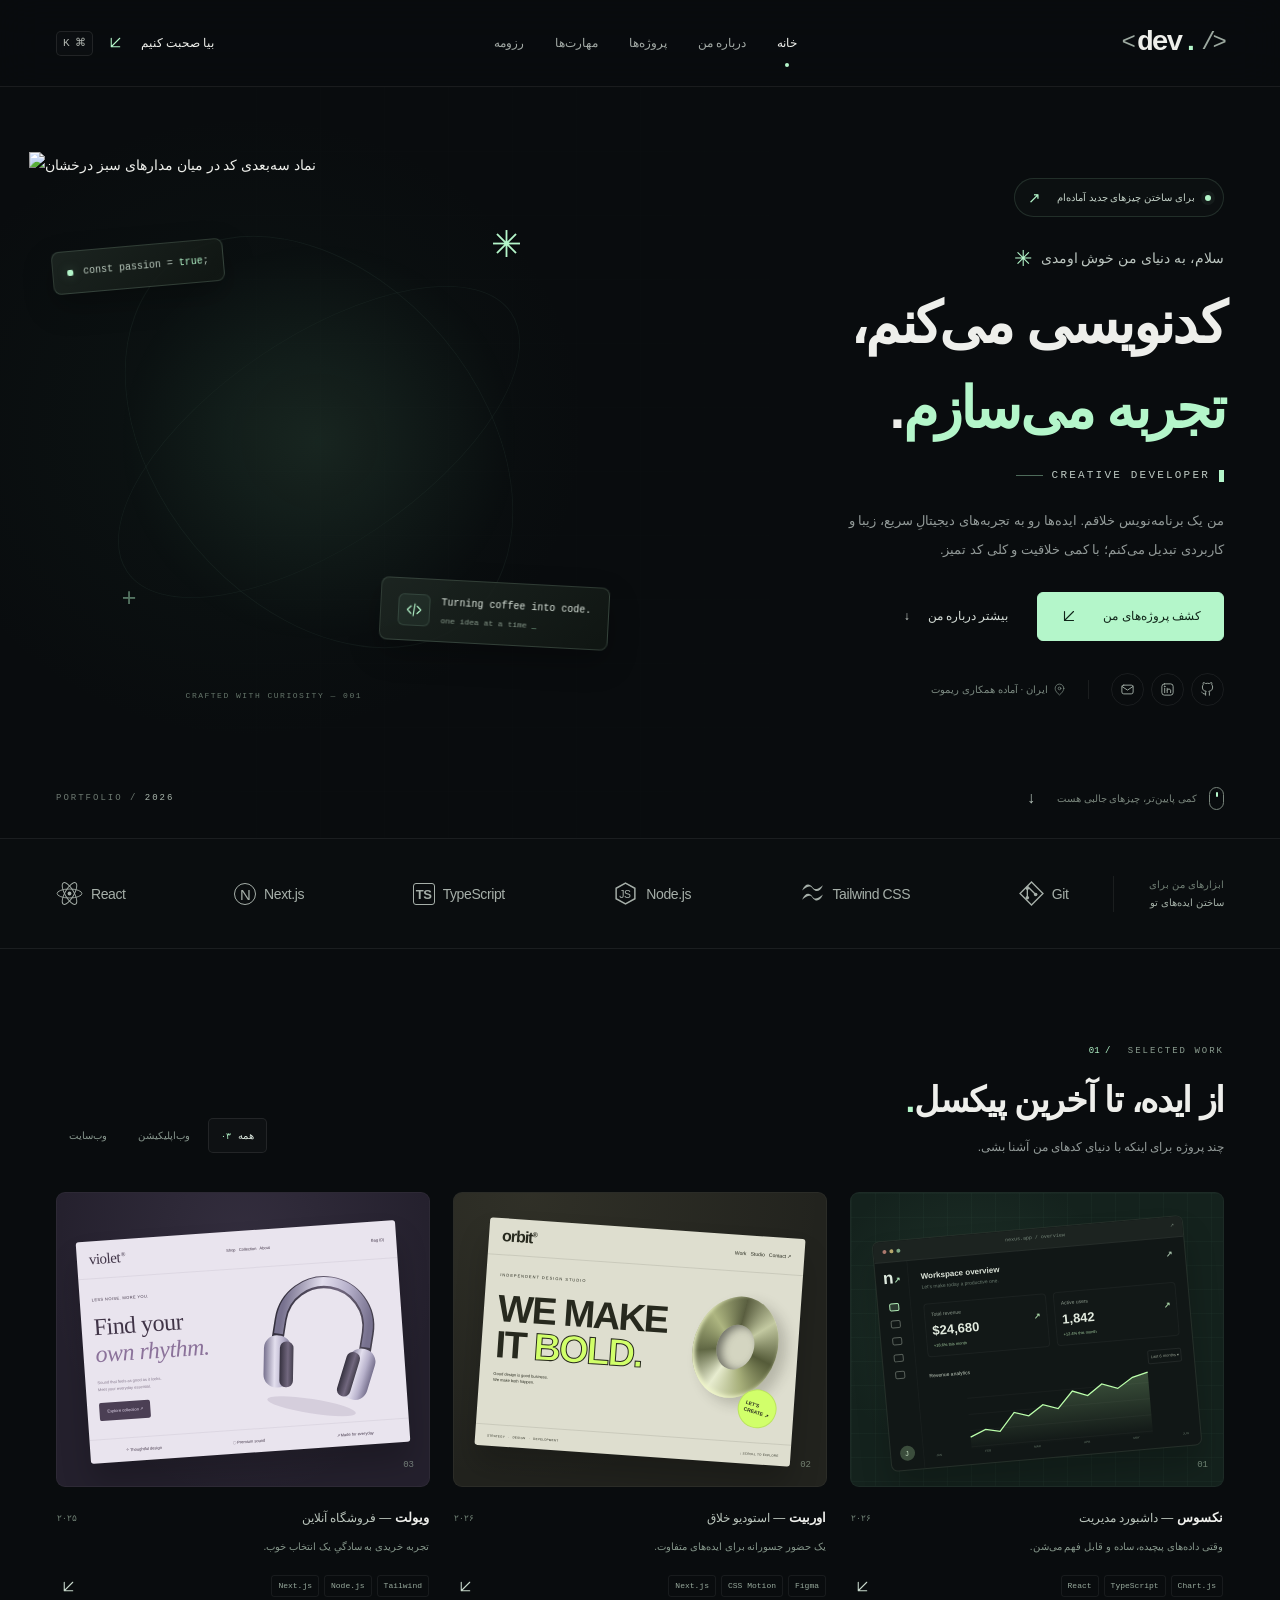
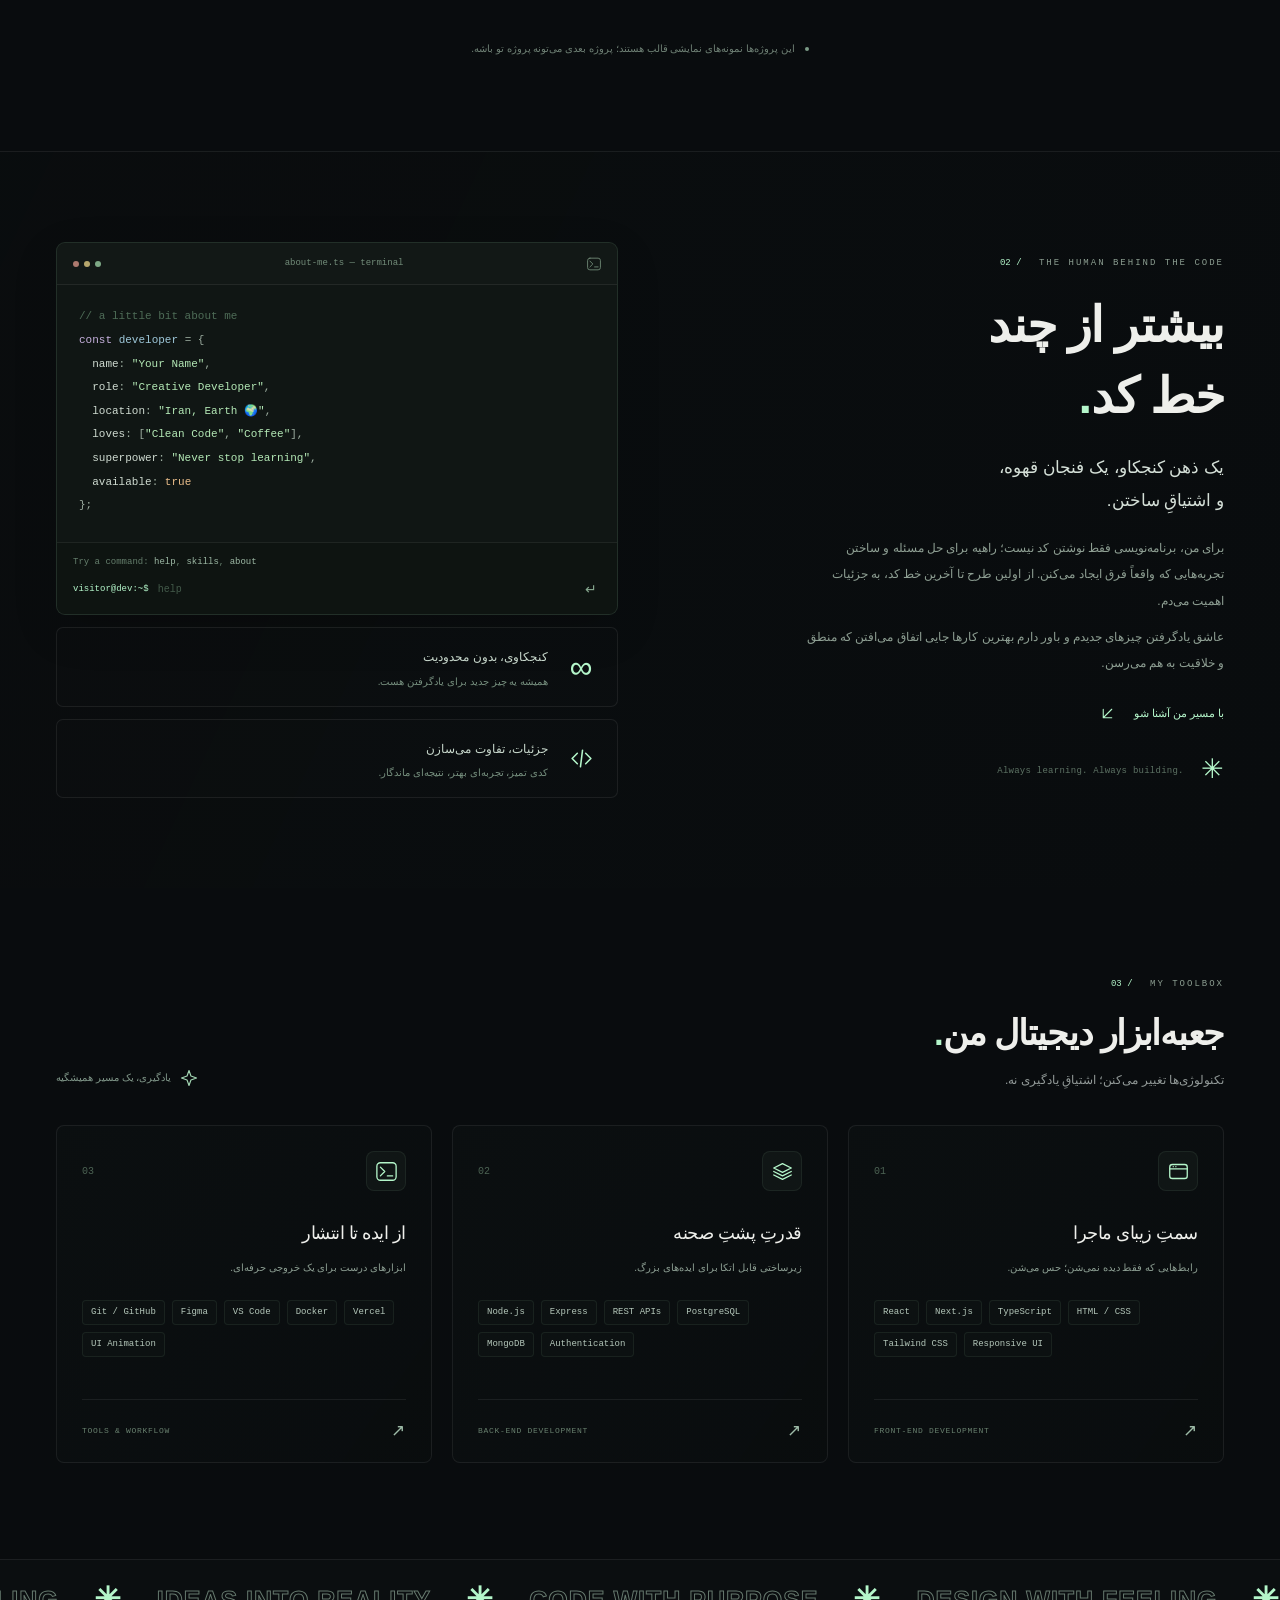
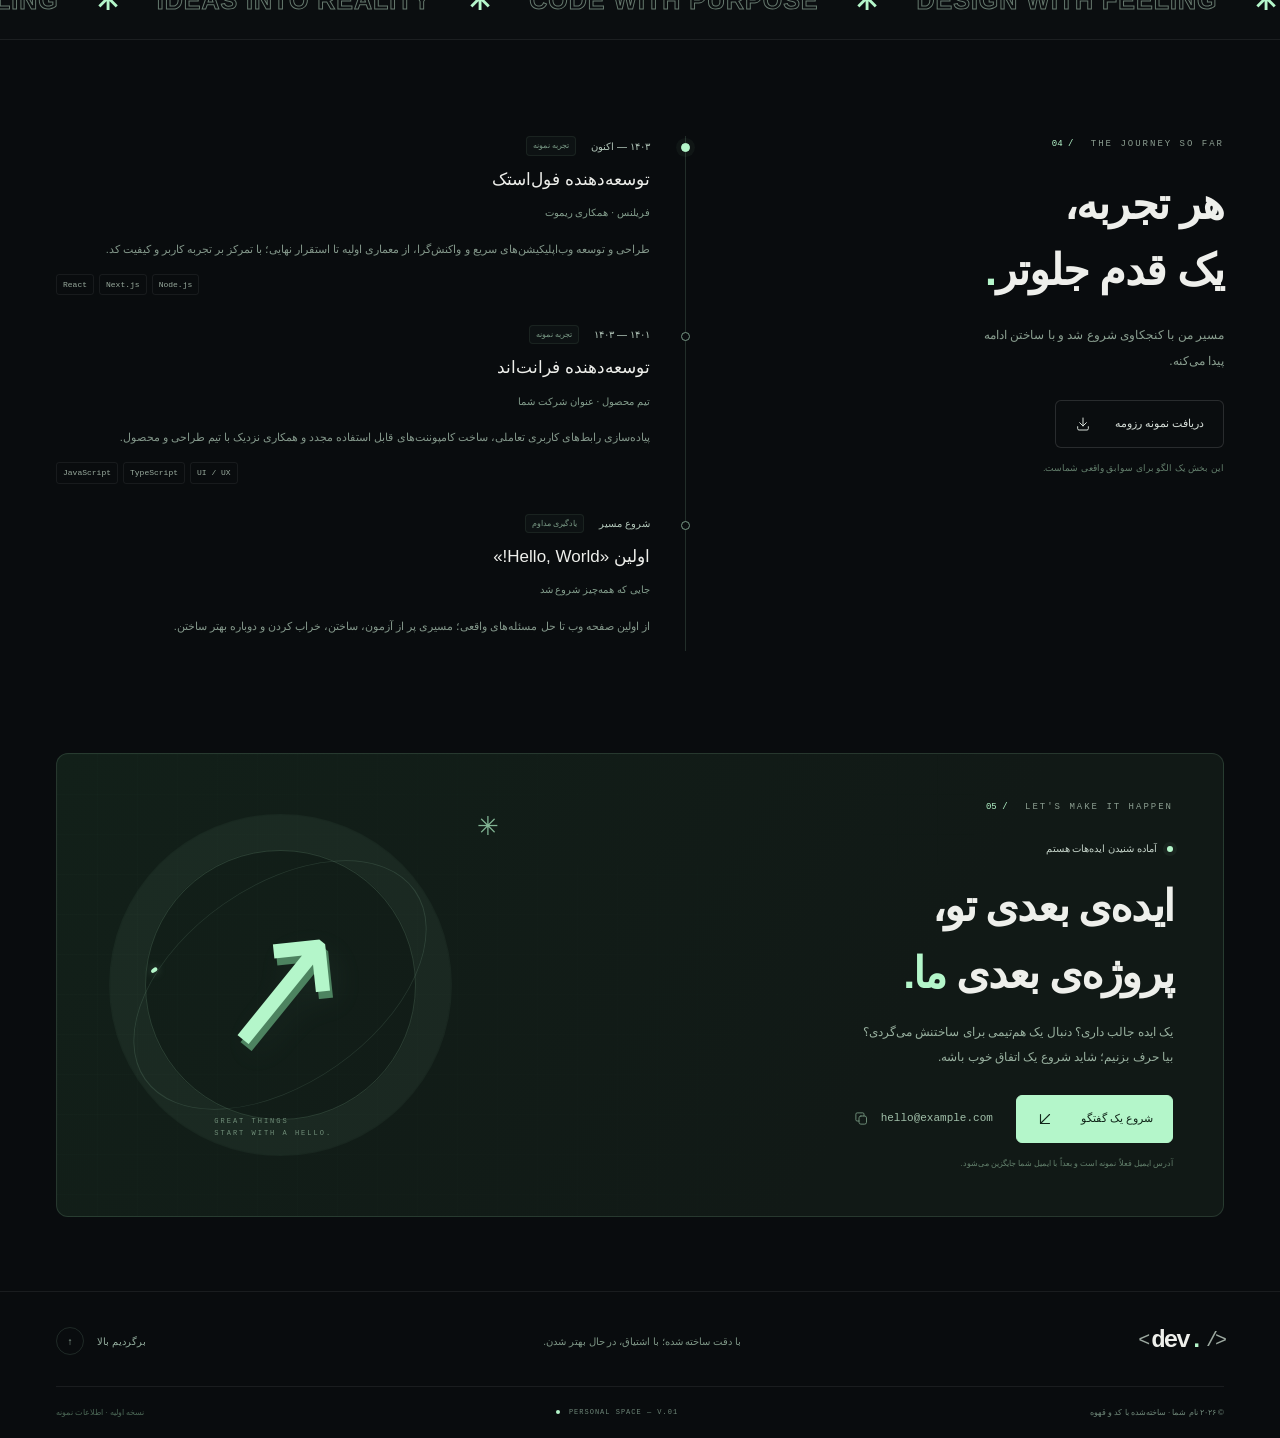
==== index.html @ 76c73bae "Publish Persian personal portfolio for GitHub Pages" ====
<!doctype html>
<html lang="fa" dir="rtl">
<head>
  <meta charset="utf-8">
  <meta name="viewport" content="width=device-width, initial-scale=1">
  <meta name="theme-color" content="#090c0e">
  <meta name="description" content="پورتفولیوی یک توسعه‌دهنده خلاق؛ طراحی و توسعه وب، پروژه‌های منتخب، مهارت‌ها و مسیر حرفه‌ای.">
  <meta property="og:title" content="DEV. — توسعه‌دهنده خلاق">
  <meta property="og:description" content="کدنویسی می‌کنم، تجربه می‌سازم. به دنیای من خوش اومدی.">
  <title>DEV. — توسعه‌دهنده خلاق</title>
  <link rel="icon" href="./assets/dev-mark.svg" type="image/svg+xml">
  <link rel="preload" href="./assets/vazirmatn.woff2" as="font" type="font/woff2" crossorigin>
  <link rel="stylesheet" href="./styles.css">
  <script src="./profile.js" defer></script>
  <script src="./app.js" defer></script>
</head>
<body>
  <a class="skip-link" href="#main">رفتن به محتوای اصلی</a>
  <div class="scroll-progress" aria-hidden="true"></div>
  <svg class="icon-library" xmlns="http://www.w3.org/2000/svg" aria-hidden="true">
    <symbol id="i-arrow" viewBox="0 0 24 24"><path d="M18 6 6 18M6 6v12h12"/></symbol>
    <symbol id="i-arrow-up" viewBox="0 0 24 24"><path d="m7 17 10-10M7 7h10v10"/></symbol>
    <symbol id="i-code" viewBox="0 0 24 24"><path d="m8 7-5 5 5 5m8-10 5 5-5 5m-3-13-2 16"/></symbol>
    <symbol id="i-github" viewBox="0 0 24 24"><path d="M9 19c-4.5 1.4-4.5-2.3-6-2.8m12 5v-3.8a3.3 3.3 0 0 0-.9-2.6c3-.3 6.1-1.5 6.1-6.8a5.3 5.3 0 0 0-1.4-3.7A5 5 0 0 0 18.7 1S17.6.7 15 2.4a13 13 0 0 0-6 0C6.4.7 5.3 1 5.3 1a5 5 0 0 0-.1 3.3 5.3 5.3 0 0 0-1.4 3.7c0 5.3 3.1 6.5 6.1 6.8a3.3 3.3 0 0 0-.9 2.6v3.8"/></symbol>
    <symbol id="i-linkedin" viewBox="0 0 24 24"><rect x="3" y="3" width="18" height="18" rx="4"/><path d="M7.5 10v7m4-7v7m0-4a3 3 0 0 1 5.5 0v4"/><circle cx="7.5" cy="7" r=".6"/></symbol>
    <symbol id="i-mail" viewBox="0 0 24 24"><rect x="3" y="5" width="18" height="14" rx="3"/><path d="m3 7 9 6 9-6"/></symbol>
    <symbol id="i-copy" viewBox="0 0 24 24"><rect x="8" y="8" width="12" height="13" rx="3"/><path d="M16 8V5a2 2 0 0 0-2-2H5a2 2 0 0 0-2 2v9a2 2 0 0 0 2 2h3"/></symbol>
    <symbol id="i-download" viewBox="0 0 24 24"><path d="M12 3v12m-5-5 5 5 5-5M4 16v3a2 2 0 0 0 2 2h12a2 2 0 0 0 2-2v-3"/></symbol>
    <symbol id="i-spark" viewBox="0 0 24 24"><path d="m12 2 2.6 7.4L22 12l-7.4 2.6L12 22l-2.6-7.4L2 12l7.4-2.6Z"/></symbol>
    <symbol id="i-pin" viewBox="0 0 24 24"><path d="M20 10c0 6-8 12-8 12S4 16 4 10a8 8 0 1 1 16 0Z"/><circle cx="12" cy="10" r="2.5"/></symbol>
    <symbol id="i-check" viewBox="0 0 24 24"><path d="m5 12 4 4L19 6"/></symbol>
    <symbol id="i-window" viewBox="0 0 24 24"><rect x="2" y="4" width="20" height="16" rx="3"/><path d="M2 9h20M6 6.5h.01M9 6.5h.01"/></symbol>
    <symbol id="i-layers" viewBox="0 0 24 24"><path d="m12 3 10 5-10 5L2 8Zm-10 9 10 5 10-5M2 16l10 5 10-5"/></symbol>
    <symbol id="i-terminal" viewBox="0 0 24 24"><path d="m5 7 5 5-5 5m8 0h6"/><rect x="1" y="2" width="22" height="20" rx="4"/></symbol>
    <symbol id="i-close" viewBox="0 0 24 24"><path d="m6 6 12 12M6 18 18 6"/></symbol>
  </svg>

  <header class="site-header">
    <div class="container header-inner">
      <a class="brand" href="#home" aria-label="DEV، بازگشت به خانه" dir="ltr"><span class="brand-bracket">&lt;</span>dev<span class="brand-dot">.</span><span class="brand-bracket">/&gt;</span></a>
      <nav class="desktop-nav" aria-label="منوی اصلی">
        <a class="nav-link active" href="#home">خانه</a>
        <a class="nav-link" href="#about">درباره من</a>
        <a class="nav-link" href="#projects">پروژه‌ها</a>
        <a class="nav-link" href="#skills">مهارت‌ها</a>
        <a class="nav-link" href="#experience">رزومه</a>
      </nav>
      <div class="header-actions">
        <a class="header-contact" href="#contact">بیا صحبت کنیم <svg class="icon"><use href="#i-arrow"/></svg></a>
        <button class="command-button" type="button" aria-label="باز کردن منوی دسترسی سریع" title="دسترسی سریع (Ctrl+K)"><span>⌘</span><span>K</span></button>
        <button class="menu-toggle" type="button" aria-label="باز کردن منو" aria-expanded="false" aria-controls="mobile-menu"><span></span><span></span></button>
      </div>
    </div>
    <nav class="mobile-nav" id="mobile-menu" aria-label="منوی موبایل" hidden>
      <a href="#home">خانه</a><a href="#about">درباره من</a><a href="#projects">پروژه‌ها</a><a href="#skills">مهارت‌ها</a><a href="#experience">رزومه</a><a href="#contact">ارتباط با من</a>
    </nav>
  </header>

  <main id="main">
    <section class="hero section" id="home" aria-labelledby="hero-title">
      <div class="hero-grid" aria-hidden="true"></div>
      <div class="container hero-layout">
        <div class="hero-copy">
          <div class="availability entrance"><span class="status-dot"></span> برای ساختن چیزهای جدید آماده‌ام <span class="availability-arrow">↗</span></div>
          <p class="hero-greeting entrance">سلام، به دنیای من خوش اومدی <span class="wave">✳</span></p>
          <h1 id="hero-title" class="entrance">کدنویسی می‌کنم،<br><span class="hero-highlight">تجربه می‌سازم<span class="mint-dot">.</span></span></h1>
          <div class="hero-role entrance" dir="ltr"><span class="role-line"></span><span id="changing-role">CREATIVE DEVELOPER</span><span class="type-caret"></span></div>
          <p class="hero-description entrance">من یک برنامه‌نویس خلاقم. ایده‌ها رو به تجربه‌های دیجیتالِ سریع، زیبا و کاربردی تبدیل می‌کنم؛ با کمی خلاقیت و کلی کد تمیز.</p>
          <div class="hero-buttons entrance">
            <a class="button button-primary magnetic" href="#projects">کشف پروژه‌های من <svg class="icon"><use href="#i-arrow"/></svg></a>
            <a class="button button-secondary" href="#about">بیشتر درباره من <span>↓</span></a>
          </div>
          <div class="hero-bottom entrance">
            <div class="social-links">
              <button class="social-button" type="button" data-social="github" aria-label="گیت‌هاب"><svg class="icon"><use href="#i-github"/></svg></button>
              <button class="social-button" type="button" data-social="linkedin" aria-label="لینکدین"><svg class="icon"><use href="#i-linkedin"/></svg></button>
              <a class="social-button" href="#contact" aria-label="ایمیل و ارتباط"><svg class="icon"><use href="#i-mail"/></svg></a>
            </div>
            <span class="hero-location"><svg class="icon"><use href="#i-pin"/></svg><span data-profile="location">ایران · آماده همکاری ریموت</span></span>
          </div>
        </div>
        <div class="hero-art entrance" aria-label="تصویر انتزاعی سه‌بعدی کدنویسی">
          <div class="art-parallax">
            <div class="orbit-halo"></div>
            <div class="orbital-ring ring-one"></div>
            <div class="orbital-ring ring-two"></div>
            <img class="orbit-image" src="./assets/code-orbit.svg" width="600" height="600" alt="نماد سه‌بعدی کد در میان مدارهای سبز درخشان" fetchpriority="high">
            <div class="floating-note note-top" dir="ltr"><span class="note-dot"></span><code>const passion = <b>true</b>;</code></div>
            <div class="floating-note note-bottom" dir="ltr">
              <span class="note-icon"><svg class="icon"><use href="#i-code"/></svg></span>
              <div><strong>Turning coffee into code.</strong><span>one idea at a time <span class="tiny-cursor">_</span></span></div>
            </div>
            <div class="floating-star star-one" aria-hidden="true">✳</div>
            <div class="floating-star star-two" aria-hidden="true">+</div>
            <span class="art-coordinate" dir="ltr">CRAFTED WITH CURIOSITY — 001</span>
          </div>
        </div>
      </div>
      <div class="container hero-footnote">
        <a class="scroll-hint" href="#projects"><span class="mouse-icon"><span></span></span>کمی پایین‌تر، چیزهای جالبی هست <span>↓</span></a>
        <span class="hero-edition" dir="ltr">PORTFOLIO / <span>2026</span></span>
      </div>
    </section>

    <div class="tech-strip" aria-label="تکنولوژی‌های مورد علاقه">
      <div class="container tech-strip-inner">
        <span class="tech-caption">ابزارهای من برای<br><strong>ساختن ایده‌های تو</strong></span>
        <div class="tech-list" dir="ltr">
          <span><svg class="tech-logo react-logo" viewBox="-12 -11 24 22" aria-hidden="true"><g fill="none" stroke="currentColor" stroke-width=".8"><ellipse rx="11" ry="4"/><ellipse rx="11" ry="4" transform="rotate(60)"/><ellipse rx="11" ry="4" transform="rotate(120)"/></g><circle r="1.7" fill="currentColor"/></svg>React</span>
          <span><span class="next-logo">N</span>Next.js</span>
          <span><span class="ts-logo">TS</span>TypeScript</span>
          <span><svg class="tech-logo" viewBox="0 0 24 24" aria-hidden="true"><path d="m12 2 9 5v10l-9 5-9-5V7Z" fill="none" stroke="currentColor" stroke-width="1.4"/><text x="6" y="16" font-size="10" fill="currentColor" font-family="Arial">JS</text></svg>Node.js</span>
          <span><svg class="tech-logo" viewBox="0 0 24 24" aria-hidden="true"><path d="M2 9c3-7 7-7 10-3 2 3 5 2 10-2-3 7-7 7-10 3C10 4 7 5 2 9Zm0 9c3-7 7-7 10-3 2 3 5 2 10-2-3 7-7 7-10 3-2-3-5-2-10 2Z" fill="currentColor"/></svg>Tailwind CSS</span>
          <span><svg class="tech-logo" viewBox="0 0 24 24" aria-hidden="true"><path d="m12 1 11 11-11 11L1 12Z" fill="none" stroke="currentColor" stroke-width="1.3"/><path d="m8 5 8 8M8 5v11" fill="none" stroke="currentColor" stroke-width="1.3"/><circle cx="8" cy="7" r="1.7" fill="currentColor"/><circle cx="8" cy="16" r="1.7" fill="currentColor"/><circle cx="16" cy="13" r="1.7" fill="currentColor"/></svg>Git</span>
        </div>
      </div>
    </div>

    <section class="section projects-section" id="projects" aria-labelledby="projects-title">
      <div class="container">
        <div class="section-heading reveal">
          <div><span class="eyebrow" dir="ltr"><span>01 /</span> SELECTED WORK</span><h2 id="projects-title">از ایده، تا آخرین پیکسل<span class="text-mint">.</span></h2><p>چند پروژه برای اینکه با دنیای کدهای من آشنا بشی.</p></div>
          <div class="project-filters" role="group" aria-label="فیلتر پروژه‌ها"><button class="filter-button active" type="button" data-filter="all" aria-pressed="true">همه <span>۰۳</span></button><button class="filter-button" type="button" data-filter="app" aria-pressed="false">وب‌اپلیکیشن</button><button class="filter-button" type="button" data-filter="website" aria-pressed="false">وب‌سایت</button></div>
        </div>
        <div class="projects-grid">
          <article class="project-card reveal" data-category="app" data-project="nexus">
            <button class="project-preview preview-nexus" type="button" data-open-project="nexus" aria-label="جزئیات پروژه نکسوس">
              <span class="preview-grid"></span>
              <span class="mock-browser nexus-browser" dir="ltr">
                <span class="browser-top"><span class="browser-dots"><i></i><i></i><i></i></span><span>nexus.app / overview</span><span>↗</span></span>
                <span class="dashboard-layout"><span class="dashboard-sidebar"><b class="nexus-logo">n<span>↗</span></b><i class="sidebar-active"></i><i></i><i></i><i></i><i></i><span class="sidebar-avatar">J</span></span><span class="dashboard-main"><span class="dashboard-greeting">Workspace overview <span>↗</span></span><span class="dashboard-subtitle">Let's make today a productive one.</span><span class="dashboard-stats"><span><small>Total revenue</small><strong>$24,680<span>↗</span></strong><em>+18.6% this month</em></span><span><small>Active users</small><strong>1,842<span>↗</span></strong><em>+12.4% this month</em></span></span><span class="chart-title">Revenue analytics <span>Last 6 months ▾</span></span><svg class="dashboard-chart" viewBox="0 0 280 100" aria-hidden="true"><defs><linearGradient id="chart-fill" x1="0" y1="0" x2="0" y2="1"><stop stop-color="#bbffab" stop-opacity=".25"/><stop offset="1" stop-color="#bbffab" stop-opacity="0"/></linearGradient></defs><path d="M0 20h280M0 45h280M0 70h280M0 95h280" stroke="#ffffff0c" fill="none"/><path d="M0 80 24 70 46 75 70 48 92 55 115 40 138 48 162 23 185 32 208 16 232 25 256 10 280 4v96H0Z" fill="url(#chart-fill)"/><path d="m0 80 24-10 22 5 24-27 22 7 23-15 23 8 24-25 23 9 23-16 24 9 24-15 24-6" stroke="#bbffab" stroke-width="2" fill="none"/></svg><span class="chart-months"><span>JAN</span><span>FEB</span><span>MAR</span><span>APR</span><span>MAY</span><span>JUN</span></span></span></span>
              </span>
              <span class="preview-number">01</span><span class="preview-open"><svg class="icon"><use href="#i-arrow-up"/></svg></span>
            </button>
            <div class="project-info"><div class="project-title-row"><h3>نکسوس <span>— داشبورد مدیریت</span></h3><span class="project-year">۲۰۲۶</span></div><p>وقتی داده‌های پیچیده، ساده و قابل فهم می‌شن.</p><div class="project-meta"><div class="tags" dir="ltr"><span>React</span><span>TypeScript</span><span>Chart.js</span></div><button class="project-detail-link" type="button" data-open-project="nexus" aria-label="بررسی پروژه نکسوس"><svg class="icon"><use href="#i-arrow"/></svg></button></div></div>
          </article>
          <article class="project-card reveal" data-category="website" data-project="orbit">
            <button class="project-preview preview-orbit" type="button" data-open-project="orbit" aria-label="جزئیات پروژه استودیو اوربیت">
              <span class="mock-browser orbit-browser" dir="ltr">
                <span class="orbit-site-nav"><b>orbit<span>®</span></b><span>Work &nbsp; Studio &nbsp; Contact ↗</span></span>
                <span class="orbit-site-content"><small>INDEPENDENT DESIGN STUDIO</small><strong>WE MAKE<br>IT <i>BOLD.</i></strong><span class="orbit-donut"></span><span class="orbit-site-caption">Good design is good business.<br>We make both happen.</span><span class="orbit-sticker">LET'S<br>CREATE ↗</span></span>
                <span class="orbit-site-footer"><span>STRATEGY &nbsp; · &nbsp; DESIGN &nbsp; · &nbsp; DEVELOPMENT</span><span>↓ SCROLL TO EXPLORE</span></span>
              </span>
              <span class="preview-number">02</span><span class="preview-open"><svg class="icon"><use href="#i-arrow-up"/></svg></span>
            </button>
            <div class="project-info"><div class="project-title-row"><h3>اوربیت <span>— استودیو خلاق</span></h3><span class="project-year">۲۰۲۶</span></div><p>یک حضور جسورانه برای ایده‌های متفاوت.</p><div class="project-meta"><div class="tags" dir="ltr"><span>Next.js</span><span>CSS Motion</span><span>Figma</span></div><button class="project-detail-link" type="button" data-open-project="orbit" aria-label="بررسی پروژه اوربیت"><svg class="icon"><use href="#i-arrow"/></svg></button></div></div>
          </article>
          <article class="project-card reveal" data-category="app" data-project="violet">
            <button class="project-preview preview-violet" type="button" data-open-project="violet" aria-label="جزئیات پروژه فروشگاه ویولت">
              <span class="mock-browser violet-browser" dir="ltr">
                <span class="violet-site-nav"><b>violet<span>®</span></b><span>Shop &nbsp; Collection &nbsp; About</span><span>Bag (0)</span></span>
                <span class="violet-site-content"><span class="violet-copy"><small>LESS NOISE. MORE YOU.</small><strong>Find your<br><i>own rhythm.</i></strong><span>Sound that feels as good as it looks.<br>Meet your everyday essential.</span><span class="violet-shop-button">Explore collection ↗</span></span><svg class="headphones" viewBox="0 0 160 190" aria-hidden="true"><defs><linearGradient id="headset" x1="0" x2="1"><stop stop-color="#77718e"/><stop offset=".4" stop-color="#e3dfee"/><stop offset=".7" stop-color="#b7b1cb"/><stop offset="1" stop-color="#77718e"/></linearGradient><linearGradient id="headset-dark"><stop stop-color="#35313f"/><stop offset=".6" stop-color="#71677e"/><stop offset="1" stop-color="#45404e"/></linearGradient></defs><ellipse cx="80" cy="174" rx="56" ry="9" fill="#4f3962" opacity=".13"/><path d="M25 112V73a55 55 0 0 1 110 0v39" fill="none" stroke="url(#headset-dark)" stroke-width="15"/><path d="M25 91V72a55 55 0 0 1 110 0v19" fill="none" stroke="url(#headset)" stroke-width="11"/><rect x="12" y="93" width="34" height="65" rx="16" fill="url(#headset)" transform="rotate(-8 29 125)"/><rect x="32" y="99" width="17" height="57" rx="8" fill="url(#headset-dark)" transform="rotate(-8 40 125)"/><rect x="114" y="93" width="34" height="65" rx="16" fill="url(#headset)" transform="rotate(8 131 125)"/><rect x="111" y="99" width="17" height="57" rx="8" fill="url(#headset-dark)" transform="rotate(8 120 125)"/></svg></span>
                <span class="violet-site-footer"><span>✧ Thoughtful design</span><span>◌ Premium sound</span><span>↗ Made for everyday</span></span>
              </span>
              <span class="preview-number">03</span><span class="preview-open"><svg class="icon"><use href="#i-arrow-up"/></svg></span>
            </button>
            <div class="project-info"><div class="project-title-row"><h3>ویولت <span>— فروشگاه آنلاین</span></h3><span class="project-year">۲۰۲۵</span></div><p>تجربه خریدی به سادگیِ یک انتخاب خوب.</p><div class="project-meta"><div class="tags" dir="ltr"><span>Next.js</span><span>Node.js</span><span>Tailwind</span></div><button class="project-detail-link" type="button" data-open-project="violet" aria-label="بررسی پروژه ویولت"><svg class="icon"><use href="#i-arrow"/></svg></button></div></div>
          </article>
        </div>
        <p class="sample-note reveal"><span class="status-dot"></span> این پروژه‌ها نمونه‌های نمایشی قالب هستند؛ پروژه بعدی می‌تونه پروژه تو باشه.</p>
      </div>
    </section>

    <section class="section about-section" id="about" aria-labelledby="about-title">
      <div class="container">
        <div class="about-layout">
          <div class="about-copy reveal"><span class="eyebrow" dir="ltr"><span>02 /</span> THE HUMAN BEHIND THE CODE</span><h2 id="about-title">بیشتر از چند<br>خط کد<span class="text-mint">.</span></h2><p class="about-lead">یک ذهن کنجکاو، یک فنجان قهوه،<br>و اشتیاقِ ساختن.</p><p>برای من، برنامه‌نویسی فقط نوشتن کد نیست؛ راهیه برای حل مسئله و ساختن تجربه‌هایی که واقعاً فرق ایجاد می‌کنن. از اولین طرح تا آخرین خط کد، به جزئیات اهمیت می‌دم.</p><p>عاشق یادگرفتن چیزهای جدیدم و باور دارم بهترین کارها جایی اتفاق می‌افتن که منطق و خلاقیت به هم می‌رسن.</p><a class="text-link" href="#experience">با مسیر من آشنا شو <svg class="icon"><use href="#i-arrow"/></svg></a><div class="about-signature" dir="ltr">Always learning. Always building.<span>✳</span></div></div>
          <div class="about-bento">
            <div class="terminal-card reveal">
              <div class="terminal-toolbar"><span class="browser-dots"><i></i><i></i><i></i></span><span dir="ltr">about-me.ts — terminal</span><svg class="icon"><use href="#i-terminal"/></svg></div>
              <div class="terminal-code" dir="ltr"><span class="code-comment">// a little bit about me</span><br><span class="code-purple">const</span> <span class="code-blue">developer</span> = {<br>&nbsp; <span class="code-white">name</span>: <span class="code-mint" data-profile="codeName">"Your Name"</span>,<br>&nbsp; <span class="code-white">role</span>: <span class="code-mint">"Creative Developer"</span>,<br>&nbsp; <span class="code-white">location</span>: <span class="code-mint">"Iran, Earth 🌍"</span>,<br>&nbsp; <span class="code-white">loves</span>: [<span class="code-mint">"Clean Code"</span>, <span class="code-mint">"Coffee"</span>],<br>&nbsp; <span class="code-white">superpower</span>: <span class="code-mint">"Never stop learning"</span>,<br>&nbsp; <span class="code-white">available</span>: <span class="code-orange">true</span><br>};</div>
              <div class="terminal-interactive" dir="ltr"><div class="terminal-output" id="terminal-output" aria-live="polite"><span>Try a command: <b>help</b>, <b>skills</b>, <b>about</b></span></div><form id="terminal-form" autocomplete="off"><label for="terminal-input"><span class="terminal-prompt">visitor@dev:~$</span></label><input id="terminal-input" name="command" aria-label="دستور ترمینال؛ برای راهنما help بنویسید" spellcheck="false" placeholder="help" maxlength="80"><button type="submit" aria-label="اجرای دستور">↵</button></form></div>
            </div>
            <div class="value-card reveal"><span class="value-icon">∞</span><div><strong>کنجکاوی، بدون محدودیت</strong><p>همیشه یه چیز جدید برای یادگرفتن هست.</p></div></div>
            <div class="value-card reveal"><span class="value-icon"><svg class="icon"><use href="#i-code"/></svg></span><div><strong>جزئیات، تفاوت می‌سازن</strong><p>کدی تمیز، تجربه‌ای بهتر، نتیجه‌ای ماندگار.</p></div></div>
          </div>
        </div>
      </div>
    </section>

    <section class="section skills-section" id="skills" aria-labelledby="skills-title">
      <div class="container">
        <div class="section-heading reveal"><div><span class="eyebrow" dir="ltr"><span>03 /</span> MY TOOLBOX</span><h2 id="skills-title">جعبه‌ابزار دیجیتال من<span class="text-mint">.</span></h2><p>تکنولوژی‌ها تغییر می‌کنن؛ اشتیاقِ یادگیری نه.</p></div><span class="section-side-note"><svg class="icon"><use href="#i-spark"/></svg> یادگیری، یک مسیر همیشگیه</span></div>
        <div class="skills-grid">
          <article class="skill-card reveal"><div class="skill-card-top"><span class="skill-icon"><svg class="icon"><use href="#i-window"/></svg></span><span class="skill-number">01</span></div><h3>سمتِ زیبای ماجرا</h3><p>رابط‌هایی که فقط دیده نمی‌شن؛ حس می‌شن.</p><div class="skill-tags" dir="ltr"><span>React</span><span>Next.js</span><span>TypeScript</span><span>HTML / CSS</span><span>Tailwind CSS</span><span>Responsive UI</span></div><div class="skill-card-bottom"><span>FRONT-END DEVELOPMENT</span><span>↗</span></div></article>
          <article class="skill-card reveal"><div class="skill-card-top"><span class="skill-icon"><svg class="icon"><use href="#i-layers"/></svg></span><span class="skill-number">02</span></div><h3>قدرتِ پشتِ صحنه</h3><p>زیرساختی قابل اتکا برای ایده‌های بزرگ.</p><div class="skill-tags" dir="ltr"><span>Node.js</span><span>Express</span><span>REST APIs</span><span>PostgreSQL</span><span>MongoDB</span><span>Authentication</span></div><div class="skill-card-bottom"><span>BACK-END DEVELOPMENT</span><span>↗</span></div></article>
          <article class="skill-card reveal"><div class="skill-card-top"><span class="skill-icon"><svg class="icon"><use href="#i-terminal"/></svg></span><span class="skill-number">03</span></div><h3>از ایده تا انتشار</h3><p>ابزارهای درست برای یک خروجی حرفه‌ای.</p><div class="skill-tags" dir="ltr"><span>Git / GitHub</span><span>Figma</span><span>VS Code</span><span>Docker</span><span>Vercel</span><span>UI Animation</span></div><div class="skill-card-bottom"><span>TOOLS & WORKFLOW</span><span>↗</span></div></article>
        </div>
      </div>
    </section>

    <div class="statement-strip" aria-hidden="true"><div class="statement-track" dir="ltr"><span>IDEAS INTO REALITY</span><span class="statement-star">✳</span><span>CODE WITH PURPOSE</span><span class="statement-star">✳</span><span>DESIGN WITH FEELING</span><span class="statement-star">✳</span><span>IDEAS INTO REALITY</span><span class="statement-star">✳</span><span>CODE WITH PURPOSE</span><span class="statement-star">✳</span><span>DESIGN WITH FEELING</span><span class="statement-star">✳</span></div></div>

    <section class="section experience-section" id="experience" aria-labelledby="experience-title">
      <div class="container experience-layout">
        <div class="experience-intro reveal"><span class="eyebrow" dir="ltr"><span>04 /</span> THE JOURNEY SO FAR</span><h2 id="experience-title">هر تجربه،<br>یک قدم جلوتر<span class="text-mint">.</span></h2><p>مسیر من با کنجکاوی شروع شد و با ساختن ادامه پیدا می‌کنه.</p><a class="button button-secondary resume-button" href="./assets/resume-template.txt" download="resume-template.txt">دریافت نمونه رزومه <svg class="icon"><use href="#i-download"/></svg></a><span class="resume-note">این بخش یک الگو برای سوابق واقعی شماست.</span></div>
        <div class="timeline">
          <article class="timeline-item reveal"><span class="timeline-dot"></span><div class="timeline-heading"><span class="timeline-date">۱۴۰۳ — اکنون</span><span class="timeline-badge">تجربه نمونه</span></div><h3>توسعه‌دهنده فول‌استک</h3><span class="timeline-company">فریلنس · همکاری ریموت</span><p>طراحی و توسعه وب‌اپلیکیشن‌های سریع و واکنش‌گرا، از معماری اولیه تا استقرار نهایی؛ با تمرکز بر تجربه کاربر و کیفیت کد.</p><div class="tags" dir="ltr"><span>React</span><span>Next.js</span><span>Node.js</span></div></article>
          <article class="timeline-item reveal"><span class="timeline-dot"></span><div class="timeline-heading"><span class="timeline-date">۱۴۰۱ — ۱۴۰۳</span><span class="timeline-badge">تجربه نمونه</span></div><h3>توسعه‌دهنده فرانت‌اند</h3><span class="timeline-company">تیم محصول · عنوان شرکت شما</span><p>پیاده‌سازی رابط‌های کاربری تعاملی، ساخت کامپوننت‌های قابل استفاده مجدد و همکاری نزدیک با تیم طراحی و محصول.</p><div class="tags" dir="ltr"><span>JavaScript</span><span>TypeScript</span><span>UI / UX</span></div></article>
          <article class="timeline-item reveal"><span class="timeline-dot"></span><div class="timeline-heading"><span class="timeline-date">شروع مسیر</span><span class="timeline-badge">یادگیری مداوم</span></div><h3>اولین «Hello, World!»</h3><span class="timeline-company">جایی که همه‌چیز شروع شد</span><p>از اولین صفحه وب تا حل مسئله‌های واقعی؛ مسیری پر از آزمون، ساختن، خراب کردن و دوباره بهتر ساختن.</p></article>
        </div>
      </div>
    </section>

    <section class="section contact-section" id="contact" aria-labelledby="contact-title">
      <div class="container">
        <div class="contact-card reveal">
          <div class="contact-grid" aria-hidden="true"></div>
          <span class="contact-spark" aria-hidden="true">✳</span>
          <div class="contact-content"><span class="eyebrow" dir="ltr"><span>05 /</span> LET'S MAKE IT HAPPEN</span><div class="availability contact-availability"><span class="status-dot"></span> آماده شنیدن ایده‌هات هستم</div><h2 id="contact-title">ایده‌ی بعدی تو،<br>پروژه‌ی بعدی <span class="text-mint">ما<span class="contact-underline">.</span></span></h2><p>یک ایده جالب داری؟ دنبال یک هم‌تیمی برای ساختنش می‌گردی؟<br>بیا حرف بزنیم؛ شاید شروع یک اتفاق خوب باشه.</p><div class="contact-actions"><button class="button button-primary magnetic" type="button" id="open-contact">شروع یک گفتگو <svg class="icon"><use href="#i-arrow"/></svg></button><button class="email-copy" type="button" id="copy-email" aria-label="کپی آدرس ایمیل"><span data-profile="email" dir="ltr">hello@example.com</span><svg class="icon"><use href="#i-copy"/></svg></button></div><span class="contact-placeholder-note">آدرس ایمیل فعلاً نمونه است و بعداً با ایمیل شما جایگزین می‌شود.</span></div>
          <div class="contact-art" aria-hidden="true"><span class="contact-art-ring"></span><span class="contact-art-core">↗</span><span class="contact-art-orbit"></span><span class="contact-art-label" dir="ltr">GREAT THINGS<br>START WITH A HELLO.</span></div>
        </div>
      </div>
    </section>
  </main>

  <footer class="site-footer"><div class="container footer-top"><a class="brand" href="#home" dir="ltr" aria-label="بازگشت به بالای صفحه"><span class="brand-bracket">&lt;</span>dev<span class="brand-dot">.</span><span class="brand-bracket">/&gt;</span></a><p>با دقت ساخته شده؛ با اشتیاق، در حال بهتر شدن.</p><a class="back-to-top" href="#home">برگردیم بالا <span>↑</span></a></div><div class="container footer-bottom"><span>© <span id="current-year">۲۰۲۶</span> <span data-profile="name">نام شما</span> · ساخته‌شده با کد و قهوه</span><span class="footer-version" dir="ltr"><span class="status-dot"></span> PERSONAL SPACE — V.01</span><span class="footer-demo">نسخه اولیه · اطلاعات نمونه</span></div></footer>

  <dialog class="project-dialog" id="project-dialog" aria-labelledby="project-dialog-title"><div class="dialog-top"><span class="eyebrow" dir="ltr">PROJECT / OVERVIEW</span><button class="dialog-close" type="button" data-close-dialog aria-label="بستن جزئیات پروژه"><svg class="icon"><use href="#i-close"/></svg></button></div><div id="project-dialog-preview" class="dialog-project-preview" aria-hidden="true"></div><div class="project-dialog-body"><div class="dialog-project-label">پروژه نمایشی پورتفولیو</div><h2 id="project-dialog-title"></h2><p id="project-dialog-description"></p><div id="project-dialog-tags" class="skill-tags" dir="ltr"></div><h3>جزئیات ایده</h3><ul id="project-dialog-features"></ul><div class="dialog-notice">این پروژه، نمونه طراحی داخل قالب است و محصول منتشرشده یا سابقه واقعی محسوب نمی‌شود.</div><a class="button button-primary" href="#contact" id="project-contact">یک پروژه مشابه می‌خوام <svg class="icon"><use href="#i-arrow"/></svg></a></div></dialog>

  <dialog class="command-dialog" id="command-dialog" aria-labelledby="command-title"><div class="dialog-top"><h2 id="command-title">کجا بریم؟</h2><button class="dialog-close" type="button" data-close-dialog aria-label="بستن دسترسی سریع"><svg class="icon"><use href="#i-close"/></svg></button></div><div class="command-links"><a href="#home"><span>خانه</span><span>01 ↗</span></a><a href="#projects"><span>پروژه‌های منتخب</span><span>02 ↗</span></a><a href="#about"><span>کمی درباره من</span><span>03 ↗</span></a><a href="#skills"><span>مهارت‌ها و ابزارها</span><span>04 ↗</span></a><a href="#experience"><span>رزومه و تجربه‌ها</span><span>05 ↗</span></a><a href="#contact"><span>شروع یک گفتگو</span><span>06 ↗</span></a></div><p class="command-hint"><kbd>Esc</kbd> برای بستن <span>با کیبورد هم می‌تونیم سریع‌تر بریم.</span></p></dialog>

  <dialog class="contact-dialog" id="contact-dialog" aria-labelledby="contact-dialog-title"><div class="dialog-top"><span class="eyebrow" dir="ltr">SAY HELLO / START SOMETHING</span><button class="dialog-close" type="button" data-close-dialog aria-label="بستن فرم گفتگو"><svg class="icon"><use href="#i-close"/></svg></button></div><h2 id="contact-dialog-title">از ایده‌ات برام بگو<span class="text-mint">.</span></h2><p class="contact-dialog-intro">این فرم، پیش‌نویس پیام رو در برنامه ایمیل خودت باز می‌کنه؛ پیام خودکار ارسال نمی‌شه.</p><form id="contact-form"><label for="contact-name">اسمت چیه؟<input id="contact-name" name="name" placeholder="نام شما" required maxlength="80" autocomplete="name"></label><label for="contact-email">از چه ایمیلی در ارتباط باشیم؟<input id="contact-email" name="email" type="email" placeholder="you@example.com" required maxlength="150" autocomplete="email" dir="ltr"></label><label for="contact-message">چه چیزی قراره بسازیم؟<textarea id="contact-message" name="message" rows="4" placeholder="کمی درباره پروژه یا ایده‌ات بنویس..." required maxlength="3000"></textarea></label><p class="form-demo-note">حالت نمونه: قبل از ارسال واقعی، ایمیل صاحب سایت باید در profile.js تنظیم شود.</p><button class="button button-primary" type="submit">ساخت پیش‌نویس ایمیل <svg class="icon"><use href="#i-arrow"/></svg></button><p id="contact-feedback" class="contact-feedback" role="status"></p></form></dialog>
  <div class="toast" id="toast" role="status" aria-live="polite"><svg class="icon"><use href="#i-check"/></svg><span></span></div>
</body>
</html>
---- styles.css ----
@font-face{font-family:Vazirmatn;src:url('./assets/vazirmatn.woff2') format('woff2');font-weight:100 900;font-style:normal;font-display:swap}
:root{--bg:#090c0e;--surface:#101416;--surface-raised:#14191b;--mint:#b4f6ca;--mint-dark:#82c89b;--text:#eeeFEB;--muted:#929a98;--line:#ffffff12;--font:Vazirmatn,Tahoma,sans-serif;--mono:Consolas,'Courier New',monospace;--ease:cubic-bezier(.22,1,.36,1)}
*,*::before,*::after{box-sizing:border-box}
html{scroll-behavior:smooth;scroll-padding-top:105px;color-scheme:dark}
body{margin:0;background:var(--bg);color:var(--text);font-family:var(--font);font-size:14px;line-height:1.9;overflow-x:clip;-webkit-font-smoothing:antialiased}
body.dialog-open{overflow:hidden}
button,input,textarea{font:inherit}
button,a{-webkit-tap-highlight-color:transparent}
button{cursor:pointer}
button,a,input,textarea{outline-offset:6px}
:focus-visible{outline:2px solid var(--mint)}
a{color:inherit;text-decoration:none}
button{color:inherit}
button:disabled{cursor:default}
button{border:0}
svg{display:inline-block}
img{max-width:100%;height:auto}
::selection{background:var(--mint);color:#0c1c12}
[hidden]{display:none!important}
.container{width:min(1200px,calc(100% - 112px));margin-inline:auto}
.section{position:relative}
.icon{width:21px;height:21px;fill:none;stroke:currentColor;stroke-width:1.5;stroke-linecap:round;stroke-linejoin:round;flex-shrink:0;vertical-align:middle}
.icon-library{position:absolute;width:0;height:0;overflow:hidden;pointer-events:none}
.text-mint{color:var(--mint)}
.skip-link{position:fixed;top:-100px;right:20px;padding:10px 20px;background:var(--mint);color:var(--bg);border-radius:6px;z-index:200}
.skip-link:focus{top:15px}
.scroll-progress{position:fixed;inset:0 0 auto;height:2px;z-index:101;background:var(--mint);transform:scaleX(0);transform-origin:right;box-shadow:0 0 12px #b4f6ca40}
.site-header{position:sticky;top:0;z-index:50;background:#090c0edb;backdrop-filter:blur(20px);border-bottom:1px solid var(--line)}
.header-inner{height:86px;display:flex;align-items:center;justify-content:space-between;gap:30px}
.brand{font-family:var(--mono);font-size:28px;line-height:1;font-weight:700;letter-spacing:-2px;white-space:nowrap;display:inline-flex;align-items:center;gap:1px}
.brand-bracket{font-weight:400;font-size:24px;color:#9ca9a0;letter-spacing:-3px}
.brand-bracket:first-child{margin-right:3px}
.brand-bracket:last-child{margin-left:3px}
.brand-dot{color:var(--mint)}
.desktop-nav{display:flex;gap:31px;align-items:center;margin-right:45px}
.nav-link{font-size:12px;color:#a3aaa6;position:relative;padding:32px 0;transition:color .2s}
.nav-link:hover,.nav-link.active{color:var(--text)}
.nav-link::after{content:'';width:4px;height:4px;position:absolute;bottom:19px;right:calc(50% - 2px);background:var(--mint);border-radius:100%;transform:scale(0);transition:transform .2s}
.nav-link.active::after{transform:scale(1)}
.header-actions{display:flex;gap:14px;align-items:center}
.header-contact{display:flex;align-items:center;gap:17px;font-size:12px}
.header-contact .icon{width:17px;height:17px;color:var(--mint);transition:transform .25s}
.header-contact:hover .icon{transform:translate(-3px,3px)}
.command-button{background:#ffffff04;display:flex;gap:5px;align-items:center;justify-content:center;border:1px solid #ffffff17;border-radius:5px;color:#b1b6b1;padding:2px 6px;font-size:11px;height:25px;line-height:1;font-family:var(--mono)}
.command-button:hover{border-color:#b4f6ca70;color:var(--mint)}
.menu-toggle{display:none;background:none;width:30px;height:30px;position:relative;padding:5px}
.menu-toggle span{height:1px;width:20px;background:var(--text);display:block;margin:6px 0;transition:transform .2s}
.menu-toggle[aria-expanded=true] span:first-child{transform:translateY(3.5px) rotate(45deg)}
.menu-toggle[aria-expanded=true] span:last-child{transform:translateY(-3.5px) rotate(-45deg)}
.mobile-nav{padding:10px 28px 25px;border-top:1px solid var(--line);background:var(--bg)}
.mobile-nav a{padding:10px 0;display:block;color:#c5cec9}

/* The first screen */
.hero{isolation:isolate;overflow:hidden}
.hero-grid{position:absolute;inset:0;z-index:-1;opacity:.4;background-image:linear-gradient(#b4f6ca05 1px,transparent 1px),linear-gradient(90deg,#b4f6ca05 1px,transparent 1px);background-size:64px 64px;mask-image:linear-gradient(to left,transparent 10%,#000 70%,transparent)}
.hero::before{content:'';position:absolute;left:-100px;top:15px;width:700px;height:650px;background:radial-gradient(ellipse,#2b604619,transparent 68%);pointer-events:none;z-index:-1}
.hero-layout{display:grid;grid-template-columns:1.05fr 1fr;gap:18px;align-items:center;min-height:636px;padding-block:65px 42px}
.hero-copy{position:relative;z-index:2}
.availability{display:inline-flex;align-items:center;gap:10px;padding:5px 12px 5px 7px;border:1px solid #b4f6ca22;border-radius:30px;background:#b4f6ca05;font-size:10px;color:#c2d0c6;line-height:1.8}
.status-dot{display:inline-block;width:6px;height:6px;border-radius:50%;background:var(--mint);box-shadow:0 0 0 4px #b4f6ca0c;flex-shrink:0}
.availability .status-dot{animation:status-pulse 3s ease-in-out infinite}
.availability-arrow{color:var(--mint);padding-inline:6px;font-size:15px}
.hero-greeting{font-size:14px;color:#bbc5bf;margin:28px 0 9px;display:flex;align-items:center;gap:9px}
.wave{color:var(--mint);font-size:22px;line-height:1;display:inline-block;animation:slow-spin 20s linear infinite}
h1{font-size:clamp(42px,4.45vw,65px);font-weight:800;letter-spacing:-2.7px;line-height:1.5;margin:0 0 12px;white-space:nowrap}
.hero-highlight{color:var(--mint)}
.mint-dot{color:var(--text)}
.hero-role{display:flex;justify-content:flex-end;align-items:center;gap:9px;color:#becac3;font-family:var(--mono);font-size:11px;letter-spacing:2.2px;min-height:24px;margin-block:11px 18px}
.role-line{height:1px;width:27px;background:#b4f6ca68}
.type-caret{width:5px;height:12px;background:var(--mint);animation:blink 1s steps(1) infinite}
.hero-description{font-size:13px;line-height:2.25;max-width:420px;color:var(--muted);margin:0 0 28px}
.hero-buttons{display:flex;align-items:center;gap:13px}
.button{display:inline-flex;justify-content:center;align-items:center;gap:25px;border-radius:6px;padding:13px 22px;min-height:48px;font-size:12px;font-weight:500;line-height:1.7;transition:background .25s,border-color .25s,box-shadow .25s,transform .4s var(--ease);border:1px solid transparent;white-space:nowrap}
.button .icon{width:18px;height:18px;transition:transform .25s}
.button:hover .icon{transform:translate(-2px,2px)}
.button-primary{background:var(--mint);color:#102519;border-color:var(--mint)}
.button-primary:hover{background:#caffe0;box-shadow:0 5px 30px #b4f6ca1c}
.button-secondary{border-color:#ffffff20;background:#ffffff02;color:#d6ded8}
.button-secondary:hover{background:#ffffff07;border-color:#b4f6ca50}
.hero-buttons .button-secondary{border-color:transparent;background:none;gap:18px;padding-inline:15px}
.hero-buttons .button-secondary:hover{color:var(--mint)}
.hero-bottom{display:flex;align-items:center;gap:22px;margin-top:32px}
.social-links{display:flex;gap:7px}
.social-button{background:transparent;border:1px solid #ffffff12;border-radius:50%;height:33px;width:33px;display:flex;align-items:center;justify-content:center;color:#a2ada6;transition:border-color .2s,color .2s,transform .2s}
.social-button .icon{width:15px;height:15px}
.social-button:hover{border-color:#b4f6ca60;color:var(--mint);transform:translateY(-3px)}
.hero-location{font-size:10px;display:flex;align-items:center;gap:5px;color:#7b8980;padding-right:22px;border-right:1px solid #ffffff13}
.hero-location .icon{width:13px;height:13px}
.hero-art{direction:ltr;position:relative;align-self:stretch;display:flex;align-items:center;justify-content:center;margin-left:-35px;min-width:0}
.art-parallax{position:relative;width:100%;aspect-ratio:1;max-width:580px;transition:transform .6s var(--ease);transform:translate3d(var(--art-x,0),var(--art-y,0),0)}
.orbit-image{width:100%;height:100%;display:block;position:relative;animation:art-float 7s ease-in-out infinite}
.orbit-halo{position:absolute;inset:15%;border-radius:50%;background:radial-gradient(#97eeb416,transparent 70%);animation:halo-pulse 7s ease-in-out infinite}
.orbital-ring{position:absolute;border:1px solid #b4f6ca0d;border-radius:50%;inset:10%;pointer-events:none}
.ring-one{transform:rotate(-34deg) scaleY(.45)}
.ring-two{transform:rotate(50deg) scaleY(.7)}
.floating-note{position:absolute;background:linear-gradient(140deg,#1c2521f2,#101613f7);border:1px solid #d0ffda27;box-shadow:0 12px 30px #0004;border-radius:8px;display:flex;align-items:center;backdrop-filter:blur(12px);z-index:3}
.note-top{left:4%;top:16%;gap:10px;padding:11px 14px;transform:rotate(-5deg);animation:note-float 6s ease-in-out infinite}
.note-top code{font-family:var(--mono);font-size:10px;color:#b9c9bd}
.note-top code b{font-weight:400;color:var(--mint)}
.note-dot{height:6px;width:6px;background:var(--mint);border-radius:2px;box-shadow:0 0 12px #b4f6ca40}
.note-bottom{right:0;bottom:15%;gap:11px;padding:13px 17px;transform:rotate(3deg);animation:note-float 6s ease-in-out infinite reverse}
.note-icon{width:32px;height:32px;display:grid;place-items:center;background:#b4f6ca0d;color:var(--mint);border:1px solid #b4f6ca20;border-radius:6px}
.note-icon .icon{width:18px;height:18px}
.note-bottom strong{font-family:var(--mono);font-size:10px;font-weight:400;display:block;color:#dce6dd}
.note-bottom div>span{display:block;font-family:var(--mono);font-size:8px;color:#899b8d;margin-top:1px}
.tiny-cursor{color:var(--mint);animation:blink 1s steps(1) infinite}
.floating-star{position:absolute;color:var(--mint)}
.star-one{top:10%;right:15%;font-size:37px;font-weight:300;animation:slow-spin 25s linear infinite}
.star-two{bottom:19%;left:16%;font-size:25px;font-weight:200;color:#b4f6ca70}
.art-coordinate{position:absolute;bottom:5%;left:27%;color:#65756a;font-family:var(--mono);font-size:8px;letter-spacing:1.5px}
.hero-footnote{display:flex;justify-content:space-between;align-items:center;padding-block:9px 25px}
.scroll-hint{display:flex;align-items:center;gap:12px;color:#78847b;font-size:10px}
.scroll-hint>span:last-child{font-size:16px;color:#b7c5bb;margin-right:10px}
.mouse-icon{display:inline-flex;width:15px;height:23px;border:1px solid #78847b;border-radius:10px;justify-content:center;padding-top:4px}
.mouse-icon>span{width:2px;height:5px;border-radius:2px;background:var(--mint);animation:mouse-scroll 2s ease-in-out infinite}
.hero-edition{font-family:var(--mono);font-size:9px;letter-spacing:2px;color:#6d7971}
.hero-edition span{color:#aab7ad}
.entrance{animation:entrance .9s var(--ease) both}
.hero-copy>.entrance:nth-child(2){animation-delay:.08s}
.hero-copy>.entrance:nth-child(3){animation-delay:.16s}
.hero-copy>.entrance:nth-child(4){animation-delay:.24s}
.hero-copy>.entrance:nth-child(5){animation-delay:.32s}
.hero-copy>.entrance:nth-child(6){animation-delay:.4s}
.hero-copy>.entrance:nth-child(7){animation-delay:.48s}
.hero-art.entrance{animation-delay:.2s;animation-duration:1.4s}
.tech-strip{border-block:1px solid var(--line);background:#ffffff01}
.tech-strip-inner{display:flex;align-items:center;gap:45px;min-height:109px}
.tech-caption{font-size:10px;color:#707e74;line-height:1.8;flex-shrink:0;border-left:1px solid var(--line);padding-left:35px}
.tech-caption strong{font-weight:400;color:#a6b2a9}
.tech-list{display:flex;justify-content:space-between;align-items:center;gap:25px;flex:1;color:#a6afa9}
.tech-list>span{display:flex;gap:8px;align-items:center;font-size:14px;letter-spacing:-.4px;font-weight:500;white-space:nowrap;transition:color .25s}
.tech-list>span:hover{color:var(--mint)}
.tech-logo{width:25px;height:25px}
.react-logo{width:27px}
.next-logo{height:22px;width:22px;border:1px solid #a6afa9;border-radius:50%;font-family:Arial,sans-serif;text-align:center;line-height:21px;font-size:15px}
.ts-logo{font-family:Arial,sans-serif;font-weight:700;font-size:13px;border:1px solid #a6afa9;border-radius:3px;width:22px;height:22px;line-height:22px;text-align:center}

/* Work, built entirely in the browser */
.projects-section{padding-block:94px 93px}
.eyebrow{font-family:var(--mono);font-size:9px;letter-spacing:2px;display:block;color:#8b9d90;text-align:right;line-height:1.8}
.eyebrow>span{color:var(--mint);margin-right:10px;letter-spacing:0}
.section-heading{display:flex;justify-content:space-between;align-items:flex-end;gap:20px;margin-bottom:34px}
h2{font-size:35px;letter-spacing:-1.3px;font-weight:700;line-height:1.6;margin:12px 0 8px}
.section-heading p{font-size:12px;color:var(--muted);margin:7px 0 0}
.project-filters{display:flex;gap:5px;align-items:center;padding-bottom:5px}
.filter-button{padding:7px 12px;background:transparent;border:1px solid transparent;border-radius:5px;font-size:10px;color:#87968d;transition:color .2s,background .2s,border-color .2s;white-space:nowrap}
.filter-button.active{color:#dce8df;background:#ffffff06;border-color:#ffffff15}
.filter-button:hover{color:var(--mint)}
.filter-button span{color:var(--mint);font-size:9px;margin-right:4px}
.projects-grid{display:grid;grid-template-columns:repeat(3,minmax(0,1fr));gap:23px}
.project-card{min-width:0}
.project-preview{display:block;width:100%;aspect-ratio:1.27;position:relative;overflow:hidden;border:1px solid #ffffff0a;border-radius:9px;padding:0;text-align:initial;transition:border-color .3s}
.project-preview:hover{border-color:#b4f6ca40}
.preview-nexus{background:#14221d}
.preview-nexus::before{content:'';position:absolute;width:300px;height:300px;left:-30px;top:-30px;background:radial-gradient(#57836928,transparent 70%)}
.preview-grid{position:absolute;inset:0;background-image:linear-gradient(#b4f6ca07 1px,transparent 1px),linear-gradient(90deg,#b4f6ca07 1px,transparent 1px);background-size:24px 24px}
.mock-browser{position:absolute;display:block;pointer-events:none;transition:transform .7s var(--ease);box-shadow:0 20px 30px #0003;overflow:hidden}
.project-preview:hover .mock-browser{transform:translateY(-5px) rotate(0) scale(1.025)}
.nexus-browser{width:84%;height:79%;top:12%;left:8%;background:#111716;border:1px solid #748c7335;border-radius:7px;transform:rotate(-5deg)}
.browser-top{height:21px;background:#1c2320;border-bottom:1px solid #ffffff0b;display:flex;align-items:center;justify-content:space-between;padding-inline:9px;font-family:var(--mono);font-size:5px;color:#77877b}
.browser-dots{display:flex;gap:3px;align-items:center}
.browser-dots i{width:4px;height:4px;border-radius:50%;background:#7c8b81}
.browser-dots i:first-child{background:#ac796e}.browser-dots i:nth-child(2){background:#b6a66c}.browser-dots i:nth-child(3){background:#7da885}
.dashboard-layout{display:flex;height:calc(100% - 21px)}
.dashboard-sidebar{width:33px;display:flex;flex-direction:column;align-items:center;border-right:1px solid #ffffff08;padding-top:7px;gap:9px}
.nexus-logo{font-family:Arial,sans-serif;font-size:17px;line-height:1;font-weight:700;color:#deeadf;margin-bottom:8px}
.nexus-logo span{font-size:8px;color:#b2e9bc}
.dashboard-sidebar>i{width:10px;height:8px;border:1px solid #58605a;border-radius:2px;position:relative}
.dashboard-sidebar>i.sidebar-active{border-color:#b2edb7;background:#b2edb72a}
.sidebar-avatar{margin-top:auto;margin-bottom:9px;width:15px;height:15px;background:#3b4d3c;color:#c6dfc2;border-radius:50%;font-size:7px;text-align:center;line-height:15px}
.dashboard-main{padding:11px 12px;width:calc(100% - 33px);display:block}
.dashboard-greeting{display:flex;justify-content:space-between;font-family:Arial,sans-serif;font-size:8px;font-weight:600;line-height:1.5;color:#dde5da}
.dashboard-greeting>span{color:#a8c2ab}
.dashboard-subtitle{font-size:5px;color:#6b7c70;display:block;font-family:Arial,sans-serif}
.dashboard-stats{display:flex;gap:7px;margin-block:11px 12px}
.dashboard-stats>span{border:1px solid #ffffff0a;padding:6px;border-radius:4px;flex:1;background:#ffffff02}
.dashboard-stats small{font-size:5px;display:block;color:#8c9a8d;font-family:Arial,sans-serif}
.dashboard-stats strong{font-family:Arial,sans-serif;font-size:13px;display:flex;justify-content:space-between;line-height:1.8;color:#e2ebdf}
.dashboard-stats strong span{font-size:8px;color:#a8d3a5}
.dashboard-stats em{font-style:normal;font-family:Arial,sans-serif;font-size:4px;display:block;color:#a8d3a5}
.chart-title{display:flex;align-items:center;justify-content:space-between;font-size:5px;font-family:Arial,sans-serif;color:#c4d0c1;margin-bottom:5px}
.chart-title>span{font-size:4px;color:#96a092;border:1px solid #ffffff12;border-radius:2px;padding:2px}
.dashboard-chart{display:block;width:100%;height:65px}
.chart-months{display:flex;justify-content:space-between;font-family:Arial,sans-serif;font-size:3px;color:#6a7d6e}
.preview-number{position:absolute;bottom:12px;right:15px;font-size:9px;font-family:var(--mono);color:#d3ecd277;z-index:2}
.preview-open{position:absolute;left:11px;top:11px;border:1px solid #ffffff2b;background:#0a0f0b35;width:28px;height:28px;display:flex;align-items:center;justify-content:center;border-radius:50%;backdrop-filter:blur(10px);color:#d5e7d9;opacity:0;transform:translateY(5px);transition:transform .3s,opacity .3s}
.preview-open .icon{width:15px;height:15px}
.project-preview:hover .preview-open,.project-preview:focus-visible .preview-open{opacity:1;transform:translateY(0)}
.preview-orbit{background:#22231e}
.preview-orbit::before{content:'';inset:0;position:absolute;background:radial-gradient(ellipse at 20% 0%,#c4b98a16,transparent 70%)}
.orbit-browser{width:85%;height:78%;left:7.5%;top:12%;background:#dedecf;color:#27291e;border-radius:3px;transform:rotate(4deg)}
.orbit-site-nav{display:flex;align-items:center;justify-content:space-between;padding:10px 13px;border-bottom:1px solid #27291e1c;line-height:1}
.orbit-site-nav>b{font-family:Arial,sans-serif;letter-spacing:-1px;font-size:16px}
.orbit-site-nav>b span{font-size:7px;letter-spacing:0;vertical-align:super}
.orbit-site-nav>span{font-family:Arial,sans-serif;font-size:5px}
.orbit-site-content{display:block;position:relative;height:calc(100% - 59px);padding:16px 14px}
.orbit-site-content>small{display:block;font-family:Arial,sans-serif;font-size:4px;letter-spacing:1px}
.orbit-site-content>strong{font-family:Arial,sans-serif;font-size:38px;font-weight:900;line-height:.95;letter-spacing:-2px;display:block;margin-top:11px;position:relative;z-index:2}
.orbit-site-content>strong i{font-weight:900;color:#d1ff6a;-webkit-text-stroke:1px #27291e;font-style:normal}
.orbit-site-caption{font-family:Arial,sans-serif;font-size:4px;display:block;line-height:1.6;margin-top:9px}
.orbit-donut{position:absolute;top:29px;right:16px;width:93px;height:93px;border-radius:50%;background:conic-gradient(from 40deg,#585c3e,#c3c9a1,#555b39,#a7af7a,#e7eccf,#606744,#adb580,#5b6041);transform:rotate(-25deg) skewY(-12deg);box-shadow:5px 10px 13px #27291e38,inset 3px 0 4px #eff5ca}
.orbit-donut::after{content:'';position:absolute;inset:28%;background:#d4d5c1;border-radius:50%;box-shadow:inset 4px 4px 8px #292c2799}
.orbit-sticker{position:absolute;bottom:14px;right:17px;border-radius:50%;width:39px;height:39px;background:#d1ff6a;display:flex;align-items:center;justify-content:center;font-family:Arial,sans-serif;font-size:5px;font-weight:700;line-height:1.4;transform:rotate(14deg);border:1px solid #27291e20}
.orbit-site-footer{height:24px;display:flex;align-items:center;justify-content:space-between;padding:0 12px;border-top:1px solid #27291e1c;font-size:3px;font-family:Arial,sans-serif;letter-spacing:.25px}
.preview-violet{background:#24202d}
.preview-violet::before{content:'';position:absolute;inset:0;background:radial-gradient(ellipse at 50% 20%,#cfb9ea17,transparent 75%)}
.violet-browser{width:86%;height:76%;left:7%;top:13%;background:#e9e4ee;color:#403447;transform:rotate(-4deg);border-radius:3px}
.violet-site-nav{display:flex;align-items:center;justify-content:space-between;padding:11px 12px;border-bottom:1px solid #40344712;line-height:1}
.violet-site-nav>b{font-family:Georgia,serif;font-size:15px;font-weight:400;letter-spacing:-.5px}
.violet-site-nav>b span{font-size:6px;vertical-align:super;margin-left:1px}
.violet-site-nav>span{font-family:Arial,sans-serif;font-size:4px}
.violet-site-content{display:flex;height:calc(100% - 62px);align-items:center;padding:10px 12px;position:relative}
.violet-copy{display:block;width:57%;position:relative;z-index:1}
.violet-copy>small{font-family:Arial,sans-serif;display:block;font-size:4px;letter-spacing:.4px}
.violet-copy>strong{display:block;font-family:Georgia,serif;font-size:24px;line-height:1.15;font-weight:400;letter-spacing:-.5px;margin-block:10px}
.violet-copy>strong i{font-weight:400;color:#8b729a}
.violet-copy>span:not(.violet-shop-button){font-family:Arial,sans-serif;display:block;font-size:4px;line-height:1.8;color:#867a8e}
.violet-shop-button{display:inline-block;padding:5px 8px;background:#4b3f54;color:#f0e5fa;font-family:Arial,sans-serif;font-size:4px;margin-top:10px;border-radius:2px}
.headphones{position:absolute;right:7px;width:47%;height:95%;transform:rotate(13deg)}
.violet-site-footer{height:25px;display:flex;justify-content:space-around;align-items:center;border-top:1px solid #40344712;font-size:4px;font-family:Arial,sans-serif}
.project-info{padding:19px 1px 0}
.project-title-row{display:flex;align-items:center;justify-content:space-between;gap:10px}
.project-title-row h3{font-size:13px;font-weight:600;margin:0}
.project-title-row h3 span{color:#bcc7be;font-weight:400;font-size:12px}
.project-year{font-size:9px;color:#6d7e72}
.project-info>p{font-size:10px;color:#86978b;margin:6px 0 14px}
.project-meta{display:flex;justify-content:space-between;align-items:center}
.tags{display:flex;gap:5px;flex-wrap:wrap}
.tags>span{font-family:var(--mono);font-size:8px;line-height:1.7;border:1px solid #ffffff10;color:#98aa9d;border-radius:3px;padding:3px 6px;white-space:nowrap}
.project-detail-link{background:transparent;padding:3px;color:#c8d9cc}
.project-detail-link .icon{width:17px;height:17px;transition:transform .2s}
.project-detail-link:hover .icon{transform:translate(-3px,3px);color:var(--mint)}
.sample-note{font-size:10px;color:#6f8175;display:flex;align-items:center;gap:10px;justify-content:center;margin:37px 0 0}
.sample-note .status-dot{width:4px;height:4px;background:#7b9b86;box-shadow:none}

/* A small window into the person */
.about-section{padding-block:90px;border-top:1px solid var(--line);background:linear-gradient(115deg,#101a130f,transparent)}
.about-layout{display:grid;grid-template-columns:.9fr 1fr;gap:100px;align-items:center}
.about-copy h2{font-size:49px;line-height:1.45;margin-block:19px 20px}
.about-lead{font-size:17px!important;color:#d5e0d8!important;line-height:1.9!important;margin-bottom:18px!important}
.about-copy>p{font-size:12px;line-height:2.2;color:#8e9f93;max-width:425px;margin:10px 0}
.text-link{font-size:11px;display:inline-flex;align-items:center;gap:18px;color:var(--mint);margin-top:16px}
.text-link .icon{width:17px;height:17px;transition:transform .2s}
.text-link:hover .icon{transform:translate(-3px,3px)}
.about-signature{font-family:var(--mono);font-size:9px;letter-spacing:.25px;color:#5d7264;display:flex;align-items:center;justify-content:flex-end;gap:17px;margin-top:33px}
.about-signature>span{font-size:27px;color:var(--mint);line-height:1}
.about-bento{display:grid;grid-template-columns:1fr;gap:12px}
.terminal-card{background:#101614;border:1px solid #b4f6ca1c;border-radius:9px;overflow:hidden;direction:ltr;box-shadow:0 15px 45px #0002}
.terminal-toolbar{display:flex;justify-content:space-between;align-items:center;padding:12px 16px;background:#ffffff02;border-bottom:1px solid var(--line);color:#728c79;font-family:var(--mono);font-size:9px}
.terminal-toolbar .icon{width:14px;height:14px}
.terminal-toolbar .browser-dots{gap:5px}
.terminal-toolbar .browser-dots i{width:6px;height:6px}
.terminal-code{font-family:var(--mono);font-size:11px;line-height:2.15;color:#9daea1;padding:20px 22px 24px;white-space:nowrap;overflow-x:auto}
.code-comment{color:#4e6c57}
.code-purple{color:#c6b1de}
.code-blue{color:#9ec8da}
.code-white{color:#cfdbd1}
.code-mint{color:#b4e9b6}
.code-orange{color:#e9bd8a}
.terminal-interactive{border-top:1px solid var(--line);padding:11px 16px 13px;font-family:var(--mono);font-size:9px;background:#090f0b40}
.terminal-output{color:#647e6c;max-height:125px;overflow-y:auto;line-height:1.8;scrollbar-width:thin;overflow-wrap:anywhere}
.terminal-output b{color:#9db9a5;font-weight:400}
.terminal-output p{margin:0 0 5px;white-space:pre-wrap}
.terminal-output .terminal-response{color:#a7c5b1}
#terminal-form{display:flex;gap:7px;align-items:center;margin-top:8px}
.terminal-prompt{color:var(--mint)}
#terminal-input{border:0;background:none;outline:none;width:100%;min-width:0;font-family:var(--mono);font-size:10px;color:#d4e7d8;padding:2px}
#terminal-input::placeholder{color:#435a4a}
#terminal-form:focus-within{box-shadow:0 1px 0 #b4f6ca60}
#terminal-form>button{background:none;color:#85a78e;padding:0 4px;font-size:14px;line-height:1}
.value-card{border:1px solid var(--line);background:#ffffff02;border-radius:7px;padding:15px 18px;display:flex;gap:15px;align-items:center}
.value-icon{display:flex;align-items:center;justify-content:center;color:var(--mint);width:36px;height:36px;font-size:32px;font-family:Arial,sans-serif;font-weight:400}
.value-icon .icon{width:25px;height:25px}
.value-card strong{font-size:12px;font-weight:500;color:#c8d8cc}
.value-card p{font-size:10px;color:#768f7e;margin:2px 0 0}

/* Capabilities */
.skills-section{padding-block:88px 96px}
.section-side-note{display:flex;align-items:center;gap:9px;color:#809789;font-size:10px;padding-bottom:4px}
.section-side-note .icon{color:#a5d9b5;width:18px;height:18px}
.skills-grid{display:grid;grid-template-columns:repeat(3,minmax(0,1fr));gap:20px}
.skill-card{border:1px solid var(--line);border-radius:8px;padding:25px 25px 0;background:linear-gradient(125deg,#b4f6ca04,#10151415);position:relative;overflow:hidden;transition:border-color .3s,transform .3s}
.skill-card::before{position:absolute;content:'';width:180px;height:180px;border-radius:50%;background:radial-gradient(#b4f6ca0b,transparent 65%);top:-80px;right:-70px;opacity:0;transition:opacity .4s}
.skill-card:hover{border-color:#b4f6ca35;transform:translateY(-5px)}
.skill-card:hover::before{opacity:1}
.skill-card-top{display:flex;justify-content:space-between;align-items:center;margin-bottom:25px}
.skill-icon{width:40px;height:40px;background:#b4f6ca09;border:1px solid #b4f6ca12;color:var(--mint);display:flex;justify-content:center;align-items:center;border-radius:8px}
.skill-number{font-family:var(--mono);font-size:10px;color:#4c6253}
.skill-card h3{font-size:18px;font-weight:500;letter-spacing:-.5px;margin:0 0 7px}
.skill-card>p{font-size:10px;color:#8c9e92;margin:0 0 23px}
.skill-tags{display:flex;flex-wrap:wrap;gap:7px;align-content:start;min-height:79px}
.skill-tags>span{font-family:var(--mono);font-size:9px;padding:4px 8px;background:#b4f6ca04;border:1px solid #b4f6ca12;border-radius:4px;color:#b4c7ba;line-height:1.7}
.skill-card-bottom{border-top:1px solid var(--line);padding-block:15px;display:flex;justify-content:space-between;align-items:center;direction:ltr;color:#69816f;font-family:var(--mono);font-size:8px;letter-spacing:.7px;margin-top:20px}
.skill-card-bottom>span:last-child{font-family:Arial,sans-serif;font-size:17px;color:#9ebca8}
.statement-strip{overflow:hidden;border-block:1px solid var(--line);padding-block:19px;background:#b4f6ca02}
.statement-track{display:flex;align-items:center;gap:35px;width:max-content;animation:marquee 45s linear infinite;will-change:transform}
.statement-track>span{font-family:Arial,sans-serif;font-size:25px;letter-spacing:1px;font-weight:600;color:transparent;-webkit-text-stroke:1px #a4c2ad99;white-space:nowrap;line-height:1.3}
.statement-track>span.statement-star{color:var(--mint);-webkit-text-stroke:0;font-size:32px}

/* The journey */
.experience-section{padding-block:96px 78px}
.experience-layout{display:grid;grid-template-columns:.8fr 1.2fr;gap:110px}
.experience-intro h2{font-size:43px;line-height:1.55;margin-block:18px}
.experience-intro>p{font-size:12px;color:#8a9f90;max-width:250px;line-height:2.2;margin-bottom:25px}
.resume-button{gap:24px;font-size:11px;padding:12px 19px}
.resume-button .icon{width:16px;height:16px}
.resume-note{display:block;font-size:9px;color:#637f6c;margin-top:12px}
.timeline{border-right:1px solid #b4f6ca25;margin-right:5px;padding-right:35px}
.timeline-item{padding-bottom:30px;position:relative}
.timeline-item:last-child{padding-bottom:0}
.timeline-dot{position:absolute;right:-40px;top:7px;height:9px;width:9px;border-radius:50%;background:var(--bg);border:1px solid #779785}
.timeline-item:first-child .timeline-dot{background:var(--mint);border-color:var(--mint);box-shadow:0 0 0 5px #b4f6ca0a}
.timeline-heading{display:flex;align-items:center;gap:15px;margin-bottom:8px}
.timeline-date{font-size:10px;color:#b3c7ba}
.timeline-badge{font-size:8px;background:#b4f6ca07;color:#789884;border:1px solid #b4f6ca12;border-radius:4px;padding:1px 6px}
.timeline-item h3{font-size:17px;margin:5px 0 2px;font-weight:500}
.timeline-company{font-size:10px;color:#839d8c}
.timeline-item p{font-size:11px;color:#83978a;line-height:2.1;margin:13px 0}
.timeline-item .tags>span{font-size:8px}

/* A good conversation starts here */
.contact-section{padding-block:24px 74px}
.contact-card{position:relative;overflow:hidden;isolation:isolate;background:linear-gradient(120deg,#122019,#111916 70%);border:1px solid #b4f6ca22;border-radius:12px;min-height:400px;padding:45px 50px}
.contact-grid{position:absolute;inset:0;z-index:-1;opacity:.5;background-image:linear-gradient(#b4f6ca07 1px,transparent 1px),linear-gradient(90deg,#b4f6ca07 1px,transparent 1px);background-size:40px 40px;mask-image:linear-gradient(to left,transparent,#000)}
.contact-content{position:relative;z-index:2}
.contact-content>.eyebrow{margin-bottom:19px}
.contact-availability{border:0;background:transparent;padding:0;font-size:10px}
.contact-content h2{font-size:43px;line-height:1.55;letter-spacing:-1.8px;margin:12px 0 14px}
.contact-content>p{font-size:12px;color:#98b09f;line-height:2.1;margin:0 0 24px}
.contact-actions{display:flex;align-items:center;gap:23px}
.contact-actions>.button{font-size:11px;padding:12px 19px;gap:27px}
.email-copy{display:flex;align-items:center;gap:12px;background:none;padding:0;color:#a1bfa9;font-size:11px;font-family:var(--mono);transition:color .2s}
.email-copy:hover{color:var(--mint)}
.email-copy .icon{width:15px;height:15px;color:#70917b}
.contact-placeholder-note{display:block;font-size:8px;color:#63806c;margin-top:13px}
.contact-art{position:absolute;width:330px;height:330px;top:calc(50% - 165px);left:5%;display:flex;align-items:center;justify-content:center;direction:ltr}
.contact-art-ring{position:absolute;inset:9%;border:1px solid #b4f6ca26;border-radius:50%;box-shadow:0 0 0 35px #b4f6ca02,0 0 0 36px #b4f6ca0b}
.contact-art-orbit{position:absolute;inset:0;border:1px solid #b4f6ca20;border-radius:50%;transform:rotate(-35deg) scaleY(.6)}
.contact-art-orbit::after{content:'';position:absolute;width:7px;height:7px;border-radius:50%;background:var(--mint);left:20%;top:6%;box-shadow:0 0 12px #b4f6ca60}
.contact-art-core{font-family:Arial,sans-serif;font-size:172px;line-height:1;font-weight:400;color:var(--mint);text-shadow:3px 7px 0 #4d8360,6px 14px 35px #b4f6ca10;transform:rotate(-6deg);animation:art-float 7s ease-in-out infinite}
.contact-art-label{position:absolute;bottom:3%;left:30%;font-family:var(--mono);font-size:7px;letter-spacing:2px;line-height:1.8;color:#708e79}
.contact-spark{position:absolute;left:36%;top:48px;font-size:26px;color:#82b594;animation:slow-spin 24s linear infinite}
.site-footer{border-top:1px solid var(--line)}
.footer-top{display:flex;align-items:center;justify-content:space-between;gap:25px;padding-block:30px 25px}
.footer-top .brand{font-size:24px}
.footer-top .brand-bracket{font-size:20px}
.footer-top>p{font-size:10px;color:#7e9686}
.back-to-top{display:flex;align-items:center;gap:13px;font-size:10px;color:#94ae9e}
.back-to-top>span{display:grid;place-items:center;width:28px;height:28px;border-radius:50%;border:1px solid #b4f6ca20;transition:background .2s}
.back-to-top:hover>span{background:#b4f6ca10}
.footer-bottom{display:flex;align-items:center;justify-content:space-between;gap:20px;border-top:1px solid var(--line);padding-block:18px;font-size:8px;color:#6d8577}
.footer-version{display:flex;align-items:center;gap:9px;letter-spacing:1px;font-family:var(--mono);font-size:7px}
.footer-version .status-dot{width:4px;height:4px;box-shadow:none}
.footer-demo{color:#4b6655}

/* Dialogs and little interactions */
dialog{margin:auto;border:1px solid #b4f6ca2e;border-radius:13px;background:#111916;color:var(--text);box-shadow:0 30px 120px #0009;padding:0;max-height:85dvh;max-width:calc(100vw - 35px);width:640px;scrollbar-width:thin;scrollbar-color:#405949 #111916;animation:dialog-in .25s var(--ease)}
dialog::backdrop{background:#040907cc;backdrop-filter:blur(8px)}
.dialog-top{display:flex;justify-content:space-between;align-items:center;gap:15px;padding:15px 22px;border-bottom:1px solid var(--line)}
.dialog-top>.eyebrow{font-size:8px}
.dialog-close{width:30px;height:30px;display:grid;place-items:center;border:1px solid #b4f6ca1b;border-radius:50%;background:none;color:#a8bcae;transition:color .2s,background .2s}
.dialog-close:hover{background:#b4f6ca10;color:var(--mint)}
.dialog-close .icon{width:16px;height:16px}
.dialog-project-preview{height:225px;position:relative;overflow:hidden;background:#18251e}
.dialog-project-preview .project-preview{height:100%;aspect-ratio:auto;border:0;border-radius:0;pointer-events:none}
.dialog-project-preview .mock-browser{height:87%;width:300px;left:calc(50% - 150px);top:7%}
.dialog-project-preview .preview-open,.dialog-project-preview .preview-number{display:none}
.project-dialog-body{padding:25px 30px 30px}
.dialog-project-label{color:#81ac8e;font-size:9px}
.project-dialog-body h2{font-size:26px;margin-top:5px}
.project-dialog-body>p{font-size:12px;line-height:2.2;color:#a1b5a8;margin-bottom:18px}
.project-dialog-body>.skill-tags{min-height:0;margin-bottom:23px}
.project-dialog-body h3{font-size:14px;margin-bottom:10px}
.project-dialog-body ul{padding-right:20px;font-size:11px;color:#99afa0;line-height:2.4}
.project-dialog-body li::marker{color:var(--mint)}
.dialog-notice{background:#b4f6ca05;border-right:2px solid #b4f6ca40;padding:10px 13px;font-size:9px;color:#8eab98;margin-block:22px}
.project-dialog-body>.button{font-size:11px}
.command-dialog{width:450px}
.command-dialog .dialog-top h2{font-size:20px;margin:0}
.command-links{padding:10px}
.command-links a{display:flex;align-items:center;justify-content:space-between;gap:15px;padding:11px 16px;border-radius:5px;font-size:12px;transition:background .2s,color .2s}
.command-links a>span:last-child{font-family:var(--mono);color:#688e75;font-size:9px}
.command-links a:hover,.command-links a:focus-visible{background:#b4f6ca09;color:var(--mint)}
.command-hint{font-size:9px;color:#70917c;border-top:1px solid var(--line);padding:13px 20px;margin:0;display:flex;gap:6px;align-items:center}
.command-hint>span{margin-right:auto;font-size:8px;color:#52725f}
kbd{font-family:var(--mono);font-size:9px;border:1px solid #b4f6ca20;border-radius:3px;padding:1px 4px;line-height:1.8}
.contact-dialog{width:500px}
.contact-dialog>h2{font-size:25px;margin:23px 25px 10px}
.contact-dialog-intro{font-size:11px;color:#91aa99;line-height:2.1;margin:0 25px 20px}
#contact-form{padding:0 25px 23px;display:flex;flex-direction:column;gap:15px}
#contact-form label{display:flex;flex-direction:column;gap:7px;font-size:10px;color:#b7cbbb}
#contact-form input,#contact-form textarea{background:#090f0c60;border:1px solid #b4f6ca21;border-radius:5px;padding:10px 12px;color:#d1e5d7;font-size:12px;width:100%;resize:vertical;transition:border-color .2s}
#contact-form input::placeholder,#contact-form textarea::placeholder{color:#4e6c58;font-size:11px}
#contact-form input:focus,#contact-form textarea:focus{border-color:#b4f6ca70;outline:none}
.form-demo-note{font-size:9px;color:#7d9c88;margin:0}
#contact-form>.button{align-self:flex-start;font-size:11px}
.contact-feedback{font-size:11px;color:var(--mint);line-height:2;margin:0}
.contact-feedback:empty{display:none}
.toast{position:fixed;bottom:28px;left:50%;transform:translate(-50%,25px);padding:11px 17px;border:1px solid #b4f6ca35;border-radius:8px;display:flex;align-items:center;gap:10px;font-size:11px;background:#18271feb;color:#d2ebd9;backdrop-filter:blur(15px);box-shadow:0 8px 35px #0005;z-index:150;opacity:0;visibility:hidden;transition:transform .3s var(--ease),opacity .3s,visibility .3s;max-width:calc(100vw - 30px);width:max-content}
.toast.visible{transform:translate(-50%,0);opacity:1;visibility:visible}
.toast .icon{width:17px;height:17px;color:var(--mint)}
.motion-ready .reveal{opacity:0;transform:translateY(25px);transition:opacity .85s var(--ease),transform .85s var(--ease)}
.motion-ready .reveal.is-visible{opacity:1;transform:translateY(0)}
.motion-ready .projects-grid>.reveal:nth-child(2),.motion-ready .skills-grid>.reveal:nth-child(2){transition-delay:.1s}
.motion-ready .projects-grid>.reveal:nth-child(3),.motion-ready .skills-grid>.reveal:nth-child(3){transition-delay:.2s}

@keyframes entrance{from{opacity:0;transform:translateY(22px)}to{opacity:1;transform:translateY(0)}}
@keyframes art-float{0%,100%{transform:translateY(0) rotate(0)}50%{transform:translateY(-13px) rotate(2deg)}}
@keyframes note-float{0%,100%{translate:0 0}50%{translate:0 -9px}}
@keyframes halo-pulse{0%,100%{opacity:.6;transform:scale(.95)}50%{opacity:1;transform:scale(1.08)}}
@keyframes slow-spin{to{rotate:360deg}}
@keyframes status-pulse{0%,100%{box-shadow:0 0 0 4px #b4f6ca0a}50%{box-shadow:0 0 0 6px #b4f6ca03}}
@keyframes blink{50%{opacity:0}}
@keyframes mouse-scroll{0%,100%{transform:translateY(0);opacity:1}65%{transform:translateY(6px);opacity:.3}}
@keyframes marquee{to{transform:translateX(-50%)}}
@keyframes dialog-in{from{opacity:0;transform:translateY(12px) scale(.98)}to{opacity:1;transform:translateY(0) scale(1)}}

@media(min-width:1500px){
  .container{width:min(1320px,calc(100% - 140px))}
  .hero-layout{min-height:700px;padding-block:75px 55px}
  h1{font-size:70px}
  .hero-description{font-size:14px;max-width:460px}
  .hero-art{margin-left:-20px}
  .dashboard-chart{height:85px}
  .orbit-site-content>strong{font-size:45px}
  .orbit-donut{width:110px;height:110px;right:25px}
  .violet-copy>strong{font-size:29px}
}
@media(max-width:1100px){
  .container{width:calc(100% - 72px)}
  .desktop-nav{gap:23px;margin-right:0}
  .header-inner{gap:20px}
  h1{font-size:clamp(38px,4.9vw,55px)}
  .hero-layout{min-height:600px;gap:0}
  .hero-art{margin-left:-30px}
  .hero-description{font-size:12px;max-width:370px}
  .hero-greeting{font-size:12px}
  .hero-role{font-size:10px;letter-spacing:1.5px}
  .hero-location{font-size:9px;padding-right:14px}
  .hero-bottom{gap:14px}
  .hero-buttons .button{font-size:11px;padding:12px 17px;gap:16px}
  .note-top{left:1%;top:12%;padding:9px 11px}
  .note-top code{font-size:9px}
  .note-bottom{right:1%;bottom:9%;padding:10px 12px;gap:9px}
  .note-bottom strong{font-size:9px}
  .art-coordinate{bottom:0;font-size:7px}
  .tech-strip-inner{gap:25px}
  .tech-caption{padding-left:22px}
  .tech-list{gap:15px}
  .tech-list>span{font-size:12px;gap:6px}
  .tech-logo{width:22px;height:22px}
  .projects-grid{gap:16px}
  .project-title-row h3{font-size:12px}
  .project-title-row h3 span{font-size:10px}
  .project-year{font-size:8px}
  .project-info>p{font-size:9px}
  .dashboard-main{padding:8px}
  .dashboard-stats{margin-block:9px;gap:5px}
  .dashboard-stats>span{padding:4px}
  .dashboard-stats strong{font-size:11px}
  .dashboard-chart{height:53px}
  .orbit-site-content{padding:12px}
  .orbit-site-content>strong{font-size:33px;margin-top:8px}
  .orbit-donut{width:80px;height:80px;right:12px;top:25px}
  .orbit-sticker{width:32px;height:32px;bottom:10px;right:12px;font-size:4px}
  .orbit-site-footer{font-size:2.5px;padding-inline:9px}
  .violet-copy>strong{font-size:21px}
  .violet-copy>small{font-size:3px}
  .violet-copy>span:not(.violet-shop-button){font-size:3px}
  .violet-site-nav>span{font-size:3.5px}
  .about-layout{gap:65px}
  .terminal-code{font-size:10px;padding:18px}
  .experience-layout{gap:65px}
  .contact-art{width:280px;height:280px;left:3%;top:calc(50% - 140px)}
  .contact-spark{left:35%}
}
@media(max-width:900px){
  .container{width:calc(100% - 52px)}
  .header-inner{height:75px}
  .desktop-nav{gap:19px}
  .nav-link{font-size:11px;padding-block:25px}
  .nav-link::after{bottom:14px}
  .header-contact{font-size:11px;gap:10px}
  .command-button{display:none}
  .brand{font-size:25px}
  .brand-bracket{font-size:21px}
  .hero-layout{min-height:570px;grid-template-columns:1.15fr 1fr;padding-block:55px 35px}
  h1{font-size:44px;letter-spacing:-2.2px}
  .hero-art{margin-left:-40px}
  .availability{font-size:9px}
  .hero-description{max-width:330px}
  .hero-buttons{gap:7px}
  .hero-buttons .button{font-size:10px;padding-inline:14px;gap:12px}
  .hero-location{font-size:8px;gap:3px}
  .hero-bottom{gap:12px}
  .social-button{width:29px;height:29px}
  .social-button .icon{width:13px;height:13px}
  .hero-greeting{margin-top:23px}
  .note-top{top:2%;left:3%}
  .note-bottom{right:0;bottom:0}
  .note-bottom strong{font-size:8px}
  .note-bottom div>span{font-size:7px}
  .star-one{font-size:28px;top:-3%}
  .art-coordinate{bottom:-8%}
  .tech-caption{font-size:9px;padding-left:18px}
  .tech-list{gap:12px}
  .tech-list>span{font-size:11px}
  .tech-logo{width:20px;height:20px}
  .tech-list>span:last-child{display:none}
  h2{font-size:30px}
  .section-heading{gap:15px}
  .filter-button{padding-inline:9px;font-size:9px}
  .project-preview{aspect-ratio:1.1}
  .nexus-browser{width:91%;left:4.5%;height:70%;top:16%}
  .dashboard-chart{height:50px}
  .dashboard-greeting{font-size:7px}
  .dashboard-subtitle{font-size:4px}
  .chart-title{font-size:4px}
  .orbit-browser{height:69%;width:91%;left:4.5%;top:17%}
  .orbit-site-content>strong{font-size:29px}
  .orbit-donut{width:68px;height:68px;right:11px;top:35px}
  .orbit-site-content{padding-inline:10px}
  .orbit-site-caption{font-size:3px}
  .orbit-site-footer>span:first-child{font-size:2px}
  .violet-browser{height:68%;width:91%;left:4.5%;top:17%}
  .violet-copy>strong{font-size:18px}
  .violet-site-content{padding-inline:8px}
  .violet-site-footer{font-size:3px}
  .project-title-row{gap:4px}
  .project-title-row h3 span{font-size:9px}
  .project-info>p{font-size:8px}
  .tags>span{font-size:7px;padding:2px 4px}
  .project-info{padding-top:13px}
  .project-year{display:none}
  .about-layout{gap:35px;grid-template-columns:1fr 1fr}
  .about-copy h2{font-size:42px}
  .about-copy>p{font-size:11px}
  .about-lead{font-size:15px!important}
  .terminal-code{font-size:9px;padding:18px 12px}
  .terminal-toolbar{padding-inline:12px;font-size:8px}
  .terminal-interactive{padding-inline:12px;font-size:8px}
  .value-card{padding:13px}
  .value-card strong{font-size:11px}
  .value-card p{font-size:9px}
  .skill-card{padding:20px 18px 0}
  .skill-card h3{font-size:16px}
  .skill-card>p{font-size:9px}
  .skill-tags{gap:5px}
  .skill-tags>span{font-size:8px;padding:4px 6px}
  .skill-card-bottom{font-size:6px}
  .experience-layout{gap:50px;grid-template-columns:.8fr 1.2fr}
  .experience-intro h2{font-size:36px}
  .contact-card{padding:38px}
  .contact-content h2{font-size:38px}
  .contact-content>p{font-size:11px}
  .contact-art{width:230px;height:230px;top:calc(50% - 115px);left:2%}
  .contact-art-core{font-size:140px}
  .contact-art-label{font-size:6px;left:20%;bottom:-5%}
  .contact-spark{left:28%;font-size:20px}
  .contact-actions{gap:18px}
  .email-copy{font-size:10px;gap:8px}
}
@media(max-width:700px){
  html{scroll-padding-top:88px}
  .container{width:calc(100% - 40px)}
  .header-inner{height:70px}
  .desktop-nav{display:none}
  .header-actions{gap:20px}
  .header-contact{font-size:11px}
  .menu-toggle{display:block}
  .hero-layout{grid-template-columns:1fr;padding-top:40px;padding-bottom:5px;gap:0}
  .hero-copy{max-width:100%;width:100%}
  .hero-greeting{font-size:13px;margin-top:24px;margin-bottom:8px}
  h1{font-size:clamp(42px,8.5vw,60px);line-height:1.5;letter-spacing:-2.5px}
  .hero-role{justify-content:flex-end;margin-top:6px;font-size:10px}
  .hero-description{font-size:12px;max-width:420px;margin-bottom:23px}
  .hero-buttons .button{font-size:11px;min-height:46px;padding:12px 19px;gap:21px}
  .hero-buttons{gap:12px}
  .hero-bottom{margin-top:24px;gap:20px}
  .social-links{gap:8px}
  .social-button{height:32px;width:32px}
  .social-button .icon{height:15px;width:15px}
  .hero-location{font-size:9px;padding-right:19px}
  .hero-art{margin:-10px auto 0;width:min(420px,100%);justify-self:center;max-height:360px;align-self:center}
  .art-parallax{max-width:390px}
  .note-top{top:14%;left:0;padding:10px 12px}
  .note-top code{font-size:9px}
  .note-bottom{bottom:15%;right:0;padding:10px 14px}
  .note-bottom strong{font-size:9px}
  .note-bottom div>span{font-size:7px}
  .star-one{top:8%;right:14%;font-size:29px}
  .art-coordinate{bottom:6%;left:25%;font-size:6px}
  .hero-footnote{padding-top:2px;padding-bottom:22px}
  .scroll-hint{font-size:8px;gap:9px}
  .hero-edition{font-size:7px;letter-spacing:1px}
  .tech-strip-inner{min-height:unset;flex-direction:column;gap:19px;padding-block:23px}
  .tech-caption{border:0;padding:0;font-size:9px;display:flex;gap:4px;align-items:center}
  .tech-caption br{display:none}
  .tech-caption strong{font-size:9px}
  .tech-list{width:100%;justify-content:center;gap:25px;flex-wrap:wrap}
  .tech-list>span{font-size:11px;gap:6px}
  .tech-list>span:last-child{display:flex}
  .tech-logo{width:22px;height:22px}
  .projects-section{padding-block:60px}
  .eyebrow{font-size:8px;letter-spacing:1.5px}
  h2{font-size:29px;letter-spacing:-1px}
  .section-heading{display:block;margin-bottom:24px}
  .section-heading p{font-size:11px}
  .project-filters{margin-top:24px}
  .filter-button{font-size:10px;padding:6px 12px}
  .projects-grid{grid-template-columns:1fr;gap:30px}
  .project-preview{aspect-ratio:1.4}
  .mock-browser{max-width:360px}
  .nexus-browser{width:80%;height:82%;top:10%;left:10%}
  .browser-top{height:24px;font-size:6px;padding-inline:11px}
  .dashboard-layout{height:calc(100% - 24px)}
  .dashboard-sidebar{width:39px;gap:12px}
  .nexus-logo{font-size:19px}
  .dashboard-main{width:calc(100% - 39px);padding:11px 14px}
  .dashboard-greeting{font-size:9px}
  .dashboard-subtitle{font-size:5px}
  .dashboard-stats{margin-block:11px}
  .dashboard-stats>span{padding:6px}
  .dashboard-stats small{font-size:5px}
  .dashboard-stats strong{font-size:15px}
  .dashboard-stats em{font-size:4px}
  .chart-title{font-size:5px}
  .dashboard-chart{height:70px}
  .chart-months{font-size:4px}
  .orbit-browser{height:82%;top:10%;width:82%;left:9%}
  .orbit-site-nav{padding:11px 15px}
  .orbit-site-nav>b{font-size:18px}
  .orbit-site-nav>span{font-size:5px}
  .orbit-site-content{padding:13px 16px;height:calc(100% - 65px)}
  .orbit-site-content>small{font-size:5px}
  .orbit-site-content>strong{font-size:43px;margin-top:10px}
  .orbit-site-caption{font-size:4px}
  .orbit-donut{width:110px;height:110px;right:25px;top:25px}
  .orbit-sticker{width:35px;height:35px;font-size:5px;bottom:14px;right:17px}
  .orbit-site-footer{height:26px;font-size:3px;padding-inline:14px}
  .orbit-site-footer>span:first-child{font-size:3px}
  .violet-browser{width:82%;left:9%;height:80%;top:11%}
  .violet-site-nav{padding:13px 16px}
  .violet-site-nav>b{font-size:18px}
  .violet-site-nav>span{font-size:5px}
  .violet-site-content{padding:12px 16px;height:calc(100% - 72px)}
  .violet-copy>small{font-size:5px}
  .violet-copy>strong{font-size:28px}
  .violet-copy>span:not(.violet-shop-button){font-size:4px}
  .violet-shop-button{font-size:5px;padding:6px 10px}
  .violet-site-footer{height:28px;font-size:4px}
  .headphones{right:12px}
  .project-info{padding-top:15px}
  .project-title-row h3{font-size:14px}
  .project-title-row h3 span{font-size:12px}
  .project-year{display:block;font-size:9px}
  .project-info>p{font-size:11px;margin-bottom:12px}
  .project-meta .tags>span{font-size:8px;padding:3px 7px}
  .preview-open{opacity:1;transform:none}
  .sample-note{font-size:9px;text-align:center;line-height:2;align-items:baseline;margin-top:30px}
  .about-section{padding-block:60px}
  .about-layout{grid-template-columns:1fr;gap:35px}
  .about-copy h2{font-size:42px;margin-block:15px}
  .about-lead{font-size:16px!important}
  .about-copy>p{font-size:12px;max-width:none}
  .about-signature{font-size:8px;margin-top:25px}
  .about-bento{grid-template-columns:1fr}
  .terminal-code{font-size:clamp(9px,2.5vw,12px);padding:22px 18px}
  .terminal-toolbar{font-size:9px;padding:12px 16px}
  .terminal-interactive{font-size:9px;padding:13px 16px}
  .value-card{padding:16px}
  .value-card strong{font-size:12px}
  .value-card p{font-size:10px}
  .skills-section{padding-block:60px}
  .section-side-note{margin-top:17px;font-size:9px}
  .skills-grid{grid-template-columns:1fr;gap:15px}
  .skill-card{padding:23px 23px 0}
  .skill-card-top{margin-bottom:18px}
  .skill-card h3{font-size:19px}
  .skill-card>p{font-size:11px;margin-bottom:21px}
  .skill-tags{min-height:55px;gap:7px}
  .skill-tags>span{font-size:9px;padding:5px 9px}
  .skill-card-bottom{font-size:8px;margin-top:17px}
  .statement-strip{padding-block:17px}
  .statement-track{gap:24px}
  .statement-track>span{font-size:22px}
  .statement-track>span.statement-star{font-size:26px}
  .experience-section{padding-block:60px}
  .experience-layout{grid-template-columns:1fr;gap:42px}
  .experience-intro h2{font-size:38px;margin-block:15px}
  .experience-intro>p{max-width:330px;font-size:12px;margin-bottom:23px}
  .timeline{padding-right:27px;margin-right:5px}
  .timeline-dot{right:-32px}
  .timeline-item h3{font-size:17px}
  .timeline-item p{font-size:12px}
  .timeline-item{padding-bottom:35px}
  .timeline-item .tags>span{font-size:9px}
  .contact-section{padding-block:5px 45px}
  .contact-card{padding:30px 23px;min-height:0}
  .contact-content>.eyebrow{font-size:7px;letter-spacing:1px;margin-bottom:18px}
  .contact-content h2{font-size:35px;letter-spacing:-1px;margin-block:13px}
  .contact-content>p{font-size:11px}
  .contact-content>p br{display:none}
  .contact-actions{flex-direction:column;align-items:flex-start;gap:19px}
  .contact-actions>.button{font-size:11px;padding:12px 18px}
  .email-copy{font-size:11px}
  .contact-placeholder-note{font-size:8px;max-width:235px;margin-top:15px;line-height:1.9}
  .contact-art{width:150px;height:150px;left:-28px;top:auto;bottom:-15px;opacity:.6;z-index:-1}
  .contact-art-core{font-size:90px;text-shadow:2px 5px 0 #4d8360}
  .contact-art-label{display:none}
  .contact-spark{left:30px;top:26px;font-size:24px}
  .footer-top{flex-wrap:wrap;padding-block:24px 20px;gap:15px}
  .footer-top>p{order:3;width:100%;font-size:10px;margin:0}
  .back-to-top{font-size:10px}
  .footer-bottom{flex-wrap:wrap;gap:12px;padding-block:17px;font-size:8px}
  .footer-version{font-size:6px}
  .footer-demo{display:none}
  .project-dialog-body{padding:20px}
  .project-dialog-body h2{font-size:23px}
  .project-dialog-body>p{font-size:11px}
  .dialog-project-preview{height:210px}
  .dialog-project-preview .mock-browser{height:87%;width:280px;left:calc(50% - 140px)}
  .dialog-project-preview .orbit-site-content>strong{font-size:33px}
  .dialog-project-preview .orbit-donut{width:85px;height:85px;right:20px}
  .dialog-project-preview .violet-copy>strong{font-size:23px}
  .dialog-project-preview .dashboard-chart{height:48px}
  .dialog-top{padding:12px 17px}
}
@media(max-width:380px){
  .container{width:calc(100% - 32px)}
  h1{font-size:39px}
  .hero-description{font-size:11px}
  .hero-buttons{gap:6px}
  .hero-buttons .button{font-size:10px;padding:12px 14px;gap:14px}
  .hero-location{font-size:8px;padding-right:12px}
  .hero-bottom{gap:12px}
  .tech-list{gap:19px}
  .tech-list>span{font-size:10px}
  .project-preview{aspect-ratio:1.25}
  .dashboard-chart{height:58px}
  .orbit-site-content>strong{font-size:37px}
  .orbit-donut{width:90px;height:90px;right:17px}
  .violet-copy>strong{font-size:24px}
  .terminal-code{font-size:8px;padding:18px 12px}
  .contact-content h2{font-size:31px}
  .contact-content>.eyebrow{font-size:6px}
  .contact-spark{font-size:20px;left:20px}
  h2{font-size:26px}
}
@media(prefers-reduced-motion:reduce){
  html{scroll-behavior:auto}
  *,*::before,*::after{animation:none!important;transition:none!important;scroll-behavior:auto!important}
  .motion-ready .reveal{opacity:1;transform:none}
  .art-parallax,.magnetic{transform:none!important}
  .statement-track{will-change:auto}
}
@media print{
  .site-header,.hero-art,.tech-strip,.project-filters,.hero-footnote,.statement-strip,.contact-art,.social-links,dialog,.toast,.scroll-progress{display:none!important}
  body{background:white;color:black;font-size:11pt}
  :root{--text:#111;--muted:#555;--mint:#1b6442;--line:#ddd}
  .container{width:100%}
  .section{padding-block:20px}
  .hero-layout,.about-layout,.experience-layout{display:block;min-height:0}
  .hero-copy{max-width:100%}
  .hero-role{justify-content:flex-end}
  .project-card,.skill-card,.terminal-card,.timeline-item{break-inside:avoid}
  .motion-ready .reveal{opacity:1;transform:none}
  .contact-card{background:#f3f6f3}
  .button-primary{background:#eee}
}
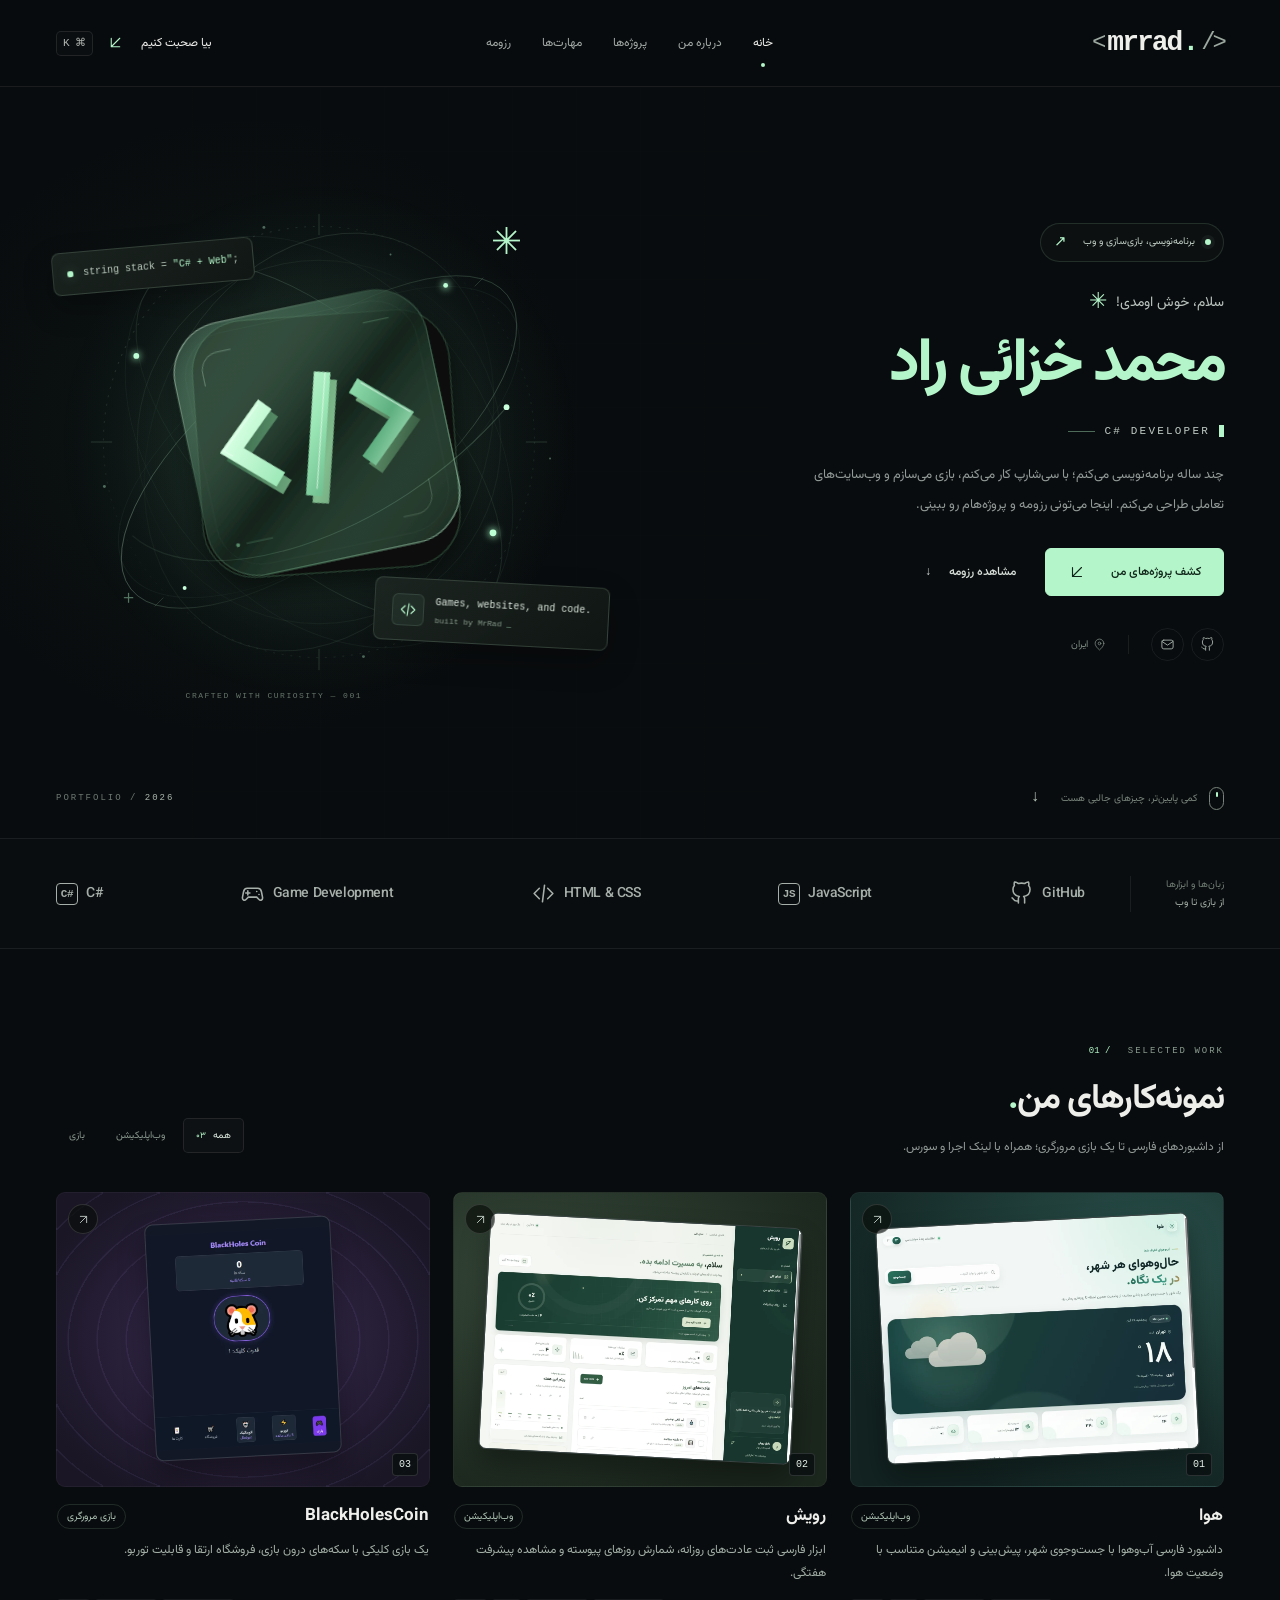
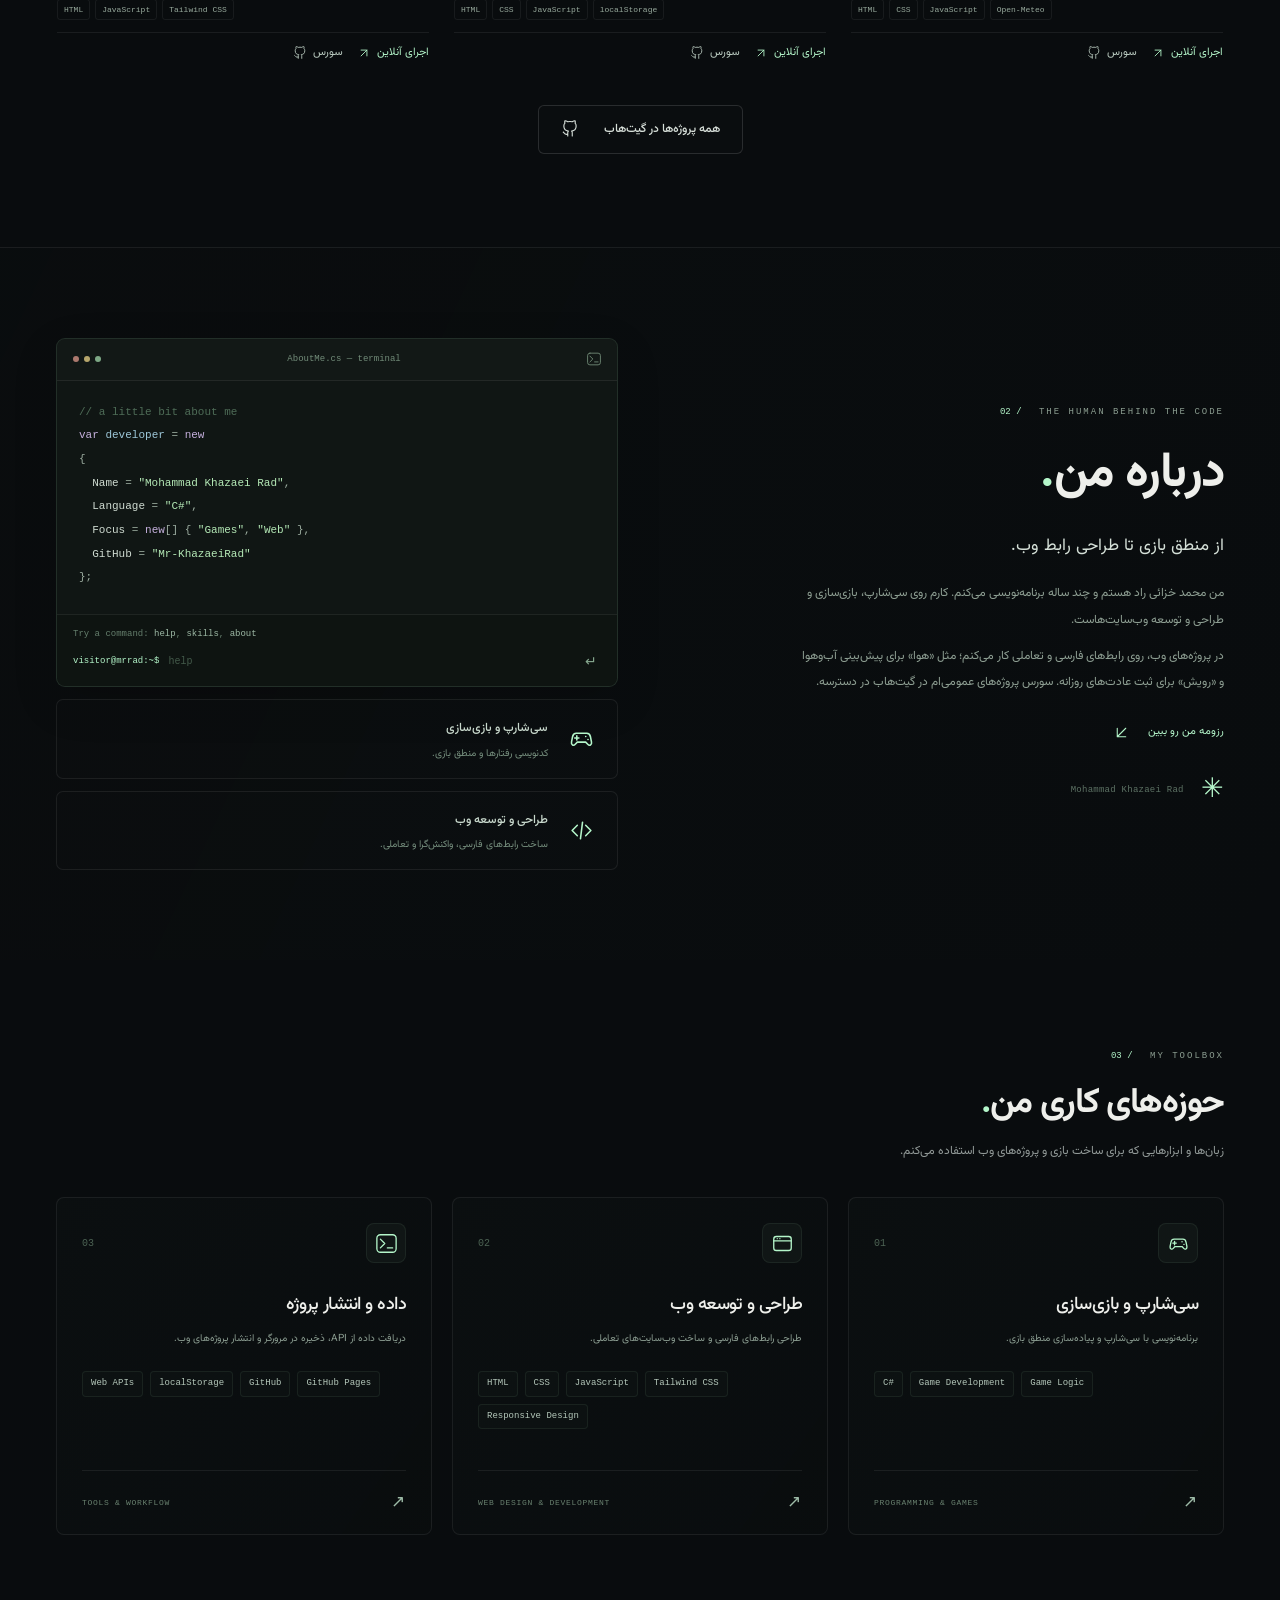
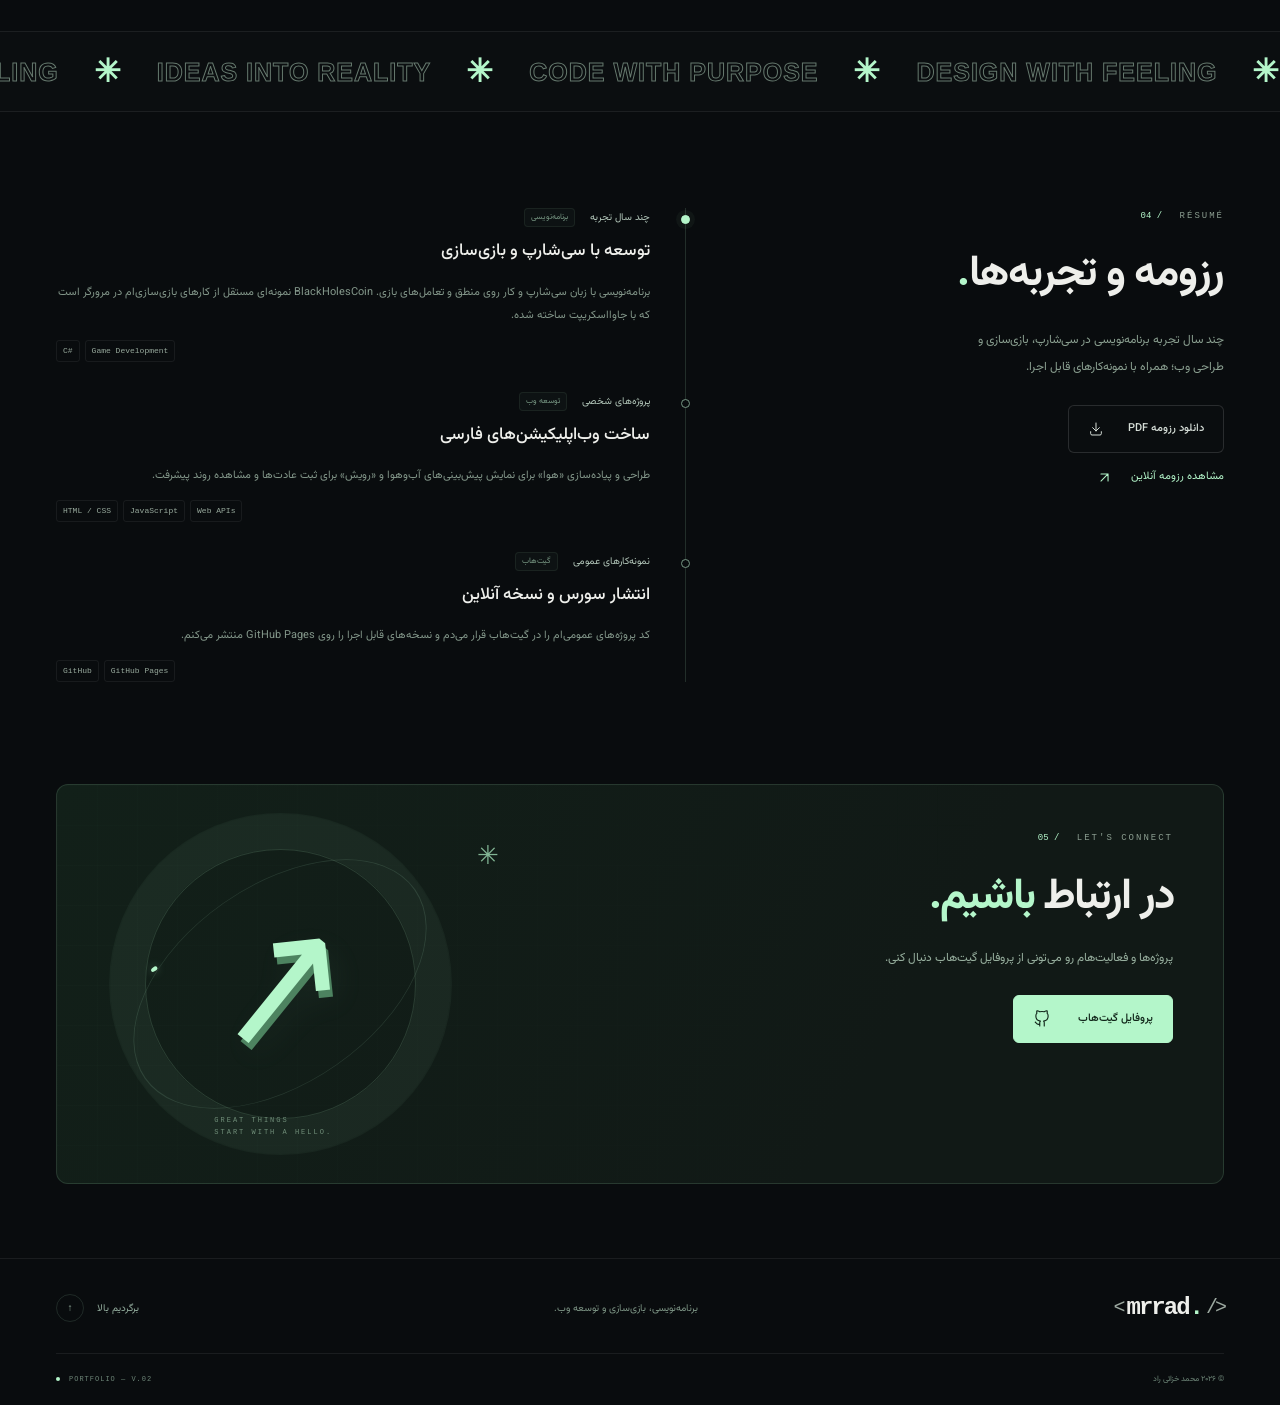
==== commit d8c0e00c: "Personalize portfolio, projects and resume" ====
--- a/index.html
+++ b/index.html
@@ -4,10 +4,10 @@
   <meta charset="utf-8">
   <meta name="viewport" content="width=device-width, initial-scale=1">
   <meta name="theme-color" content="#090c0e">
-  <meta name="description" content="پورتفولیوی یک توسعه‌دهنده خلاق؛ طراحی و توسعه وب، پروژه‌های منتخب، مهارت‌ها و مسیر حرفه‌ای.">
-  <meta property="og:title" content="DEV. — توسعه‌دهنده خلاق">
-  <meta property="og:description" content="کدنویسی می‌کنم، تجربه می‌سازم. به دنیای من خوش اومدی.">
-  <title>DEV. — توسعه‌دهنده خلاق</title>
+  <meta name="description" content="سایت شخصی محمد خزائی راد؛ برنامه‌نویس سی‌شارپ، بازی‌ساز و طراح وب. رزومه و نمونه‌کارهای هوا، رویش و BlackHolesCoin.">
+  <meta property="og:title" content="محمد خزائی راد | برنامه‌نویس، بازی‌ساز و طراح وب">
+  <meta property="og:description" content="رزومه و نمونه‌کارهای محمد خزائی راد در برنامه‌نویسی، بازی‌سازی و طراحی وب.">
+  <title>محمد خزائی راد | برنامه‌نویس، بازی‌ساز و طراح وب</title>
   <link rel="icon" href="./assets/dev-mark.svg" type="image/svg+xml">
   <link rel="preload" href="./assets/vazirmatn.woff2" as="font" type="font/woff2" crossorigin>
   <link rel="stylesheet" href="./styles.css">
@@ -32,12 +32,13 @@
     <symbol id="i-window" viewBox="0 0 24 24"><rect x="2" y="4" width="20" height="16" rx="3"/><path d="M2 9h20M6 6.5h.01M9 6.5h.01"/></symbol>
     <symbol id="i-layers" viewBox="0 0 24 24"><path d="m12 3 10 5-10 5L2 8Zm-10 9 10 5 10-5M2 16l10 5 10-5"/></symbol>
     <symbol id="i-terminal" viewBox="0 0 24 24"><path d="m5 7 5 5-5 5m8 0h6"/><rect x="1" y="2" width="22" height="20" rx="4"/></symbol>
+    <symbol id="i-game" viewBox="0 0 24 24"><path d="M7 7h10c2.1 0 3.2 1.3 3.6 3.3l1 5.1c.5 2.8-1.9 4-3.6 2.2l-2-2.1H8l-2 2.1c-1.7 1.8-4.1.6-3.6-2.2l1-5.1C3.8 8.3 4.9 7 7 7Z"/><path d="M7.5 9.5v4m-2-2h4m6.5-1.5h.1m2.1 3h.1"/></symbol>
     <symbol id="i-close" viewBox="0 0 24 24"><path d="m6 6 12 12M6 18 18 6"/></symbol>
   </svg>
 
   <header class="site-header">
     <div class="container header-inner">
-      <a class="brand" href="#home" aria-label="DEV، بازگشت به خانه" dir="ltr"><span class="brand-bracket">&lt;</span>dev<span class="brand-dot">.</span><span class="brand-bracket">/&gt;</span></a>
+      <a class="brand" href="#home" aria-label="mrrad، بازگشت به خانه" dir="ltr"><span class="brand-bracket">&lt;</span>mrrad<span class="brand-dot">.</span><span class="brand-bracket">/&gt;</span></a>
       <nav class="desktop-nav" aria-label="منوی اصلی">
         <a class="nav-link active" href="#home">خانه</a>
         <a class="nav-link" href="#about">درباره من</a>
@@ -47,7 +48,7 @@
       </nav>
       <div class="header-actions">
         <a class="header-contact" href="#contact">بیا صحبت کنیم <svg class="icon"><use href="#i-arrow"/></svg></a>
-        <button class="command-button" type="button" aria-label="باز کردن منوی دسترسی سریع" title="دسترسی سریع (Ctrl+K)"><span>⌘</span><span>K</span></button>
+        <button class="command-button" type="button" aria-label="⌘ K — باز کردن منوی دسترسی سریع" title="دسترسی سریع (Ctrl+K)"><span>⌘</span><span>K</span></button>
         <button class="menu-toggle" type="button" aria-label="باز کردن منو" aria-expanded="false" aria-controls="mobile-menu"><span></span><span></span></button>
       </div>
     </div>
@@ -61,22 +62,21 @@
       <div class="hero-grid" aria-hidden="true"></div>
       <div class="container hero-layout">
         <div class="hero-copy">
-          <div class="availability entrance"><span class="status-dot"></span> برای ساختن چیزهای جدید آماده‌ام <span class="availability-arrow">↗</span></div>
-          <p class="hero-greeting entrance">سلام، به دنیای من خوش اومدی <span class="wave">✳</span></p>
-          <h1 id="hero-title" class="entrance">کدنویسی می‌کنم،<br><span class="hero-highlight">تجربه می‌سازم<span class="mint-dot">.</span></span></h1>
-          <div class="hero-role entrance" dir="ltr"><span class="role-line"></span><span id="changing-role">CREATIVE DEVELOPER</span><span class="type-caret"></span></div>
-          <p class="hero-description entrance">من یک برنامه‌نویس خلاقم. ایده‌ها رو به تجربه‌های دیجیتالِ سریع، زیبا و کاربردی تبدیل می‌کنم؛ با کمی خلاقیت و کلی کد تمیز.</p>
+          <div class="availability entrance"><span class="status-dot"></span> برنامه‌نویسی، بازی‌سازی و وب <span class="availability-arrow" aria-hidden="true">↗</span></div>
+          <p class="hero-greeting entrance">سلام، خوش اومدی! <span class="wave" aria-hidden="true">✳</span></p>
+          <h1 id="hero-title" class="entrance" data-profile="name">محمد خزائی راد</h1>
+          <div class="hero-role entrance" dir="ltr" aria-hidden="true"><span class="role-line"></span><span id="changing-role">C# DEVELOPER</span><span class="type-caret"></span></div>
+          <p class="hero-description entrance">چند ساله برنامه‌نویسی می‌کنم؛ با سی‌شارپ کار می‌کنم، بازی می‌سازم و وب‌سایت‌های تعاملی طراحی می‌کنم. اینجا می‌تونی رزومه و پروژه‌هام رو ببینی.</p>
           <div class="hero-buttons entrance">
             <a class="button button-primary magnetic" href="#projects">کشف پروژه‌های من <svg class="icon"><use href="#i-arrow"/></svg></a>
-            <a class="button button-secondary" href="#about">بیشتر درباره من <span>↓</span></a>
+            <a class="button button-secondary" href="#experience">مشاهده رزومه <span aria-hidden="true">↓</span></a>
           </div>
           <div class="hero-bottom entrance">
             <div class="social-links">
-              <button class="social-button" type="button" data-social="github" aria-label="گیت‌هاب"><svg class="icon"><use href="#i-github"/></svg></button>
-              <button class="social-button" type="button" data-social="linkedin" aria-label="لینکدین"><svg class="icon"><use href="#i-linkedin"/></svg></button>
-              <a class="social-button" href="#contact" aria-label="ایمیل و ارتباط"><svg class="icon"><use href="#i-mail"/></svg></a>
-            </div>
-            <span class="hero-location"><svg class="icon"><use href="#i-pin"/></svg><span data-profile="location">ایران · آماده همکاری ریموت</span></span>
+              <a class="social-button" data-social="github" href="https://github.com/Mr-KhazaeiRad" target="_blank" rel="noopener noreferrer" aria-label="گیت‌هاب محمد خزائی راد"><svg class="icon"><use href="#i-github"/></svg></a>
+              <a class="social-button" href="#contact" aria-label="راه‌های ارتباط"><svg class="icon"><use href="#i-mail"/></svg></a>
+            </div>
+            <span class="hero-location"><svg class="icon"><use href="#i-pin"/></svg><span data-profile="location">ایران</span></span>
           </div>
         </div>
         <div class="hero-art entrance" aria-label="تصویر انتزاعی سه‌بعدی کدنویسی">
@@ -85,10 +85,10 @@
             <div class="orbital-ring ring-one"></div>
             <div class="orbital-ring ring-two"></div>
             <img class="orbit-image" src="./assets/code-orbit.svg" width="600" height="600" alt="نماد سه‌بعدی کد در میان مدارهای سبز درخشان" fetchpriority="high">
-            <div class="floating-note note-top" dir="ltr"><span class="note-dot"></span><code>const passion = <b>true</b>;</code></div>
+            <div class="floating-note note-top" dir="ltr"><span class="note-dot"></span><code>string stack = <b>"C# + Web"</b>;</code></div>
             <div class="floating-note note-bottom" dir="ltr">
               <span class="note-icon"><svg class="icon"><use href="#i-code"/></svg></span>
-              <div><strong>Turning coffee into code.</strong><span>one idea at a time <span class="tiny-cursor">_</span></span></div>
+              <div><strong>Games, websites, and code.</strong><span>built by MrRad <span class="tiny-cursor">_</span></span></div>
             </div>
             <div class="floating-star star-one" aria-hidden="true">✳</div>
             <div class="floating-star star-two" aria-hidden="true">+</div>
@@ -104,14 +104,13 @@
 
     <div class="tech-strip" aria-label="تکنولوژی‌های مورد علاقه">
       <div class="container tech-strip-inner">
-        <span class="tech-caption">ابزارهای من برای<br><strong>ساختن ایده‌های تو</strong></span>
+        <span class="tech-caption">زبان‌ها و ابزارها<br><strong>از بازی تا وب</strong></span>
         <div class="tech-list" dir="ltr">
-          <span><svg class="tech-logo react-logo" viewBox="-12 -11 24 22" aria-hidden="true"><g fill="none" stroke="currentColor" stroke-width=".8"><ellipse rx="11" ry="4"/><ellipse rx="11" ry="4" transform="rotate(60)"/><ellipse rx="11" ry="4" transform="rotate(120)"/></g><circle r="1.7" fill="currentColor"/></svg>React</span>
-          <span><span class="next-logo">N</span>Next.js</span>
-          <span><span class="ts-logo">TS</span>TypeScript</span>
-          <span><svg class="tech-logo" viewBox="0 0 24 24" aria-hidden="true"><path d="m12 2 9 5v10l-9 5-9-5V7Z" fill="none" stroke="currentColor" stroke-width="1.4"/><text x="6" y="16" font-size="10" fill="currentColor" font-family="Arial">JS</text></svg>Node.js</span>
-          <span><svg class="tech-logo" viewBox="0 0 24 24" aria-hidden="true"><path d="M2 9c3-7 7-7 10-3 2 3 5 2 10-2-3 7-7 7-10 3C10 4 7 5 2 9Zm0 9c3-7 7-7 10-3 2 3 5 2 10-2-3 7-7 7-10 3-2-3-5-2-10 2Z" fill="currentColor"/></svg>Tailwind CSS</span>
-          <span><svg class="tech-logo" viewBox="0 0 24 24" aria-hidden="true"><path d="m12 1 11 11-11 11L1 12Z" fill="none" stroke="currentColor" stroke-width="1.3"/><path d="m8 5 8 8M8 5v11" fill="none" stroke="currentColor" stroke-width="1.3"/><circle cx="8" cy="7" r="1.7" fill="currentColor"/><circle cx="8" cy="16" r="1.7" fill="currentColor"/><circle cx="16" cy="13" r="1.7" fill="currentColor"/></svg>Git</span>
+          <span><span class="tech-token" aria-hidden="true">C#</span>C#</span>
+          <span><svg class="tech-logo icon" aria-hidden="true"><use href="#i-game"/></svg>Game Development</span>
+          <span><svg class="tech-logo icon" aria-hidden="true"><use href="#i-code"/></svg>HTML &amp; CSS</span>
+          <span><span class="tech-token" aria-hidden="true">JS</span>JavaScript</span>
+          <span><svg class="tech-logo icon" aria-hidden="true"><use href="#i-github"/></svg>GitHub</span>
         </div>
       </div>
     </div>
@@ -119,60 +118,75 @@
     <section class="section projects-section" id="projects" aria-labelledby="projects-title">
       <div class="container">
         <div class="section-heading reveal">
-          <div><span class="eyebrow" dir="ltr"><span>01 /</span> SELECTED WORK</span><h2 id="projects-title">از ایده، تا آخرین پیکسل<span class="text-mint">.</span></h2><p>چند پروژه برای اینکه با دنیای کدهای من آشنا بشی.</p></div>
-          <div class="project-filters" role="group" aria-label="فیلتر پروژه‌ها"><button class="filter-button active" type="button" data-filter="all" aria-pressed="true">همه <span>۰۳</span></button><button class="filter-button" type="button" data-filter="app" aria-pressed="false">وب‌اپلیکیشن</button><button class="filter-button" type="button" data-filter="website" aria-pressed="false">وب‌سایت</button></div>
+          <div><span class="eyebrow" dir="ltr"><span>01 /</span> SELECTED WORK</span><h2 id="projects-title">نمونه‌کارهای من<span class="text-mint">.</span></h2><p>از داشبوردهای فارسی تا یک بازی مرورگری؛ همراه با لینک اجرا و سورس.</p></div>
+          <div class="project-filters" role="group" aria-label="فیلتر پروژه‌ها"><button class="filter-button active" type="button" data-filter="all" aria-pressed="true">همه <span aria-hidden="true">۰۳</span></button><button class="filter-button" type="button" data-filter="app" aria-pressed="false">وب‌اپلیکیشن</button><button class="filter-button" type="button" data-filter="game" aria-pressed="false">بازی</button></div>
         </div>
         <div class="projects-grid">
-          <article class="project-card reveal" data-category="app" data-project="nexus">
-            <button class="project-preview preview-nexus" type="button" data-open-project="nexus" aria-label="جزئیات پروژه نکسوس">
-              <span class="preview-grid"></span>
-              <span class="mock-browser nexus-browser" dir="ltr">
-                <span class="browser-top"><span class="browser-dots"><i></i><i></i><i></i></span><span>nexus.app / overview</span><span>↗</span></span>
-                <span class="dashboard-layout"><span class="dashboard-sidebar"><b class="nexus-logo">n<span>↗</span></b><i class="sidebar-active"></i><i></i><i></i><i></i><i></i><span class="sidebar-avatar">J</span></span><span class="dashboard-main"><span class="dashboard-greeting">Workspace overview <span>↗</span></span><span class="dashboard-subtitle">Let's make today a productive one.</span><span class="dashboard-stats"><span><small>Total revenue</small><strong>$24,680<span>↗</span></strong><em>+18.6% this month</em></span><span><small>Active users</small><strong>1,842<span>↗</span></strong><em>+12.4% this month</em></span></span><span class="chart-title">Revenue analytics <span>Last 6 months ▾</span></span><svg class="dashboard-chart" viewBox="0 0 280 100" aria-hidden="true"><defs><linearGradient id="chart-fill" x1="0" y1="0" x2="0" y2="1"><stop stop-color="#bbffab" stop-opacity=".25"/><stop offset="1" stop-color="#bbffab" stop-opacity="0"/></linearGradient></defs><path d="M0 20h280M0 45h280M0 70h280M0 95h280" stroke="#ffffff0c" fill="none"/><path d="M0 80 24 70 46 75 70 48 92 55 115 40 138 48 162 23 185 32 208 16 232 25 256 10 280 4v96H0Z" fill="url(#chart-fill)"/><path d="m0 80 24-10 22 5 24-27 22 7 23-15 23 8 24-25 23 9 23-16 24 9 24-15 24-6" stroke="#bbffab" stroke-width="2" fill="none"/></svg><span class="chart-months"><span>JAN</span><span>FEB</span><span>MAR</span><span>APR</span><span>MAY</span><span>JUN</span></span></span></span>
-              </span>
-              <span class="preview-number">01</span><span class="preview-open"><svg class="icon"><use href="#i-arrow-up"/></svg></span>
+          <article class="project-card reveal" data-category="app" data-project="hava">
+            <button class="project-preview preview-hava" type="button" data-open-project aria-label="جزئیات پروژه هوا">
+              <span class="project-shot" aria-hidden="true"><img src="./assets/project-hava.webp" width="1200" height="900" loading="lazy" decoding="async" alt=""></span>
+              <span class="preview-number" aria-hidden="true">01</span><span class="preview-open" aria-hidden="true"><svg class="icon"><use href="#i-arrow-up"/></svg></span>
             </button>
-            <div class="project-info"><div class="project-title-row"><h3>نکسوس <span>— داشبورد مدیریت</span></h3><span class="project-year">۲۰۲۶</span></div><p>وقتی داده‌های پیچیده، ساده و قابل فهم می‌شن.</p><div class="project-meta"><div class="tags" dir="ltr"><span>React</span><span>TypeScript</span><span>Chart.js</span></div><button class="project-detail-link" type="button" data-open-project="nexus" aria-label="بررسی پروژه نکسوس"><svg class="icon"><use href="#i-arrow"/></svg></button></div></div>
+            <div class="project-info">
+              <div class="project-title-row"><h3>هوا</h3><span class="project-kind">وب‌اپلیکیشن</span></div>
+              <p>داشبورد فارسی آب‌وهوا با جست‌وجوی شهر، پیش‌بینی و انیمیشن متناسب با وضعیت هوا.</p>
+              <div class="tags" dir="ltr"><span>HTML</span><span>CSS</span><span>JavaScript</span><span>Open-Meteo</span></div>
+              <div class="project-links"><a class="project-live" href="https://mr-khazaeirad.github.io/hava-weather-site/" target="_blank" rel="noopener noreferrer" aria-label="اجرای آنلاین هوا">اجرای آنلاین <svg class="icon" aria-hidden="true"><use href="#i-arrow-up"/></svg></a><a class="project-source" href="https://github.com/Mr-KhazaeiRad/hava-weather-site" target="_blank" rel="noopener noreferrer" aria-label="سورس هوا در گیت‌هاب">سورس <svg class="icon" aria-hidden="true"><use href="#i-github"/></svg></a></div>
+            </div>
+            <template class="project-details">
+              <p>هوا یک داشبورد فارسی برای دیدن وضعیت فعلی و پیش‌بینی آب‌وهوای شهرهاست. داده‌ها از Open-Meteo می‌آیند و ظاهر صفحه با شرایط هوا تغییر می‌کند.</p>
+              <ul><li>جست‌وجوی شهر و نمایش وضعیت فعلی آب‌وهوا</li><li>پیش‌بینی ساعتی و روزانه، همراه با دما و احتمال بارش</li><li>انیمیشن‌های متناسب با وضعیت هوا و امکان تغییر واحد دما</li></ul>
+            </template>
           </article>
-          <article class="project-card reveal" data-category="website" data-project="orbit">
-            <button class="project-preview preview-orbit" type="button" data-open-project="orbit" aria-label="جزئیات پروژه استودیو اوربیت">
-              <span class="mock-browser orbit-browser" dir="ltr">
-                <span class="orbit-site-nav"><b>orbit<span>®</span></b><span>Work &nbsp; Studio &nbsp; Contact ↗</span></span>
-                <span class="orbit-site-content"><small>INDEPENDENT DESIGN STUDIO</small><strong>WE MAKE<br>IT <i>BOLD.</i></strong><span class="orbit-donut"></span><span class="orbit-site-caption">Good design is good business.<br>We make both happen.</span><span class="orbit-sticker">LET'S<br>CREATE ↗</span></span>
-                <span class="orbit-site-footer"><span>STRATEGY &nbsp; · &nbsp; DESIGN &nbsp; · &nbsp; DEVELOPMENT</span><span>↓ SCROLL TO EXPLORE</span></span>
-              </span>
-              <span class="preview-number">02</span><span class="preview-open"><svg class="icon"><use href="#i-arrow-up"/></svg></span>
+          <article class="project-card reveal" data-category="app" data-project="rooyesh">
+            <button class="project-preview preview-rooyesh" type="button" data-open-project aria-label="جزئیات پروژه رویش">
+              <span class="project-shot" aria-hidden="true"><img src="./assets/project-rooyesh.webp" width="1200" height="900" loading="lazy" decoding="async" alt=""></span>
+              <span class="preview-number" aria-hidden="true">02</span><span class="preview-open" aria-hidden="true"><svg class="icon"><use href="#i-arrow-up"/></svg></span>
             </button>
-            <div class="project-info"><div class="project-title-row"><h3>اوربیت <span>— استودیو خلاق</span></h3><span class="project-year">۲۰۲۶</span></div><p>یک حضور جسورانه برای ایده‌های متفاوت.</p><div class="project-meta"><div class="tags" dir="ltr"><span>Next.js</span><span>CSS Motion</span><span>Figma</span></div><button class="project-detail-link" type="button" data-open-project="orbit" aria-label="بررسی پروژه اوربیت"><svg class="icon"><use href="#i-arrow"/></svg></button></div></div>
+            <div class="project-info">
+              <div class="project-title-row"><h3>رویش</h3><span class="project-kind">وب‌اپلیکیشن</span></div>
+              <p>ابزار فارسی ثبت عادت‌های روزانه، شمارش روزهای پیوسته و مشاهده پیشرفت هفتگی.</p>
+              <div class="tags" dir="ltr"><span>HTML</span><span>CSS</span><span>JavaScript</span><span>localStorage</span></div>
+              <div class="project-links"><a class="project-live" href="https://mr-khazaeirad.github.io/rooyesh-habits/" target="_blank" rel="noopener noreferrer" aria-label="اجرای آنلاین رویش">اجرای آنلاین <svg class="icon" aria-hidden="true"><use href="#i-arrow-up"/></svg></a><a class="project-source" href="https://github.com/Mr-KhazaeiRad/rooyesh-habits" target="_blank" rel="noopener noreferrer" aria-label="سورس رویش در گیت‌هاب">سورس <svg class="icon" aria-hidden="true"><use href="#i-github"/></svg></a></div>
+            </div>
+            <template class="project-details">
+              <p>رویش یک ابزار فارسی برای ساختن و دنبال‌کردن عادت‌هاست. می‌تونی عادت‌ها رو دسته‌بندی کنی، انجامشون رو ثبت کنی و نتیجه رو در نمودار هفتگی ببینی.</p>
+              <ul><li>ساخت، ویرایش و دسته‌بندی عادت‌ها</li><li>تقویم فارسی، نمودار هفتگی و شمارش روزهای پیوسته</li><li>ذخیره اطلاعات در همان مرورگر، بدون نیاز به حساب کاربری</li></ul>
+            </template>
           </article>
-          <article class="project-card reveal" data-category="app" data-project="violet">
-            <button class="project-preview preview-violet" type="button" data-open-project="violet" aria-label="جزئیات پروژه فروشگاه ویولت">
-              <span class="mock-browser violet-browser" dir="ltr">
-                <span class="violet-site-nav"><b>violet<span>®</span></b><span>Shop &nbsp; Collection &nbsp; About</span><span>Bag (0)</span></span>
-                <span class="violet-site-content"><span class="violet-copy"><small>LESS NOISE. MORE YOU.</small><strong>Find your<br><i>own rhythm.</i></strong><span>Sound that feels as good as it looks.<br>Meet your everyday essential.</span><span class="violet-shop-button">Explore collection ↗</span></span><svg class="headphones" viewBox="0 0 160 190" aria-hidden="true"><defs><linearGradient id="headset" x1="0" x2="1"><stop stop-color="#77718e"/><stop offset=".4" stop-color="#e3dfee"/><stop offset=".7" stop-color="#b7b1cb"/><stop offset="1" stop-color="#77718e"/></linearGradient><linearGradient id="headset-dark"><stop stop-color="#35313f"/><stop offset=".6" stop-color="#71677e"/><stop offset="1" stop-color="#45404e"/></linearGradient></defs><ellipse cx="80" cy="174" rx="56" ry="9" fill="#4f3962" opacity=".13"/><path d="M25 112V73a55 55 0 0 1 110 0v39" fill="none" stroke="url(#headset-dark)" stroke-width="15"/><path d="M25 91V72a55 55 0 0 1 110 0v19" fill="none" stroke="url(#headset)" stroke-width="11"/><rect x="12" y="93" width="34" height="65" rx="16" fill="url(#headset)" transform="rotate(-8 29 125)"/><rect x="32" y="99" width="17" height="57" rx="8" fill="url(#headset-dark)" transform="rotate(-8 40 125)"/><rect x="114" y="93" width="34" height="65" rx="16" fill="url(#headset)" transform="rotate(8 131 125)"/><rect x="111" y="99" width="17" height="57" rx="8" fill="url(#headset-dark)" transform="rotate(8 120 125)"/></svg></span>
-                <span class="violet-site-footer"><span>✧ Thoughtful design</span><span>◌ Premium sound</span><span>↗ Made for everyday</span></span>
-              </span>
-              <span class="preview-number">03</span><span class="preview-open"><svg class="icon"><use href="#i-arrow-up"/></svg></span>
+          <article class="project-card reveal" data-category="game" data-project="blackholes">
+            <button class="project-preview preview-blackholes" type="button" data-open-project aria-label="جزئیات بازی BlackHolesCoin">
+              <span class="project-shot" aria-hidden="true"><img src="./assets/project-blackholes.webp" width="600" height="700" loading="lazy" decoding="async" alt=""></span>
+              <span class="preview-number" aria-hidden="true">03</span><span class="preview-open" aria-hidden="true"><svg class="icon"><use href="#i-arrow-up"/></svg></span>
             </button>
-            <div class="project-info"><div class="project-title-row"><h3>ویولت <span>— فروشگاه آنلاین</span></h3><span class="project-year">۲۰۲۵</span></div><p>تجربه خریدی به سادگیِ یک انتخاب خوب.</p><div class="project-meta"><div class="tags" dir="ltr"><span>Next.js</span><span>Node.js</span><span>Tailwind</span></div><button class="project-detail-link" type="button" data-open-project="violet" aria-label="بررسی پروژه ویولت"><svg class="icon"><use href="#i-arrow"/></svg></button></div></div>
+            <div class="project-info">
+              <div class="project-title-row"><h3><bdi>BlackHolesCoin</bdi></h3><span class="project-kind">بازی مرورگری</span></div>
+              <p>یک بازی کلیکی با سکه‌های درون بازی، فروشگاه ارتقا و قابلیت توربو.</p>
+              <div class="tags" dir="ltr"><span>HTML</span><span>JavaScript</span><span>Tailwind CSS</span></div>
+              <div class="project-links"><a class="project-live" href="https://mr-khazaeirad.github.io/BlackHolesCoin/" target="_blank" rel="noopener noreferrer" aria-label="اجرای آنلاین BlackHolesCoin">اجرای آنلاین <svg class="icon" aria-hidden="true"><use href="#i-arrow-up"/></svg></a><a class="project-source" href="https://github.com/Mr-KhazaeiRad/BlackHolesCoin" target="_blank" rel="noopener noreferrer" aria-label="سورس BlackHolesCoin در گیت‌هاب">سورس <svg class="icon" aria-hidden="true"><use href="#i-github"/></svg></a></div>
+            </div>
+            <template class="project-details">
+              <p>BlackHolesCoin یک بازی کلیکی مرورگری ساخته‌شده با جاوااسکریپت است. داخل بازی سکه جمع می‌کنی و با ارتقای قدرت کلیک و فعال‌کردن امکانات جدید، سرعت پیشرفتت رو بیشتر می‌کنی.</p>
+              <ul><li>جمع‌آوری سکه‌های درون بازی و نمایش بازخورد انیمیشنی</li><li>فروشگاه ارتقا، کلیک خودکار و قابلیت توربو</li><li>کارت‌های بازی با قدرت‌ها و سطح‌های مختلف</li></ul>
+            </template>
           </article>
         </div>
-        <p class="sample-note reveal"><span class="status-dot"></span> این پروژه‌ها نمونه‌های نمایشی قالب هستند؛ پروژه بعدی می‌تونه پروژه تو باشه.</p>
+        <div class="projects-more reveal"><a class="button button-secondary" data-github-repos href="https://github.com/Mr-KhazaeiRad?tab=repositories" target="_blank" rel="noopener noreferrer">همه پروژه‌ها در گیت‌هاب <svg class="icon" aria-hidden="true"><use href="#i-github"/></svg></a></div>
       </div>
     </section>
 
     <section class="section about-section" id="about" aria-labelledby="about-title">
       <div class="container">
         <div class="about-layout">
-          <div class="about-copy reveal"><span class="eyebrow" dir="ltr"><span>02 /</span> THE HUMAN BEHIND THE CODE</span><h2 id="about-title">بیشتر از چند<br>خط کد<span class="text-mint">.</span></h2><p class="about-lead">یک ذهن کنجکاو، یک فنجان قهوه،<br>و اشتیاقِ ساختن.</p><p>برای من، برنامه‌نویسی فقط نوشتن کد نیست؛ راهیه برای حل مسئله و ساختن تجربه‌هایی که واقعاً فرق ایجاد می‌کنن. از اولین طرح تا آخرین خط کد، به جزئیات اهمیت می‌دم.</p><p>عاشق یادگرفتن چیزهای جدیدم و باور دارم بهترین کارها جایی اتفاق می‌افتن که منطق و خلاقیت به هم می‌رسن.</p><a class="text-link" href="#experience">با مسیر من آشنا شو <svg class="icon"><use href="#i-arrow"/></svg></a><div class="about-signature" dir="ltr">Always learning. Always building.<span>✳</span></div></div>
+          <div class="about-copy reveal"><span class="eyebrow" dir="ltr"><span>02 /</span> THE HUMAN BEHIND THE CODE</span><h2 id="about-title">درباره من<span class="text-mint">.</span></h2><p class="about-lead">از منطق بازی تا طراحی رابط وب.</p><p>من محمد خزائی راد هستم و چند ساله برنامه‌نویسی می‌کنم. کارم روی سی‌شارپ، بازی‌سازی و طراحی و توسعه وب‌سایت‌هاست.</p><p>در پروژه‌های وب، روی رابط‌های فارسی و تعاملی کار می‌کنم؛ مثل «هوا» برای پیش‌بینی آب‌وهوا و «رویش» برای ثبت عادت‌های روزانه. سورس پروژه‌های عمومی‌ام در گیت‌هاب در دسترسه.</p><a class="text-link" href="#experience">رزومه من رو ببین <svg class="icon"><use href="#i-arrow"/></svg></a><div class="about-signature" dir="ltr">Mohammad Khazaei Rad <span aria-hidden="true">✳</span></div></div>
           <div class="about-bento">
             <div class="terminal-card reveal">
-              <div class="terminal-toolbar"><span class="browser-dots"><i></i><i></i><i></i></span><span dir="ltr">about-me.ts — terminal</span><svg class="icon"><use href="#i-terminal"/></svg></div>
-              <div class="terminal-code" dir="ltr"><span class="code-comment">// a little bit about me</span><br><span class="code-purple">const</span> <span class="code-blue">developer</span> = {<br>&nbsp; <span class="code-white">name</span>: <span class="code-mint" data-profile="codeName">"Your Name"</span>,<br>&nbsp; <span class="code-white">role</span>: <span class="code-mint">"Creative Developer"</span>,<br>&nbsp; <span class="code-white">location</span>: <span class="code-mint">"Iran, Earth 🌍"</span>,<br>&nbsp; <span class="code-white">loves</span>: [<span class="code-mint">"Clean Code"</span>, <span class="code-mint">"Coffee"</span>],<br>&nbsp; <span class="code-white">superpower</span>: <span class="code-mint">"Never stop learning"</span>,<br>&nbsp; <span class="code-white">available</span>: <span class="code-orange">true</span><br>};</div>
-              <div class="terminal-interactive" dir="ltr"><div class="terminal-output" id="terminal-output" aria-live="polite"><span>Try a command: <b>help</b>, <b>skills</b>, <b>about</b></span></div><form id="terminal-form" autocomplete="off"><label for="terminal-input"><span class="terminal-prompt">visitor@dev:~$</span></label><input id="terminal-input" name="command" aria-label="دستور ترمینال؛ برای راهنما help بنویسید" spellcheck="false" placeholder="help" maxlength="80"><button type="submit" aria-label="اجرای دستور">↵</button></form></div>
-            </div>
-            <div class="value-card reveal"><span class="value-icon">∞</span><div><strong>کنجکاوی، بدون محدودیت</strong><p>همیشه یه چیز جدید برای یادگرفتن هست.</p></div></div>
-            <div class="value-card reveal"><span class="value-icon"><svg class="icon"><use href="#i-code"/></svg></span><div><strong>جزئیات، تفاوت می‌سازن</strong><p>کدی تمیز، تجربه‌ای بهتر، نتیجه‌ای ماندگار.</p></div></div>
+              <div class="terminal-toolbar"><span class="browser-dots"><i></i><i></i><i></i></span><span dir="ltr">AboutMe.cs — terminal</span><svg class="icon"><use href="#i-terminal"/></svg></div>
+              <div class="terminal-code" dir="ltr"><span class="code-comment">// a little bit about me</span><br><span class="code-purple">var</span> <span class="code-blue">developer</span> = <span class="code-purple">new</span><br>{<br>&nbsp; <span class="code-white">Name</span> = <span class="code-mint" data-profile="codeName">"Mohammad Khazaei Rad"</span>,<br>&nbsp; <span class="code-white">Language</span> = <span class="code-mint">"C#"</span>,<br>&nbsp; <span class="code-white">Focus</span> = <span class="code-purple">new</span>[] { <span class="code-mint">"Games"</span>, <span class="code-mint">"Web"</span> },<br>&nbsp; <span class="code-white">GitHub</span> = <span class="code-mint">"Mr-KhazaeiRad"</span><br>};</div>
+              <div class="terminal-interactive" dir="ltr"><div class="terminal-output" id="terminal-output" aria-live="polite"><span>Try a command: <b>help</b>, <b>skills</b>, <b>about</b></span></div><form id="terminal-form" autocomplete="off"><label for="terminal-input"><span class="terminal-prompt">visitor@mrrad:~$</span></label><input id="terminal-input" name="command" aria-label="دستور ترمینال؛ برای راهنما help بنویسید" spellcheck="false" placeholder="help" maxlength="80"><button type="submit" aria-label="اجرای دستور">↵</button></form></div>
+            </div>
+            <div class="value-card reveal"><span class="value-icon"><svg class="icon" aria-hidden="true"><use href="#i-game"/></svg></span><div><strong>سی‌شارپ و بازی‌سازی</strong><p>کدنویسی رفتارها و منطق بازی.</p></div></div>
+            <div class="value-card reveal"><span class="value-icon"><svg class="icon" aria-hidden="true"><use href="#i-code"/></svg></span><div><strong>طراحی و توسعه وب</strong><p>ساخت رابط‌های فارسی، واکنش‌گرا و تعاملی.</p></div></div>
           </div>
         </div>
       </div>
@@ -180,11 +194,11 @@
 
     <section class="section skills-section" id="skills" aria-labelledby="skills-title">
       <div class="container">
-        <div class="section-heading reveal"><div><span class="eyebrow" dir="ltr"><span>03 /</span> MY TOOLBOX</span><h2 id="skills-title">جعبه‌ابزار دیجیتال من<span class="text-mint">.</span></h2><p>تکنولوژی‌ها تغییر می‌کنن؛ اشتیاقِ یادگیری نه.</p></div><span class="section-side-note"><svg class="icon"><use href="#i-spark"/></svg> یادگیری، یک مسیر همیشگیه</span></div>
+        <div class="section-heading reveal"><div><span class="eyebrow" dir="ltr"><span>03 /</span> MY TOOLBOX</span><h2 id="skills-title">حوزه‌های کاری من<span class="text-mint">.</span></h2><p>زبان‌ها و ابزارهایی که برای ساخت بازی و پروژه‌های وب استفاده می‌کنم.</p></div></div>
         <div class="skills-grid">
-          <article class="skill-card reveal"><div class="skill-card-top"><span class="skill-icon"><svg class="icon"><use href="#i-window"/></svg></span><span class="skill-number">01</span></div><h3>سمتِ زیبای ماجرا</h3><p>رابط‌هایی که فقط دیده نمی‌شن؛ حس می‌شن.</p><div class="skill-tags" dir="ltr"><span>React</span><span>Next.js</span><span>TypeScript</span><span>HTML / CSS</span><span>Tailwind CSS</span><span>Responsive UI</span></div><div class="skill-card-bottom"><span>FRONT-END DEVELOPMENT</span><span>↗</span></div></article>
-          <article class="skill-card reveal"><div class="skill-card-top"><span class="skill-icon"><svg class="icon"><use href="#i-layers"/></svg></span><span class="skill-number">02</span></div><h3>قدرتِ پشتِ صحنه</h3><p>زیرساختی قابل اتکا برای ایده‌های بزرگ.</p><div class="skill-tags" dir="ltr"><span>Node.js</span><span>Express</span><span>REST APIs</span><span>PostgreSQL</span><span>MongoDB</span><span>Authentication</span></div><div class="skill-card-bottom"><span>BACK-END DEVELOPMENT</span><span>↗</span></div></article>
-          <article class="skill-card reveal"><div class="skill-card-top"><span class="skill-icon"><svg class="icon"><use href="#i-terminal"/></svg></span><span class="skill-number">03</span></div><h3>از ایده تا انتشار</h3><p>ابزارهای درست برای یک خروجی حرفه‌ای.</p><div class="skill-tags" dir="ltr"><span>Git / GitHub</span><span>Figma</span><span>VS Code</span><span>Docker</span><span>Vercel</span><span>UI Animation</span></div><div class="skill-card-bottom"><span>TOOLS & WORKFLOW</span><span>↗</span></div></article>
+          <article class="skill-card reveal"><div class="skill-card-top"><span class="skill-icon"><svg class="icon" aria-hidden="true"><use href="#i-game"/></svg></span><span class="skill-number">01</span></div><h3>سی‌شارپ و بازی‌سازی</h3><p>برنامه‌نویسی با سی‌شارپ و پیاده‌سازی منطق بازی.</p><div class="skill-tags" dir="ltr"><span>C#</span><span>Game Development</span><span>Game Logic</span></div><div class="skill-card-bottom"><span>PROGRAMMING &amp; GAMES</span><span aria-hidden="true">↗</span></div></article>
+          <article class="skill-card reveal"><div class="skill-card-top"><span class="skill-icon"><svg class="icon" aria-hidden="true"><use href="#i-window"/></svg></span><span class="skill-number">02</span></div><h3>طراحی و توسعه وب</h3><p>طراحی رابط‌های فارسی و ساخت وب‌سایت‌های تعاملی.</p><div class="skill-tags" dir="ltr"><span>HTML</span><span>CSS</span><span>JavaScript</span><span>Tailwind CSS</span><span>Responsive Design</span></div><div class="skill-card-bottom"><span>WEB DESIGN &amp; DEVELOPMENT</span><span aria-hidden="true">↗</span></div></article>
+          <article class="skill-card reveal"><div class="skill-card-top"><span class="skill-icon"><svg class="icon" aria-hidden="true"><use href="#i-terminal"/></svg></span><span class="skill-number">03</span></div><h3>داده و انتشار پروژه</h3><p>دریافت داده از API، ذخیره در مرورگر و انتشار پروژه‌های وب.</p><div class="skill-tags" dir="ltr"><span>Web APIs</span><span>localStorage</span><span>GitHub</span><span>GitHub Pages</span></div><div class="skill-card-bottom"><span>TOOLS &amp; WORKFLOW</span><span aria-hidden="true">↗</span></div></article>
         </div>
       </div>
     </section>
@@ -193,11 +207,11 @@
 
     <section class="section experience-section" id="experience" aria-labelledby="experience-title">
       <div class="container experience-layout">
-        <div class="experience-intro reveal"><span class="eyebrow" dir="ltr"><span>04 /</span> THE JOURNEY SO FAR</span><h2 id="experience-title">هر تجربه،<br>یک قدم جلوتر<span class="text-mint">.</span></h2><p>مسیر من با کنجکاوی شروع شد و با ساختن ادامه پیدا می‌کنه.</p><a class="button button-secondary resume-button" href="./assets/resume-template.txt" download="resume-template.txt">دریافت نمونه رزومه <svg class="icon"><use href="#i-download"/></svg></a><span class="resume-note">این بخش یک الگو برای سوابق واقعی شماست.</span></div>
+        <div class="experience-intro reveal"><span class="eyebrow" dir="ltr"><span>04 /</span> RÉSUMÉ</span><h2 id="experience-title">رزومه و تجربه‌ها<span class="text-mint">.</span></h2><p>چند سال تجربه برنامه‌نویسی در سی‌شارپ، بازی‌سازی و طراحی وب؛ همراه با نمونه‌کارهای قابل اجرا.</p><div class="resume-links"><a class="button button-secondary resume-button" href="./assets/resume-mohammad-khazaei-rad.pdf" download>دانلود رزومه PDF <svg class="icon" aria-hidden="true"><use href="#i-download"/></svg></a><a class="text-link" href="./resume.html">مشاهده رزومه آنلاین <svg class="icon" aria-hidden="true"><use href="#i-arrow-up"/></svg></a></div></div>
         <div class="timeline">
-          <article class="timeline-item reveal"><span class="timeline-dot"></span><div class="timeline-heading"><span class="timeline-date">۱۴۰۳ — اکنون</span><span class="timeline-badge">تجربه نمونه</span></div><h3>توسعه‌دهنده فول‌استک</h3><span class="timeline-company">فریلنس · همکاری ریموت</span><p>طراحی و توسعه وب‌اپلیکیشن‌های سریع و واکنش‌گرا، از معماری اولیه تا استقرار نهایی؛ با تمرکز بر تجربه کاربر و کیفیت کد.</p><div class="tags" dir="ltr"><span>React</span><span>Next.js</span><span>Node.js</span></div></article>
-          <article class="timeline-item reveal"><span class="timeline-dot"></span><div class="timeline-heading"><span class="timeline-date">۱۴۰۱ — ۱۴۰۳</span><span class="timeline-badge">تجربه نمونه</span></div><h3>توسعه‌دهنده فرانت‌اند</h3><span class="timeline-company">تیم محصول · عنوان شرکت شما</span><p>پیاده‌سازی رابط‌های کاربری تعاملی، ساخت کامپوننت‌های قابل استفاده مجدد و همکاری نزدیک با تیم طراحی و محصول.</p><div class="tags" dir="ltr"><span>JavaScript</span><span>TypeScript</span><span>UI / UX</span></div></article>
-          <article class="timeline-item reveal"><span class="timeline-dot"></span><div class="timeline-heading"><span class="timeline-date">شروع مسیر</span><span class="timeline-badge">یادگیری مداوم</span></div><h3>اولین «Hello, World!»</h3><span class="timeline-company">جایی که همه‌چیز شروع شد</span><p>از اولین صفحه وب تا حل مسئله‌های واقعی؛ مسیری پر از آزمون، ساختن، خراب کردن و دوباره بهتر ساختن.</p></article>
+          <article class="timeline-item reveal"><span class="timeline-dot" aria-hidden="true"></span><div class="timeline-heading"><span class="timeline-date">چند سال تجربه</span><span class="timeline-badge">برنامه‌نویسی</span></div><h3>توسعه با سی‌شارپ و بازی‌سازی</h3><p>برنامه‌نویسی با زبان سی‌شارپ و کار روی منطق و تعامل‌های بازی. <bdi>BlackHolesCoin</bdi> نمونه‌ای مستقل از کارهای بازی‌سازی‌ام در مرورگر است که با جاوااسکریپت ساخته شده.</p><div class="tags" dir="ltr"><span>C#</span><span>Game Development</span></div></article>
+          <article class="timeline-item reveal"><span class="timeline-dot" aria-hidden="true"></span><div class="timeline-heading"><span class="timeline-date">پروژه‌های شخصی</span><span class="timeline-badge">توسعه وب</span></div><h3>ساخت وب‌اپلیکیشن‌های فارسی</h3><p>طراحی و پیاده‌سازی «هوا» برای نمایش پیش‌بینی‌های آب‌وهوا و «رویش» برای ثبت عادت‌ها و مشاهده روند پیشرفت.</p><div class="tags" dir="ltr"><span>HTML / CSS</span><span>JavaScript</span><span>Web APIs</span></div></article>
+          <article class="timeline-item reveal"><span class="timeline-dot" aria-hidden="true"></span><div class="timeline-heading"><span class="timeline-date">نمونه‌کارهای عمومی</span><span class="timeline-badge">گیت‌هاب</span></div><h3>انتشار سورس و نسخه آنلاین</h3><p>کد پروژه‌های عمومی‌ام را در گیت‌هاب قرار می‌دم و نسخه‌های قابل اجرا را روی GitHub Pages منتشر می‌کنم.</p><div class="tags" dir="ltr"><span>GitHub</span><span>GitHub Pages</span></div></article>
         </div>
       </div>
     </section>
@@ -207,20 +221,20 @@
         <div class="contact-card reveal">
           <div class="contact-grid" aria-hidden="true"></div>
           <span class="contact-spark" aria-hidden="true">✳</span>
-          <div class="contact-content"><span class="eyebrow" dir="ltr"><span>05 /</span> LET'S MAKE IT HAPPEN</span><div class="availability contact-availability"><span class="status-dot"></span> آماده شنیدن ایده‌هات هستم</div><h2 id="contact-title">ایده‌ی بعدی تو،<br>پروژه‌ی بعدی <span class="text-mint">ما<span class="contact-underline">.</span></span></h2><p>یک ایده جالب داری؟ دنبال یک هم‌تیمی برای ساختنش می‌گردی؟<br>بیا حرف بزنیم؛ شاید شروع یک اتفاق خوب باشه.</p><div class="contact-actions"><button class="button button-primary magnetic" type="button" id="open-contact">شروع یک گفتگو <svg class="icon"><use href="#i-arrow"/></svg></button><button class="email-copy" type="button" id="copy-email" aria-label="کپی آدرس ایمیل"><span data-profile="email" dir="ltr">hello@example.com</span><svg class="icon"><use href="#i-copy"/></svg></button></div><span class="contact-placeholder-note">آدرس ایمیل فعلاً نمونه است و بعداً با ایمیل شما جایگزین می‌شود.</span></div>
+          <div class="contact-content"><span class="eyebrow" dir="ltr"><span>05 /</span> LET'S CONNECT</span><h2 id="contact-title">در ارتباط <span class="text-mint">باشیم.</span></h2><p>پروژه‌ها و فعالیت‌هام رو می‌تونی از پروفایل گیت‌هاب دنبال کنی.</p><div class="contact-actions"><a class="button button-primary magnetic" data-social="github" href="https://github.com/Mr-KhazaeiRad" target="_blank" rel="noopener noreferrer">پروفایل گیت‌هاب <svg class="icon" aria-hidden="true"><use href="#i-github"/></svg></a><button class="button button-secondary" type="button" id="open-contact" hidden>گفتگو از طریق ایمیل <svg class="icon" aria-hidden="true"><use href="#i-mail"/></svg></button><button class="email-copy" type="button" id="copy-email" hidden><span data-profile="email" dir="ltr"></span><svg class="icon" aria-hidden="true"><use href="#i-copy"/></svg></button></div></div>
           <div class="contact-art" aria-hidden="true"><span class="contact-art-ring"></span><span class="contact-art-core">↗</span><span class="contact-art-orbit"></span><span class="contact-art-label" dir="ltr">GREAT THINGS<br>START WITH A HELLO.</span></div>
         </div>
       </div>
     </section>
   </main>
 
-  <footer class="site-footer"><div class="container footer-top"><a class="brand" href="#home" dir="ltr" aria-label="بازگشت به بالای صفحه"><span class="brand-bracket">&lt;</span>dev<span class="brand-dot">.</span><span class="brand-bracket">/&gt;</span></a><p>با دقت ساخته شده؛ با اشتیاق، در حال بهتر شدن.</p><a class="back-to-top" href="#home">برگردیم بالا <span>↑</span></a></div><div class="container footer-bottom"><span>© <span id="current-year">۲۰۲۶</span> <span data-profile="name">نام شما</span> · ساخته‌شده با کد و قهوه</span><span class="footer-version" dir="ltr"><span class="status-dot"></span> PERSONAL SPACE — V.01</span><span class="footer-demo">نسخه اولیه · اطلاعات نمونه</span></div></footer>
-
-  <dialog class="project-dialog" id="project-dialog" aria-labelledby="project-dialog-title"><div class="dialog-top"><span class="eyebrow" dir="ltr">PROJECT / OVERVIEW</span><button class="dialog-close" type="button" data-close-dialog aria-label="بستن جزئیات پروژه"><svg class="icon"><use href="#i-close"/></svg></button></div><div id="project-dialog-preview" class="dialog-project-preview" aria-hidden="true"></div><div class="project-dialog-body"><div class="dialog-project-label">پروژه نمایشی پورتفولیو</div><h2 id="project-dialog-title"></h2><p id="project-dialog-description"></p><div id="project-dialog-tags" class="skill-tags" dir="ltr"></div><h3>جزئیات ایده</h3><ul id="project-dialog-features"></ul><div class="dialog-notice">این پروژه، نمونه طراحی داخل قالب است و محصول منتشرشده یا سابقه واقعی محسوب نمی‌شود.</div><a class="button button-primary" href="#contact" id="project-contact">یک پروژه مشابه می‌خوام <svg class="icon"><use href="#i-arrow"/></svg></a></div></dialog>
+  <footer class="site-footer"><div class="container footer-top"><a class="brand" href="#home" dir="ltr" aria-label="mrrad، بازگشت به بالای صفحه"><span class="brand-bracket">&lt;</span>mrrad<span class="brand-dot">.</span><span class="brand-bracket">/&gt;</span></a><p>برنامه‌نویسی، بازی‌سازی و توسعه وب.</p><a class="back-to-top" href="#home">برگردیم بالا <span>↑</span></a></div><div class="container footer-bottom"><span>© <span id="current-year">۲۰۲۶</span> <span data-profile="name">محمد خزائی راد</span></span><span class="footer-version" dir="ltr"><span class="status-dot"></span> PORTFOLIO — V.02</span></div></footer>
+
+  <dialog class="project-dialog" id="project-dialog" aria-labelledby="project-dialog-title"><div class="dialog-top"><span class="eyebrow" dir="ltr">PROJECT / OVERVIEW</span><button class="dialog-close" type="button" data-close-dialog aria-label="بستن جزئیات پروژه"><svg class="icon"><use href="#i-close"/></svg></button></div><div id="project-dialog-preview" class="dialog-project-preview" aria-hidden="true"></div><div class="project-dialog-body"><div class="dialog-project-label" id="project-dialog-kind"></div><h2 id="project-dialog-title"></h2><p id="project-dialog-description"></p><div id="project-dialog-tags" class="skill-tags" dir="ltr"></div><h3>امکانات پروژه</h3><ul id="project-dialog-features"></ul><div class="project-dialog-actions"><a class="button button-primary" id="project-demo" target="_blank" rel="noopener noreferrer">اجرای آنلاین <svg class="icon" aria-hidden="true"><use href="#i-arrow-up"/></svg></a><a class="button button-secondary" id="project-repository" target="_blank" rel="noopener noreferrer">سورس در گیت‌هاب <svg class="icon" aria-hidden="true"><use href="#i-github"/></svg></a></div></div></dialog>
 
   <dialog class="command-dialog" id="command-dialog" aria-labelledby="command-title"><div class="dialog-top"><h2 id="command-title">کجا بریم؟</h2><button class="dialog-close" type="button" data-close-dialog aria-label="بستن دسترسی سریع"><svg class="icon"><use href="#i-close"/></svg></button></div><div class="command-links"><a href="#home"><span>خانه</span><span>01 ↗</span></a><a href="#projects"><span>پروژه‌های منتخب</span><span>02 ↗</span></a><a href="#about"><span>کمی درباره من</span><span>03 ↗</span></a><a href="#skills"><span>مهارت‌ها و ابزارها</span><span>04 ↗</span></a><a href="#experience"><span>رزومه و تجربه‌ها</span><span>05 ↗</span></a><a href="#contact"><span>شروع یک گفتگو</span><span>06 ↗</span></a></div><p class="command-hint"><kbd>Esc</kbd> برای بستن <span>با کیبورد هم می‌تونیم سریع‌تر بریم.</span></p></dialog>
 
-  <dialog class="contact-dialog" id="contact-dialog" aria-labelledby="contact-dialog-title"><div class="dialog-top"><span class="eyebrow" dir="ltr">SAY HELLO / START SOMETHING</span><button class="dialog-close" type="button" data-close-dialog aria-label="بستن فرم گفتگو"><svg class="icon"><use href="#i-close"/></svg></button></div><h2 id="contact-dialog-title">از ایده‌ات برام بگو<span class="text-mint">.</span></h2><p class="contact-dialog-intro">این فرم، پیش‌نویس پیام رو در برنامه ایمیل خودت باز می‌کنه؛ پیام خودکار ارسال نمی‌شه.</p><form id="contact-form"><label for="contact-name">اسمت چیه؟<input id="contact-name" name="name" placeholder="نام شما" required maxlength="80" autocomplete="name"></label><label for="contact-email">از چه ایمیلی در ارتباط باشیم؟<input id="contact-email" name="email" type="email" placeholder="you@example.com" required maxlength="150" autocomplete="email" dir="ltr"></label><label for="contact-message">چه چیزی قراره بسازیم؟<textarea id="contact-message" name="message" rows="4" placeholder="کمی درباره پروژه یا ایده‌ات بنویس..." required maxlength="3000"></textarea></label><p class="form-demo-note">حالت نمونه: قبل از ارسال واقعی، ایمیل صاحب سایت باید در profile.js تنظیم شود.</p><button class="button button-primary" type="submit">ساخت پیش‌نویس ایمیل <svg class="icon"><use href="#i-arrow"/></svg></button><p id="contact-feedback" class="contact-feedback" role="status"></p></form></dialog>
+  <dialog class="contact-dialog" id="contact-dialog" aria-labelledby="contact-dialog-title"><div class="dialog-top"><span class="eyebrow" dir="ltr">SAY HELLO / START SOMETHING</span><button class="dialog-close" type="button" data-close-dialog aria-label="بستن فرم گفتگو"><svg class="icon"><use href="#i-close"/></svg></button></div><h2 id="contact-dialog-title">از ایده‌ات برام بگو<span class="text-mint">.</span></h2><p class="contact-dialog-intro">این فرم، پیش‌نویس پیام رو در برنامه ایمیل خودت باز می‌کنه؛ پیام خودکار ارسال نمی‌شه.</p><form id="contact-form"><label for="contact-name">اسمت چیه؟<input id="contact-name" name="name" placeholder="نام شما" required maxlength="80" autocomplete="name"></label><label for="contact-email">از چه ایمیلی در ارتباط باشیم؟<input id="contact-email" name="email" type="email" placeholder="you@example.com" required maxlength="150" autocomplete="email" dir="ltr"></label><label for="contact-message">چه چیزی قراره بسازیم؟<textarea id="contact-message" name="message" rows="4" placeholder="کمی درباره پروژه یا ایده‌ات بنویس..." required maxlength="3000"></textarea></label><button class="button button-primary" type="submit">ساخت پیش‌نویس ایمیل <svg class="icon"><use href="#i-arrow"/></svg></button><p id="contact-feedback" class="contact-feedback" role="status"></p></form></dialog>
   <div class="toast" id="toast" role="status" aria-live="polite"><svg class="icon"><use href="#i-check"/></svg><span></span></div>
 </body>
 </html>
--- a/styles.css
+++ b/styles.css
@@ -62,9 +62,8 @@
 .availability-arrow{color:var(--mint);padding-inline:6px;font-size:15px}
 .hero-greeting{font-size:14px;color:#bbc5bf;margin:28px 0 9px;display:flex;align-items:center;gap:9px}
 .wave{color:var(--mint);font-size:22px;line-height:1;display:inline-block;animation:slow-spin 20s linear infinite}
-h1{font-size:clamp(42px,4.45vw,65px);font-weight:800;letter-spacing:-2.7px;line-height:1.5;margin:0 0 12px;white-space:nowrap}
-.hero-highlight{color:var(--mint)}
-.mint-dot{color:var(--text)}
+h1{font-size:clamp(42px,4.75vw,70px);font-weight:800;letter-spacing:-2.7px;line-height:1.35;margin:0 0 12px}
+.hero h1{color:var(--mint)}
 .hero-role{display:flex;justify-content:flex-end;align-items:center;gap:9px;color:#becac3;font-family:var(--mono);font-size:11px;letter-spacing:2.2px;min-height:24px;margin-block:11px 18px}
 .role-line{height:1px;width:27px;background:#b4f6ca68}
 .type-caret{width:5px;height:12px;background:var(--mint);animation:blink 1s steps(1) infinite}
@@ -131,9 +130,7 @@
 .tech-list>span{display:flex;gap:8px;align-items:center;font-size:14px;letter-spacing:-.4px;font-weight:500;white-space:nowrap;transition:color .25s}
 .tech-list>span:hover{color:var(--mint)}
 .tech-logo{width:25px;height:25px}
-.react-logo{width:27px}
-.next-logo{height:22px;width:22px;border:1px solid #a6afa9;border-radius:50%;font-family:Arial,sans-serif;text-align:center;line-height:21px;font-size:15px}
-.ts-logo{font-family:Arial,sans-serif;font-weight:700;font-size:13px;border:1px solid #a6afa9;border-radius:3px;width:22px;height:22px;line-height:22px;text-align:center}
+.tech-token{display:grid;place-items:center;width:22px;height:22px;border:1px solid #a6afa9;border-radius:4px;font:700 11px var(--mono)}
 
 /* Work, built entirely in the browser */
 .projects-section{padding-block:94px 93px}
@@ -148,90 +145,37 @@
 .filter-button:hover{color:var(--mint)}
 .filter-button span{color:var(--mint);font-size:9px;margin-right:4px}
 .projects-grid{display:grid;grid-template-columns:repeat(3,minmax(0,1fr));gap:23px}
-.project-card{min-width:0}
+.project-card{min-width:0;display:flex;flex-direction:column}
 .project-preview{display:block;width:100%;aspect-ratio:1.27;position:relative;overflow:hidden;border:1px solid #ffffff0a;border-radius:9px;padding:0;text-align:initial;transition:border-color .3s}
 .project-preview:hover{border-color:#b4f6ca40}
-.preview-nexus{background:#14221d}
-.preview-nexus::before{content:'';position:absolute;width:300px;height:300px;left:-30px;top:-30px;background:radial-gradient(#57836928,transparent 70%)}
-.preview-grid{position:absolute;inset:0;background-image:linear-gradient(#b4f6ca07 1px,transparent 1px),linear-gradient(90deg,#b4f6ca07 1px,transparent 1px);background-size:24px 24px}
-.mock-browser{position:absolute;display:block;pointer-events:none;transition:transform .7s var(--ease);box-shadow:0 20px 30px #0003;overflow:hidden}
-.project-preview:hover .mock-browser{transform:translateY(-5px) rotate(0) scale(1.025)}
-.nexus-browser{width:84%;height:79%;top:12%;left:8%;background:#111716;border:1px solid #748c7335;border-radius:7px;transform:rotate(-5deg)}
-.browser-top{height:21px;background:#1c2320;border-bottom:1px solid #ffffff0b;display:flex;align-items:center;justify-content:space-between;padding-inline:9px;font-family:var(--mono);font-size:5px;color:#77877b}
+.preview-hava{background:radial-gradient(ellipse at 80% 20%,#284e49,#122321 80%)}
+.preview-rooyesh{background:radial-gradient(ellipse at 20% 30%,#344637,#1b261d 80%)}
+.preview-blackholes{background:repeating-radial-gradient(ellipse at 50% 50%,#a28dde17 0 1px,transparent 2px 29px),radial-gradient(ellipse at center,#3a2b52,#1a1625 85%)}
+.project-shot{position:absolute;inset:9% 8% 10%;display:block;overflow:hidden;border:1px solid #ffffff26;border-radius:8px;box-shadow:0 15px 28px #0005;transform:rotate(-3deg);transition:transform .65s var(--ease);background:#172423}
+.preview-rooyesh .project-shot{transform:rotate(3deg)}
+.preview-blackholes .project-shot{inset-inline:25%;background:#131827}
+.project-shot img{display:block;width:100%;height:100%;object-fit:cover;object-position:center top}
+.preview-blackholes .project-shot img{object-fit:contain;object-position:center}
+.project-preview:hover .project-shot,.project-preview:focus-visible .project-shot{transform:translateY(-4px) scale(1.04)}
 .browser-dots{display:flex;gap:3px;align-items:center}
 .browser-dots i{width:4px;height:4px;border-radius:50%;background:#7c8b81}
 .browser-dots i:first-child{background:#ac796e}.browser-dots i:nth-child(2){background:#b6a66c}.browser-dots i:nth-child(3){background:#7da885}
-.dashboard-layout{display:flex;height:calc(100% - 21px)}
-.dashboard-sidebar{width:33px;display:flex;flex-direction:column;align-items:center;border-right:1px solid #ffffff08;padding-top:7px;gap:9px}
-.nexus-logo{font-family:Arial,sans-serif;font-size:17px;line-height:1;font-weight:700;color:#deeadf;margin-bottom:8px}
-.nexus-logo span{font-size:8px;color:#b2e9bc}
-.dashboard-sidebar>i{width:10px;height:8px;border:1px solid #58605a;border-radius:2px;position:relative}
-.dashboard-sidebar>i.sidebar-active{border-color:#b2edb7;background:#b2edb72a}
-.sidebar-avatar{margin-top:auto;margin-bottom:9px;width:15px;height:15px;background:#3b4d3c;color:#c6dfc2;border-radius:50%;font-size:7px;text-align:center;line-height:15px}
-.dashboard-main{padding:11px 12px;width:calc(100% - 33px);display:block}
-.dashboard-greeting{display:flex;justify-content:space-between;font-family:Arial,sans-serif;font-size:8px;font-weight:600;line-height:1.5;color:#dde5da}
-.dashboard-greeting>span{color:#a8c2ab}
-.dashboard-subtitle{font-size:5px;color:#6b7c70;display:block;font-family:Arial,sans-serif}
-.dashboard-stats{display:flex;gap:7px;margin-block:11px 12px}
-.dashboard-stats>span{border:1px solid #ffffff0a;padding:6px;border-radius:4px;flex:1;background:#ffffff02}
-.dashboard-stats small{font-size:5px;display:block;color:#8c9a8d;font-family:Arial,sans-serif}
-.dashboard-stats strong{font-family:Arial,sans-serif;font-size:13px;display:flex;justify-content:space-between;line-height:1.8;color:#e2ebdf}
-.dashboard-stats strong span{font-size:8px;color:#a8d3a5}
-.dashboard-stats em{font-style:normal;font-family:Arial,sans-serif;font-size:4px;display:block;color:#a8d3a5}
-.chart-title{display:flex;align-items:center;justify-content:space-between;font-size:5px;font-family:Arial,sans-serif;color:#c4d0c1;margin-bottom:5px}
-.chart-title>span{font-size:4px;color:#96a092;border:1px solid #ffffff12;border-radius:2px;padding:2px}
-.dashboard-chart{display:block;width:100%;height:65px}
-.chart-months{display:flex;justify-content:space-between;font-family:Arial,sans-serif;font-size:3px;color:#6a7d6e}
-.preview-number{position:absolute;bottom:12px;right:15px;font-size:9px;font-family:var(--mono);color:#d3ecd277;z-index:2}
-.preview-open{position:absolute;left:11px;top:11px;border:1px solid #ffffff2b;background:#0a0f0b35;width:28px;height:28px;display:flex;align-items:center;justify-content:center;border-radius:50%;backdrop-filter:blur(10px);color:#d5e7d9;opacity:0;transform:translateY(5px);transition:transform .3s,opacity .3s}
+.preview-number{position:absolute;bottom:10px;right:11px;font-size:10px;font-family:var(--mono);color:#e3eee6;background:#0b1112e0;border:1px solid #ffffff21;border-radius:4px;padding:1px 6px;z-index:2}
+.preview-open{position:absolute;left:11px;top:11px;border:1px solid #ffffff2b;background:#0a0f0bd9;width:30px;height:30px;display:grid;place-items:center;border-radius:50%;color:#e4efe7;opacity:.8;transition:transform .3s,opacity .3s}
 .preview-open .icon{width:15px;height:15px}
-.project-preview:hover .preview-open,.project-preview:focus-visible .preview-open{opacity:1;transform:translateY(0)}
-.preview-orbit{background:#22231e}
-.preview-orbit::before{content:'';inset:0;position:absolute;background:radial-gradient(ellipse at 20% 0%,#c4b98a16,transparent 70%)}
-.orbit-browser{width:85%;height:78%;left:7.5%;top:12%;background:#dedecf;color:#27291e;border-radius:3px;transform:rotate(4deg)}
-.orbit-site-nav{display:flex;align-items:center;justify-content:space-between;padding:10px 13px;border-bottom:1px solid #27291e1c;line-height:1}
-.orbit-site-nav>b{font-family:Arial,sans-serif;letter-spacing:-1px;font-size:16px}
-.orbit-site-nav>b span{font-size:7px;letter-spacing:0;vertical-align:super}
-.orbit-site-nav>span{font-family:Arial,sans-serif;font-size:5px}
-.orbit-site-content{display:block;position:relative;height:calc(100% - 59px);padding:16px 14px}
-.orbit-site-content>small{display:block;font-family:Arial,sans-serif;font-size:4px;letter-spacing:1px}
-.orbit-site-content>strong{font-family:Arial,sans-serif;font-size:38px;font-weight:900;line-height:.95;letter-spacing:-2px;display:block;margin-top:11px;position:relative;z-index:2}
-.orbit-site-content>strong i{font-weight:900;color:#d1ff6a;-webkit-text-stroke:1px #27291e;font-style:normal}
-.orbit-site-caption{font-family:Arial,sans-serif;font-size:4px;display:block;line-height:1.6;margin-top:9px}
-.orbit-donut{position:absolute;top:29px;right:16px;width:93px;height:93px;border-radius:50%;background:conic-gradient(from 40deg,#585c3e,#c3c9a1,#555b39,#a7af7a,#e7eccf,#606744,#adb580,#5b6041);transform:rotate(-25deg) skewY(-12deg);box-shadow:5px 10px 13px #27291e38,inset 3px 0 4px #eff5ca}
-.orbit-donut::after{content:'';position:absolute;inset:28%;background:#d4d5c1;border-radius:50%;box-shadow:inset 4px 4px 8px #292c2799}
-.orbit-sticker{position:absolute;bottom:14px;right:17px;border-radius:50%;width:39px;height:39px;background:#d1ff6a;display:flex;align-items:center;justify-content:center;font-family:Arial,sans-serif;font-size:5px;font-weight:700;line-height:1.4;transform:rotate(14deg);border:1px solid #27291e20}
-.orbit-site-footer{height:24px;display:flex;align-items:center;justify-content:space-between;padding:0 12px;border-top:1px solid #27291e1c;font-size:3px;font-family:Arial,sans-serif;letter-spacing:.25px}
-.preview-violet{background:#24202d}
-.preview-violet::before{content:'';position:absolute;inset:0;background:radial-gradient(ellipse at 50% 20%,#cfb9ea17,transparent 75%)}
-.violet-browser{width:86%;height:76%;left:7%;top:13%;background:#e9e4ee;color:#403447;transform:rotate(-4deg);border-radius:3px}
-.violet-site-nav{display:flex;align-items:center;justify-content:space-between;padding:11px 12px;border-bottom:1px solid #40344712;line-height:1}
-.violet-site-nav>b{font-family:Georgia,serif;font-size:15px;font-weight:400;letter-spacing:-.5px}
-.violet-site-nav>b span{font-size:6px;vertical-align:super;margin-left:1px}
-.violet-site-nav>span{font-family:Arial,sans-serif;font-size:4px}
-.violet-site-content{display:flex;height:calc(100% - 62px);align-items:center;padding:10px 12px;position:relative}
-.violet-copy{display:block;width:57%;position:relative;z-index:1}
-.violet-copy>small{font-family:Arial,sans-serif;display:block;font-size:4px;letter-spacing:.4px}
-.violet-copy>strong{display:block;font-family:Georgia,serif;font-size:24px;line-height:1.15;font-weight:400;letter-spacing:-.5px;margin-block:10px}
-.violet-copy>strong i{font-weight:400;color:#8b729a}
-.violet-copy>span:not(.violet-shop-button){font-family:Arial,sans-serif;display:block;font-size:4px;line-height:1.8;color:#867a8e}
-.violet-shop-button{display:inline-block;padding:5px 8px;background:#4b3f54;color:#f0e5fa;font-family:Arial,sans-serif;font-size:4px;margin-top:10px;border-radius:2px}
-.headphones{position:absolute;right:7px;width:47%;height:95%;transform:rotate(13deg)}
-.violet-site-footer{height:25px;display:flex;justify-content:space-around;align-items:center;border-top:1px solid #40344712;font-size:4px;font-family:Arial,sans-serif}
-.project-info{padding:19px 1px 0}
-.project-title-row{display:flex;align-items:center;justify-content:space-between;gap:10px}
-.project-title-row h3{font-size:13px;font-weight:600;margin:0}
-.project-title-row h3 span{color:#bcc7be;font-weight:400;font-size:12px}
-.project-year{font-size:9px;color:#6d7e72}
-.project-info>p{font-size:10px;color:#86978b;margin:6px 0 14px}
-.project-meta{display:flex;justify-content:space-between;align-items:center}
+.project-preview:hover .preview-open,.project-preview:focus-visible .preview-open{opacity:1;transform:translate(2px,-2px)}
+.project-info{flex:1;display:flex;flex-direction:column;padding:16px 1px 0}
+.project-title-row{display:flex;flex-wrap:wrap;align-items:center;justify-content:space-between;gap:4px 10px}
+.project-title-row h3{font-size:17px;font-weight:700;margin:0;line-height:1.6}
+.project-kind{color:#b0c6b7;border:1px solid #b4f6ca22;border-radius:20px;padding:2px 9px;font-size:10px;white-space:nowrap}
+.project-info>p{flex:1;font-size:12px;color:#a2afa6;line-height:1.9;margin:9px 0 14px}
 .tags{display:flex;gap:5px;flex-wrap:wrap}
 .tags>span{font-family:var(--mono);font-size:8px;line-height:1.7;border:1px solid #ffffff10;color:#98aa9d;border-radius:3px;padding:3px 6px;white-space:nowrap}
-.project-detail-link{background:transparent;padding:3px;color:#c8d9cc}
-.project-detail-link .icon{width:17px;height:17px;transition:transform .2s}
-.project-detail-link:hover .icon{transform:translate(-3px,3px);color:var(--mint)}
-.sample-note{font-size:10px;color:#6f8175;display:flex;align-items:center;gap:10px;justify-content:center;margin:37px 0 0}
-.sample-note .status-dot{width:4px;height:4px;background:#7b9b86;box-shadow:none}
+.project-links{display:flex;align-items:center;gap:14px;margin-top:12px;border-top:1px solid var(--line);flex-wrap:wrap}
+.project-links>a{display:inline-flex;gap:6px;align-items:center;min-height:40px;font-size:11px;color:#bbccc1}
+.project-links>a.project-live,.project-links>a:hover{color:var(--mint)}
+.project-links .icon{width:14px;height:14px}
+.projects-more{margin-top:32px;display:flex;justify-content:center}
 
 /* A small window into the person */
 .about-section{padding-block:90px;border-top:1px solid var(--line);background:linear-gradient(115deg,#101a130f,transparent)}
@@ -256,7 +200,6 @@
 .code-blue{color:#9ec8da}
 .code-white{color:#cfdbd1}
 .code-mint{color:#b4e9b6}
-.code-orange{color:#e9bd8a}
 .terminal-interactive{border-top:1px solid var(--line);padding:11px 16px 13px;font-family:var(--mono);font-size:9px;background:#090f0b40}
 .terminal-output{color:#647e6c;max-height:125px;overflow-y:auto;line-height:1.8;scrollbar-width:thin;overflow-wrap:anywhere}
 .terminal-output b{color:#9db9a5;font-weight:400}
@@ -276,8 +219,6 @@
 
 /* Capabilities */
 .skills-section{padding-block:88px 96px}
-.section-side-note{display:flex;align-items:center;gap:9px;color:#809789;font-size:10px;padding-bottom:4px}
-.section-side-note .icon{color:#a5d9b5;width:18px;height:18px}
 .skills-grid{display:grid;grid-template-columns:repeat(3,minmax(0,1fr));gap:20px}
 .skill-card{border:1px solid var(--line);border-radius:8px;padding:25px 25px 0;background:linear-gradient(125deg,#b4f6ca04,#10151415);position:relative;overflow:hidden;transition:border-color .3s,transform .3s}
 .skill-card::before{position:absolute;content:'';width:180px;height:180px;border-radius:50%;background:radial-gradient(#b4f6ca0b,transparent 65%);top:-80px;right:-70px;opacity:0;transition:opacity .4s}
@@ -304,7 +245,8 @@
 .experience-intro>p{font-size:12px;color:#8a9f90;max-width:250px;line-height:2.2;margin-bottom:25px}
 .resume-button{gap:24px;font-size:11px;padding:12px 19px}
 .resume-button .icon{width:16px;height:16px}
-.resume-note{display:block;font-size:9px;color:#637f6c;margin-top:12px}
+.resume-links{display:flex;flex-direction:column;align-items:flex-start;gap:14px}
+.resume-links .text-link{margin:0}
 .timeline{border-right:1px solid #b4f6ca25;margin-right:5px;padding-right:35px}
 .timeline-item{padding-bottom:30px;position:relative}
 .timeline-item:last-child{padding-bottom:0}
@@ -314,7 +256,6 @@
 .timeline-date{font-size:10px;color:#b3c7ba}
 .timeline-badge{font-size:8px;background:#b4f6ca07;color:#789884;border:1px solid #b4f6ca12;border-radius:4px;padding:1px 6px}
 .timeline-item h3{font-size:17px;margin:5px 0 2px;font-weight:500}
-.timeline-company{font-size:10px;color:#839d8c}
 .timeline-item p{font-size:11px;color:#83978a;line-height:2.1;margin:13px 0}
 .timeline-item .tags>span{font-size:8px}
 
@@ -324,15 +265,13 @@
 .contact-grid{position:absolute;inset:0;z-index:-1;opacity:.5;background-image:linear-gradient(#b4f6ca07 1px,transparent 1px),linear-gradient(90deg,#b4f6ca07 1px,transparent 1px);background-size:40px 40px;mask-image:linear-gradient(to left,transparent,#000)}
 .contact-content{position:relative;z-index:2}
 .contact-content>.eyebrow{margin-bottom:19px}
-.contact-availability{border:0;background:transparent;padding:0;font-size:10px}
 .contact-content h2{font-size:43px;line-height:1.55;letter-spacing:-1.8px;margin:12px 0 14px}
 .contact-content>p{font-size:12px;color:#98b09f;line-height:2.1;margin:0 0 24px}
-.contact-actions{display:flex;align-items:center;gap:23px}
+.contact-actions{display:flex;align-items:center;gap:23px;flex-wrap:wrap}
 .contact-actions>.button{font-size:11px;padding:12px 19px;gap:27px}
 .email-copy{display:flex;align-items:center;gap:12px;background:none;padding:0;color:#a1bfa9;font-size:11px;font-family:var(--mono);transition:color .2s}
 .email-copy:hover{color:var(--mint)}
 .email-copy .icon{width:15px;height:15px;color:#70917b}
-.contact-placeholder-note{display:block;font-size:8px;color:#63806c;margin-top:13px}
 .contact-art{position:absolute;width:330px;height:330px;top:calc(50% - 165px);left:5%;display:flex;align-items:center;justify-content:center;direction:ltr}
 .contact-art-ring{position:absolute;inset:9%;border:1px solid #b4f6ca26;border-radius:50%;box-shadow:0 0 0 35px #b4f6ca02,0 0 0 36px #b4f6ca0b}
 .contact-art-orbit{position:absolute;inset:0;border:1px solid #b4f6ca20;border-radius:50%;transform:rotate(-35deg) scaleY(.6)}
@@ -351,7 +290,6 @@
 .footer-bottom{display:flex;align-items:center;justify-content:space-between;gap:20px;border-top:1px solid var(--line);padding-block:18px;font-size:8px;color:#6d8577}
 .footer-version{display:flex;align-items:center;gap:9px;letter-spacing:1px;font-family:var(--mono);font-size:7px}
 .footer-version .status-dot{width:4px;height:4px;box-shadow:none}
-.footer-demo{color:#4b6655}
 
 /* Dialogs and little interactions */
 dialog{margin:auto;border:1px solid #b4f6ca2e;border-radius:13px;background:#111916;color:var(--text);box-shadow:0 30px 120px #0009;padding:0;max-height:85dvh;max-width:calc(100vw - 35px);width:640px;scrollbar-width:thin;scrollbar-color:#405949 #111916;animation:dialog-in .25s var(--ease)}
@@ -361,10 +299,9 @@
 .dialog-close{width:30px;height:30px;display:grid;place-items:center;border:1px solid #b4f6ca1b;border-radius:50%;background:none;color:#a8bcae;transition:color .2s,background .2s}
 .dialog-close:hover{background:#b4f6ca10;color:var(--mint)}
 .dialog-close .icon{width:16px;height:16px}
-.dialog-project-preview{height:225px;position:relative;overflow:hidden;background:#18251e}
-.dialog-project-preview .project-preview{height:100%;aspect-ratio:auto;border:0;border-radius:0;pointer-events:none}
-.dialog-project-preview .mock-browser{height:87%;width:300px;left:calc(50% - 150px);top:7%}
-.dialog-project-preview .preview-open,.dialog-project-preview .preview-number{display:none}
+.dialog-project-preview{height:clamp(180px,32vh,265px);overflow:hidden;background:#192723}
+.dialog-project-preview img{display:block;width:100%;height:100%;object-fit:contain;object-position:center}
+.dialog-project-preview[data-project=blackholes]{background:#181525}
 .project-dialog-body{padding:25px 30px 30px}
 .dialog-project-label{color:#81ac8e;font-size:9px}
 .project-dialog-body h2{font-size:26px;margin-top:5px}
@@ -373,8 +310,8 @@
 .project-dialog-body h3{font-size:14px;margin-bottom:10px}
 .project-dialog-body ul{padding-right:20px;font-size:11px;color:#99afa0;line-height:2.4}
 .project-dialog-body li::marker{color:var(--mint)}
-.dialog-notice{background:#b4f6ca05;border-right:2px solid #b4f6ca40;padding:10px 13px;font-size:9px;color:#8eab98;margin-block:22px}
-.project-dialog-body>.button{font-size:11px}
+.project-dialog-actions{display:flex;gap:10px;flex-wrap:wrap;margin-top:20px}
+.project-dialog-actions>.button{font-size:11px;gap:10px;padding-inline:13px}
 .command-dialog{width:450px}
 .command-dialog .dialog-top h2{font-size:20px;margin:0}
 .command-links{padding:10px}
@@ -392,7 +329,6 @@
 #contact-form input,#contact-form textarea{background:#090f0c60;border:1px solid #b4f6ca21;border-radius:5px;padding:10px 12px;color:#d1e5d7;font-size:12px;width:100%;resize:vertical;transition:border-color .2s}
 #contact-form input::placeholder,#contact-form textarea::placeholder{color:#4e6c58;font-size:11px}
 #contact-form input:focus,#contact-form textarea:focus{border-color:#b4f6ca70;outline:none}
-.form-demo-note{font-size:9px;color:#7d9c88;margin:0}
 #contact-form>.button{align-self:flex-start;font-size:11px}
 .contact-feedback{font-size:11px;color:var(--mint);line-height:2;margin:0}
 .contact-feedback:empty{display:none}
@@ -421,10 +357,6 @@
   h1{font-size:70px}
   .hero-description{font-size:14px;max-width:460px}
   .hero-art{margin-left:-20px}
-  .dashboard-chart{height:85px}
-  .orbit-site-content>strong{font-size:45px}
-  .orbit-donut{width:110px;height:110px;right:25px}
-  .violet-copy>strong{font-size:29px}
 }
 @media(max-width:1100px){
   .container{width:calc(100% - 72px)}
@@ -450,24 +382,8 @@
   .tech-list>span{font-size:12px;gap:6px}
   .tech-logo{width:22px;height:22px}
   .projects-grid{gap:16px}
-  .project-title-row h3{font-size:12px}
-  .project-title-row h3 span{font-size:10px}
-  .project-year{font-size:8px}
-  .project-info>p{font-size:9px}
-  .dashboard-main{padding:8px}
-  .dashboard-stats{margin-block:9px;gap:5px}
-  .dashboard-stats>span{padding:4px}
-  .dashboard-stats strong{font-size:11px}
-  .dashboard-chart{height:53px}
-  .orbit-site-content{padding:12px}
-  .orbit-site-content>strong{font-size:33px;margin-top:8px}
-  .orbit-donut{width:80px;height:80px;right:12px;top:25px}
-  .orbit-sticker{width:32px;height:32px;bottom:10px;right:12px;font-size:4px}
-  .orbit-site-footer{font-size:2.5px;padding-inline:9px}
-  .violet-copy>strong{font-size:21px}
-  .violet-copy>small{font-size:3px}
-  .violet-copy>span:not(.violet-shop-button){font-size:3px}
-  .violet-site-nav>span{font-size:3.5px}
+  .project-title-row h3{font-size:15px}
+  .project-info>p{font-size:11px}
   .about-layout{gap:65px}
   .terminal-code{font-size:10px;padding:18px}
   .experience-layout{gap:65px}
@@ -506,32 +422,13 @@
   .tech-list{gap:12px}
   .tech-list>span{font-size:11px}
   .tech-logo{width:20px;height:20px}
-  .tech-list>span:last-child{display:none}
   h2{font-size:30px}
   .section-heading{gap:15px}
   .filter-button{padding-inline:9px;font-size:9px}
   .project-preview{aspect-ratio:1.1}
-  .nexus-browser{width:91%;left:4.5%;height:70%;top:16%}
-  .dashboard-chart{height:50px}
-  .dashboard-greeting{font-size:7px}
-  .dashboard-subtitle{font-size:4px}
-  .chart-title{font-size:4px}
-  .orbit-browser{height:69%;width:91%;left:4.5%;top:17%}
-  .orbit-site-content>strong{font-size:29px}
-  .orbit-donut{width:68px;height:68px;right:11px;top:35px}
-  .orbit-site-content{padding-inline:10px}
-  .orbit-site-caption{font-size:3px}
-  .orbit-site-footer>span:first-child{font-size:2px}
-  .violet-browser{height:68%;width:91%;left:4.5%;top:17%}
-  .violet-copy>strong{font-size:18px}
-  .violet-site-content{padding-inline:8px}
-  .violet-site-footer{font-size:3px}
-  .project-title-row{gap:4px}
-  .project-title-row h3 span{font-size:9px}
-  .project-info>p{font-size:8px}
+  .project-kind{font-size:9px;padding-inline:7px}
   .tags>span{font-size:7px;padding:2px 4px}
   .project-info{padding-top:13px}
-  .project-year{display:none}
   .about-layout{gap:35px;grid-template-columns:1fr 1fr}
   .about-copy h2{font-size:42px}
   .about-copy>p{font-size:11px}
@@ -599,7 +496,6 @@
   .tech-caption strong{font-size:9px}
   .tech-list{width:100%;justify-content:center;gap:25px;flex-wrap:wrap}
   .tech-list>span{font-size:11px;gap:6px}
-  .tech-list>span:last-child{display:flex}
   .tech-logo{width:22px;height:22px}
   .projects-section{padding-block:60px}
   .eyebrow{font-size:8px;letter-spacing:1.5px}
@@ -610,54 +506,11 @@
   .filter-button{font-size:10px;padding:6px 12px}
   .projects-grid{grid-template-columns:1fr;gap:30px}
   .project-preview{aspect-ratio:1.4}
-  .mock-browser{max-width:360px}
-  .nexus-browser{width:80%;height:82%;top:10%;left:10%}
-  .browser-top{height:24px;font-size:6px;padding-inline:11px}
-  .dashboard-layout{height:calc(100% - 24px)}
-  .dashboard-sidebar{width:39px;gap:12px}
-  .nexus-logo{font-size:19px}
-  .dashboard-main{width:calc(100% - 39px);padding:11px 14px}
-  .dashboard-greeting{font-size:9px}
-  .dashboard-subtitle{font-size:5px}
-  .dashboard-stats{margin-block:11px}
-  .dashboard-stats>span{padding:6px}
-  .dashboard-stats small{font-size:5px}
-  .dashboard-stats strong{font-size:15px}
-  .dashboard-stats em{font-size:4px}
-  .chart-title{font-size:5px}
-  .dashboard-chart{height:70px}
-  .chart-months{font-size:4px}
-  .orbit-browser{height:82%;top:10%;width:82%;left:9%}
-  .orbit-site-nav{padding:11px 15px}
-  .orbit-site-nav>b{font-size:18px}
-  .orbit-site-nav>span{font-size:5px}
-  .orbit-site-content{padding:13px 16px;height:calc(100% - 65px)}
-  .orbit-site-content>small{font-size:5px}
-  .orbit-site-content>strong{font-size:43px;margin-top:10px}
-  .orbit-site-caption{font-size:4px}
-  .orbit-donut{width:110px;height:110px;right:25px;top:25px}
-  .orbit-sticker{width:35px;height:35px;font-size:5px;bottom:14px;right:17px}
-  .orbit-site-footer{height:26px;font-size:3px;padding-inline:14px}
-  .orbit-site-footer>span:first-child{font-size:3px}
-  .violet-browser{width:82%;left:9%;height:80%;top:11%}
-  .violet-site-nav{padding:13px 16px}
-  .violet-site-nav>b{font-size:18px}
-  .violet-site-nav>span{font-size:5px}
-  .violet-site-content{padding:12px 16px;height:calc(100% - 72px)}
-  .violet-copy>small{font-size:5px}
-  .violet-copy>strong{font-size:28px}
-  .violet-copy>span:not(.violet-shop-button){font-size:4px}
-  .violet-shop-button{font-size:5px;padding:6px 10px}
-  .violet-site-footer{height:28px;font-size:4px}
-  .headphones{right:12px}
   .project-info{padding-top:15px}
-  .project-title-row h3{font-size:14px}
-  .project-title-row h3 span{font-size:12px}
-  .project-year{display:block;font-size:9px}
+  .project-title-row h3{font-size:17px}
   .project-info>p{font-size:11px;margin-bottom:12px}
-  .project-meta .tags>span{font-size:8px;padding:3px 7px}
-  .preview-open{opacity:1;transform:none}
-  .sample-note{font-size:9px;text-align:center;line-height:2;align-items:baseline;margin-top:30px}
+  .project-info .tags>span{font-size:9px;padding:3px 7px}
+  .preview-open{opacity:1}
   .about-section{padding-block:60px}
   .about-layout{grid-template-columns:1fr;gap:35px}
   .about-copy h2{font-size:42px;margin-block:15px}
@@ -672,7 +525,6 @@
   .value-card strong{font-size:12px}
   .value-card p{font-size:10px}
   .skills-section{padding-block:60px}
-  .section-side-note{margin-top:17px;font-size:9px}
   .skills-grid{grid-template-columns:1fr;gap:15px}
   .skill-card{padding:23px 23px 0}
   .skill-card-top{margin-bottom:18px}
@@ -700,11 +552,9 @@
   .contact-content>.eyebrow{font-size:7px;letter-spacing:1px;margin-bottom:18px}
   .contact-content h2{font-size:35px;letter-spacing:-1px;margin-block:13px}
   .contact-content>p{font-size:11px}
-  .contact-content>p br{display:none}
   .contact-actions{flex-direction:column;align-items:flex-start;gap:19px}
   .contact-actions>.button{font-size:11px;padding:12px 18px}
   .email-copy{font-size:11px}
-  .contact-placeholder-note{font-size:8px;max-width:235px;margin-top:15px;line-height:1.9}
   .contact-art{width:150px;height:150px;left:-28px;top:auto;bottom:-15px;opacity:.6;z-index:-1}
   .contact-art-core{font-size:90px;text-shadow:2px 5px 0 #4d8360}
   .contact-art-label{display:none}
@@ -714,16 +564,10 @@
   .back-to-top{font-size:10px}
   .footer-bottom{flex-wrap:wrap;gap:12px;padding-block:17px;font-size:8px}
   .footer-version{font-size:6px}
-  .footer-demo{display:none}
   .project-dialog-body{padding:20px}
   .project-dialog-body h2{font-size:23px}
   .project-dialog-body>p{font-size:11px}
-  .dialog-project-preview{height:210px}
-  .dialog-project-preview .mock-browser{height:87%;width:280px;left:calc(50% - 140px)}
-  .dialog-project-preview .orbit-site-content>strong{font-size:33px}
-  .dialog-project-preview .orbit-donut{width:85px;height:85px;right:20px}
-  .dialog-project-preview .violet-copy>strong{font-size:23px}
-  .dialog-project-preview .dashboard-chart{height:48px}
+  .dialog-project-preview{height:clamp(145px,28vh,210px)}
   .dialog-top{padding:12px 17px}
 }
 @media(max-width:380px){
@@ -737,10 +581,6 @@
   .tech-list{gap:19px}
   .tech-list>span{font-size:10px}
   .project-preview{aspect-ratio:1.25}
-  .dashboard-chart{height:58px}
-  .orbit-site-content>strong{font-size:37px}
-  .orbit-donut{width:90px;height:90px;right:17px}
-  .violet-copy>strong{font-size:24px}
   .terminal-code{font-size:8px;padding:18px 12px}
   .contact-content h2{font-size:31px}
   .contact-content>.eyebrow{font-size:6px}
@@ -768,3 +608,43 @@
   .contact-card{background:#f3f6f3}
   .button-primary{background:#eee}
 }
+
+/* Résumé: readable on screen and on one printed A4 sheet */
+.resume-document{color-scheme:light}
+.resume-page{background:#e6ede8;color:#182923;font-size:14px;line-height:1.95;padding:26px 18px 40px}
+.resume-controls,.resume-sheet{width:min(100%,780px);margin-inline:auto}
+.resume-controls{display:flex;justify-content:space-between;flex-wrap:wrap;gap:12px;margin-bottom:14px}
+.resume-controls .button-secondary{color:#253f32;border-color:#25523840;background:#f6faf7}
+.resume-controls .button-primary{background:#1e543a;color:#fff;border-color:#1e543a}
+.resume-page :focus-visible{outline-color:#246345}
+.resume-sheet{background:#fff;border:1px solid #c9dad0;border-radius:12px;padding:clamp(22px,5.5vw,50px);box-shadow:0 20px 45px #20372912}
+.resume-heading{border-top:4px solid #28634b;padding-top:18px;padding-bottom:20px}
+.resume-kicker{display:block;font:700 11px var(--mono);color:#2d7055;letter-spacing:1.5px;text-align:right}
+.resume-heading h1{font-size:clamp(27px,6vw,46px);letter-spacing:-1.3px;margin:9px 0 4px;color:#153c2b}
+.resume-heading>p{margin:0 0 7px;font-size:15px;font-weight:600}
+.resume-web-links{display:flex;flex-wrap:wrap;gap:4px 16px;font-size:12px;color:#246345}
+.resume-web-links a{text-decoration:underline;text-underline-offset:3px;overflow-wrap:anywhere}
+.resume-section{border-top:1px solid #d6e5dc;padding-top:13px;margin-bottom:17px}
+.resume-section:last-child{margin-bottom:0}
+.resume-section h2{color:#21573f;font-size:19px;letter-spacing:0;margin:0 0 6px}
+.resume-section p{margin:0}
+.resume-skill-list{margin:0;display:grid;gap:5px}
+.resume-skill-list>div{display:grid;grid-template-columns:minmax(140px,1fr) 2.2fr;gap:2px 14px}
+.resume-skill-list dt{font-weight:700;color:#254735}
+.resume-skill-list dd{margin:0}
+.resume-project{break-inside:avoid;margin-top:13px}
+.resume-project h3{font-size:15px;margin:0 0 2px;color:#173f2e}
+.resume-project h3 span{font-weight:500}
+@media screen and (max-width:500px){
+  .resume-skill-list>div{grid-template-columns:1fr}
+  .resume-page{font-size:13px}
+  .resume-heading>p{font-size:13px}
+}
+@page mrrad-resume{size:A4;margin:16mm 17mm}
+@media print{
+  .resume-page{page:mrrad-resume;margin:0;padding:0;background:#fff;color:#182923;font-size:10.5pt;print-color-adjust:exact;-webkit-print-color-adjust:exact}
+  .resume-controls{display:none}
+  .resume-sheet{border:0;border-radius:0;box-shadow:none;padding:0;width:auto}
+  .resume-heading h1{font-size:28pt}
+  .resume-section h2{break-after:avoid}
+}
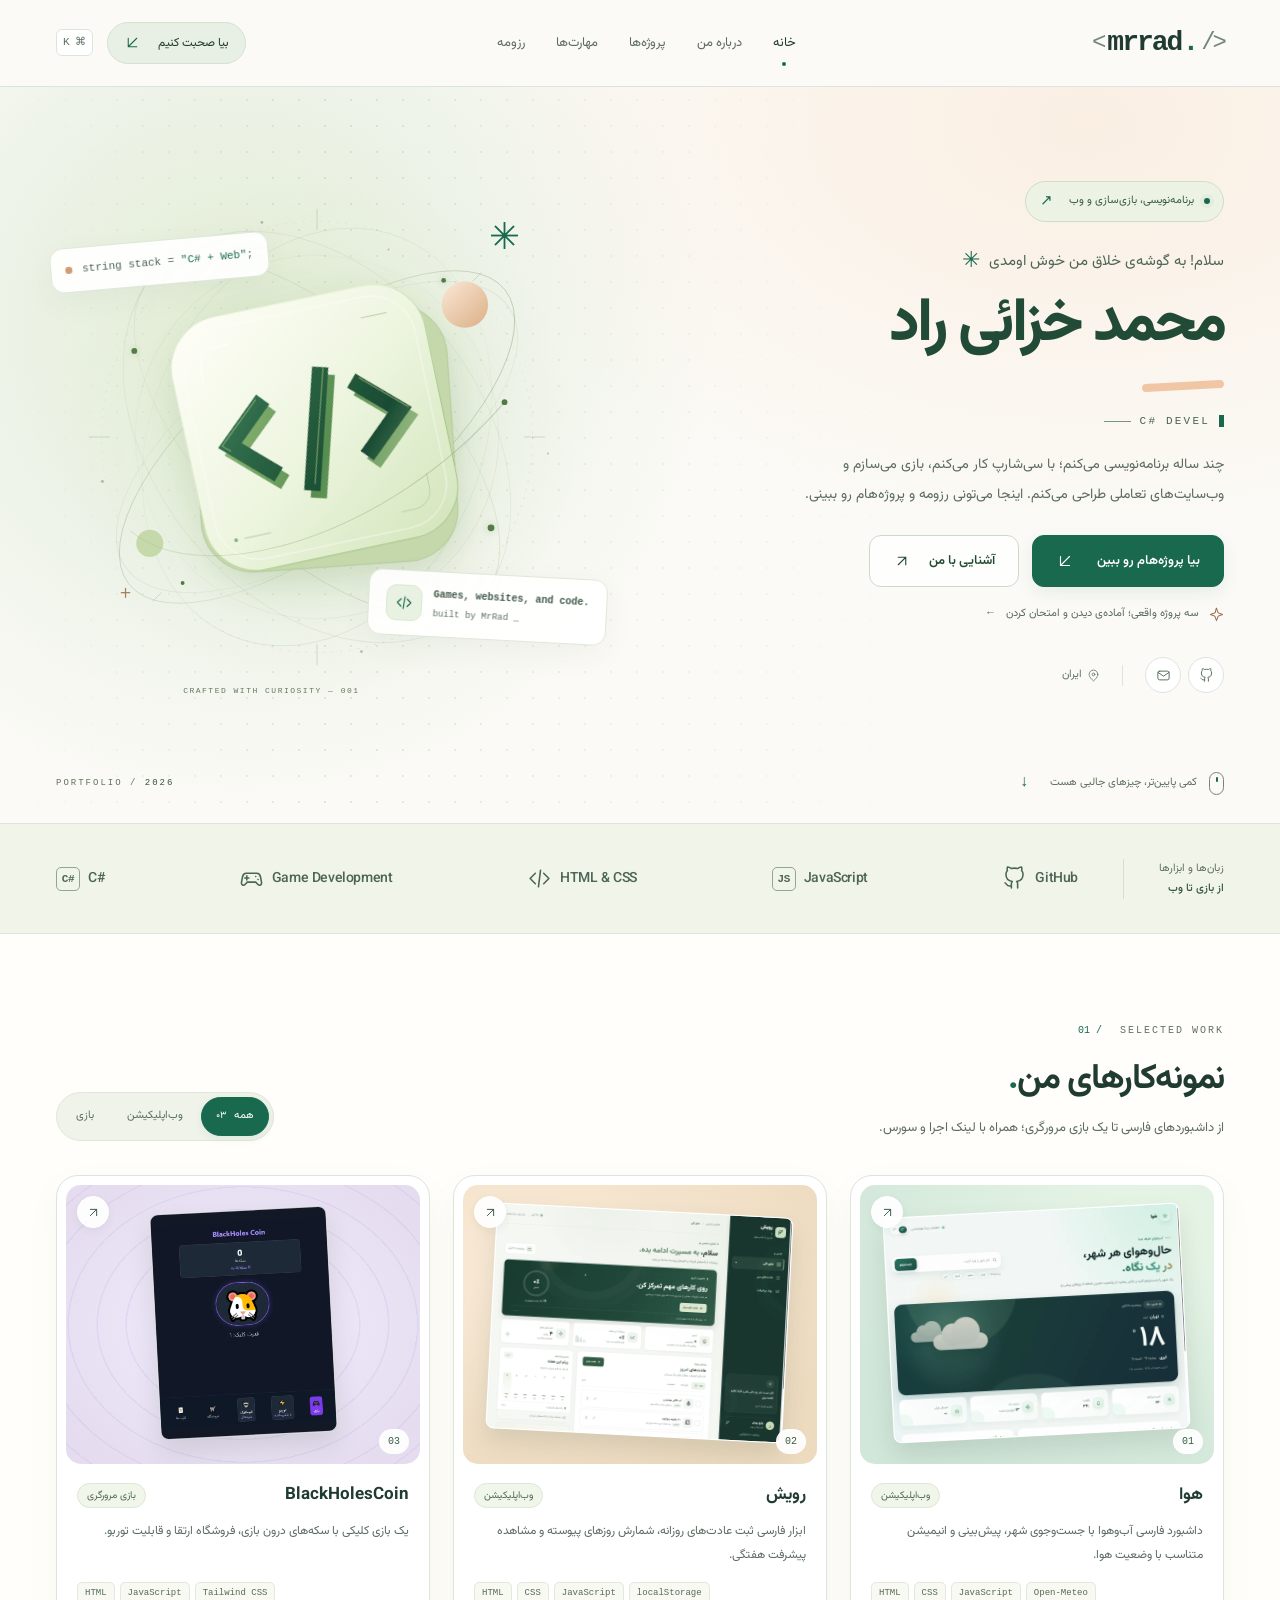
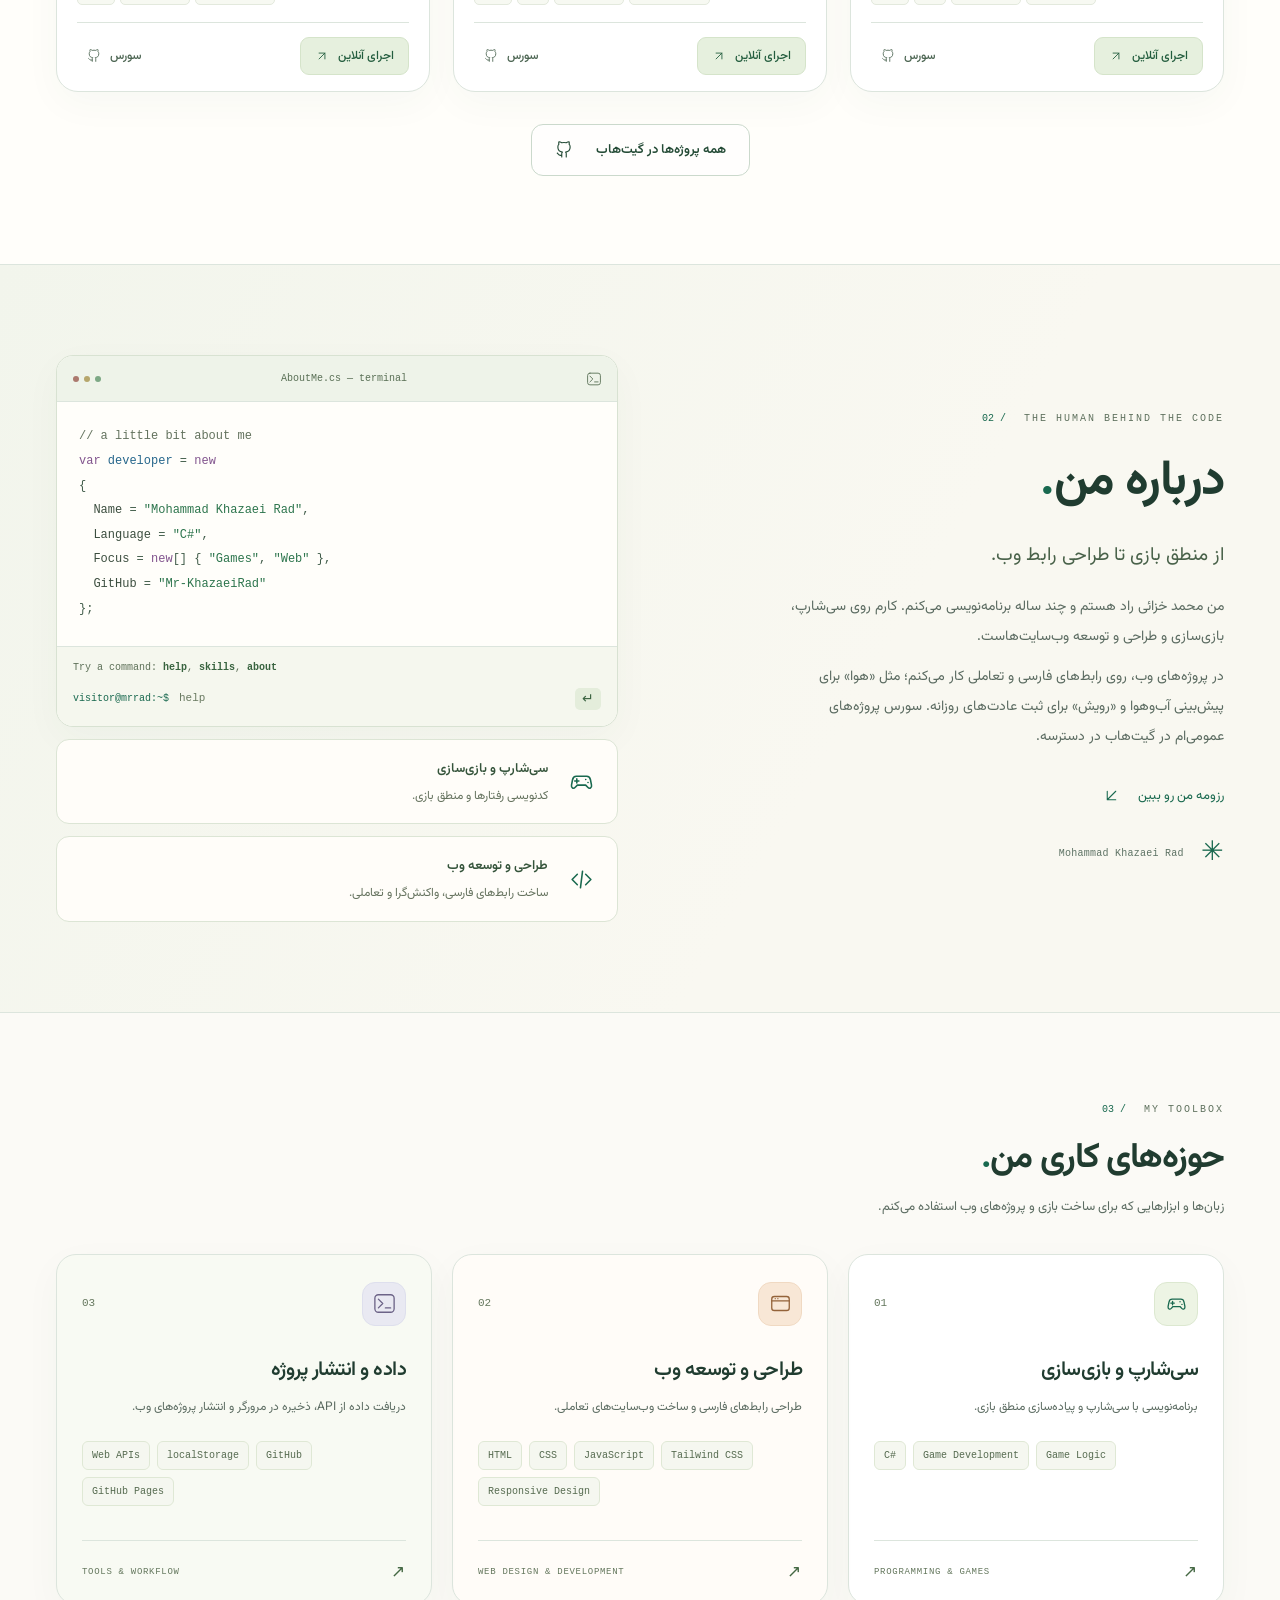
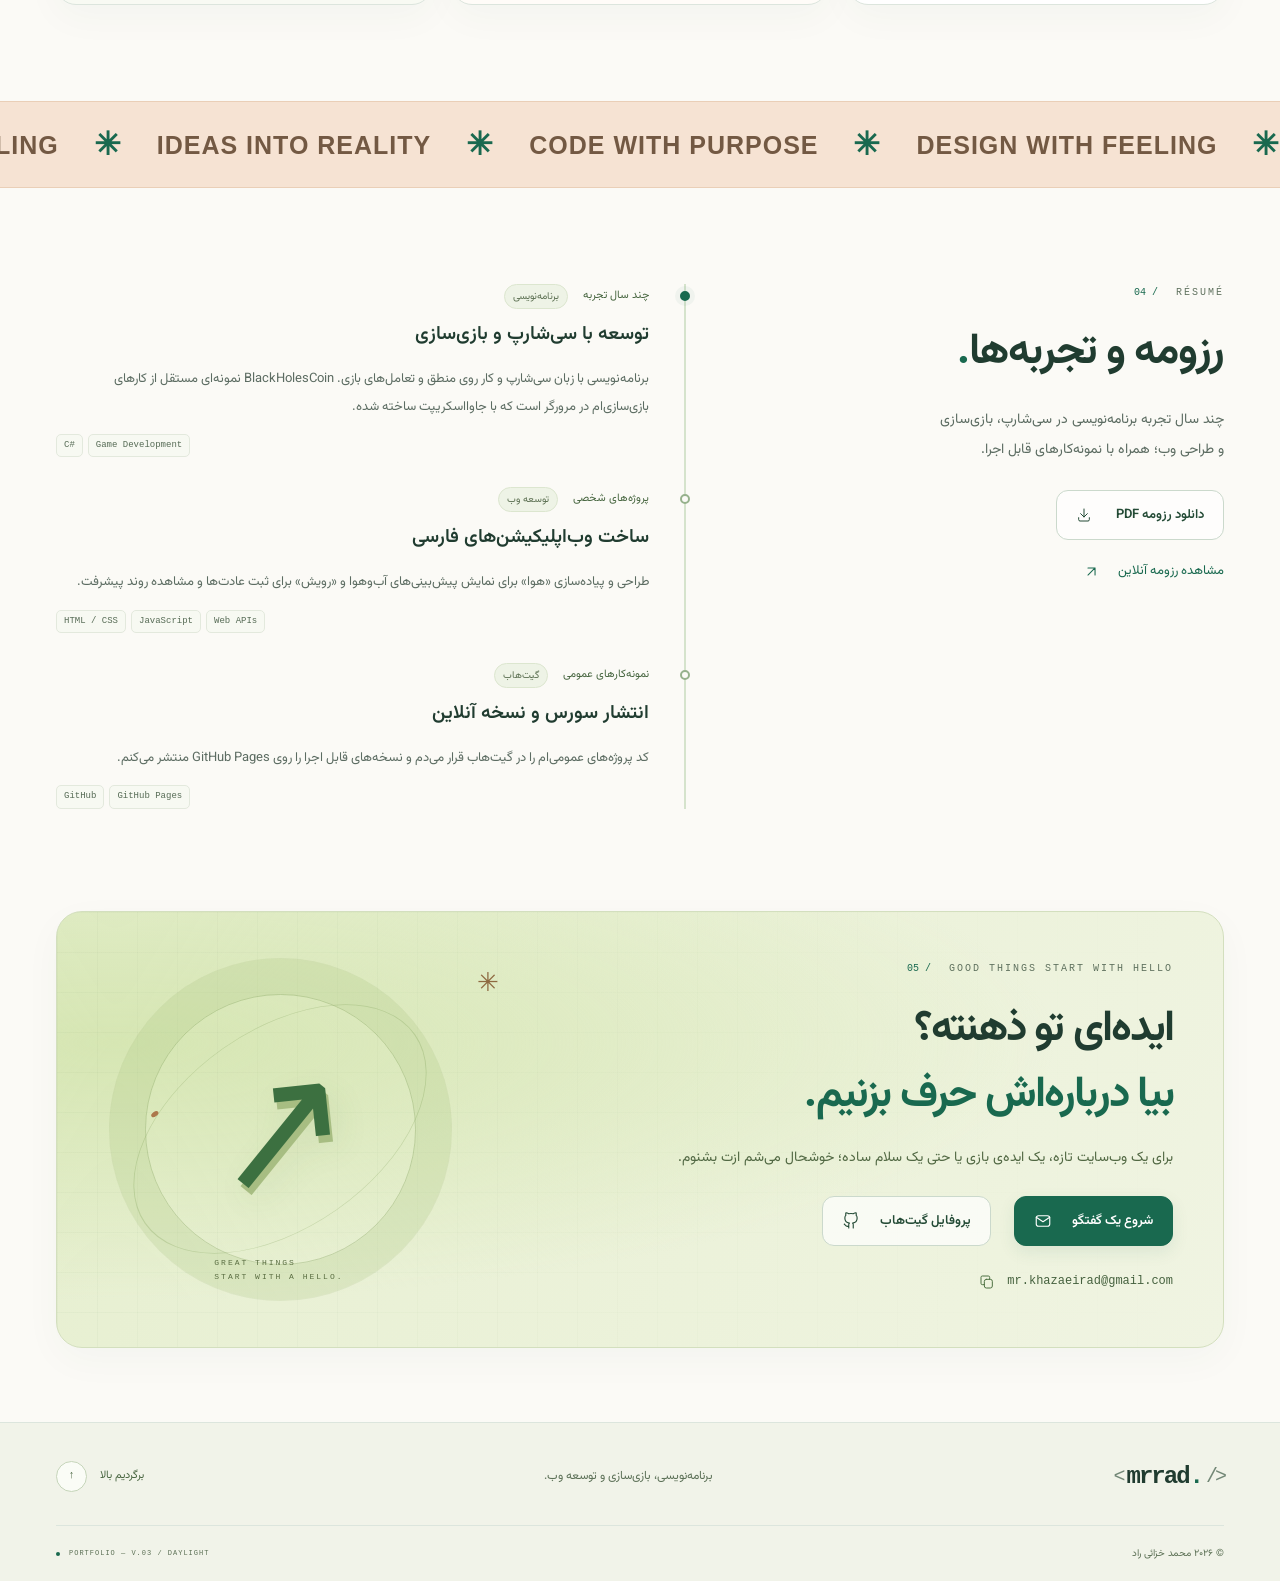
==== commit 9ef658f3: "Switch to warm light theme and enable email contact" ====
--- a/index.html
+++ b/index.html
@@ -3,7 +3,7 @@
 <head>
   <meta charset="utf-8">
   <meta name="viewport" content="width=device-width, initial-scale=1">
-  <meta name="theme-color" content="#090c0e">
+  <meta name="theme-color" content="#fbfaf6">
   <meta name="description" content="سایت شخصی محمد خزائی راد؛ برنامه‌نویس سی‌شارپ، بازی‌ساز و طراح وب. رزومه و نمونه‌کارهای هوا، رویش و BlackHolesCoin.">
   <meta property="og:title" content="محمد خزائی راد | برنامه‌نویس، بازی‌ساز و طراح وب">
   <meta property="og:description" content="رزومه و نمونه‌کارهای محمد خزائی راد در برنامه‌نویسی، بازی‌سازی و طراحی وب.">
@@ -63,14 +63,15 @@
       <div class="container hero-layout">
         <div class="hero-copy">
           <div class="availability entrance"><span class="status-dot"></span> برنامه‌نویسی، بازی‌سازی و وب <span class="availability-arrow" aria-hidden="true">↗</span></div>
-          <p class="hero-greeting entrance">سلام، خوش اومدی! <span class="wave" aria-hidden="true">✳</span></p>
+          <p class="hero-greeting entrance">سلام! به گوشه‌ی خلاق من خوش اومدی <span class="wave" aria-hidden="true">✳</span></p>
           <h1 id="hero-title" class="entrance" data-profile="name">محمد خزائی راد</h1>
           <div class="hero-role entrance" dir="ltr" aria-hidden="true"><span class="role-line"></span><span id="changing-role">C# DEVELOPER</span><span class="type-caret"></span></div>
           <p class="hero-description entrance">چند ساله برنامه‌نویسی می‌کنم؛ با سی‌شارپ کار می‌کنم، بازی می‌سازم و وب‌سایت‌های تعاملی طراحی می‌کنم. اینجا می‌تونی رزومه و پروژه‌هام رو ببینی.</p>
           <div class="hero-buttons entrance">
-            <a class="button button-primary magnetic" href="#projects">کشف پروژه‌های من <svg class="icon"><use href="#i-arrow"/></svg></a>
-            <a class="button button-secondary" href="#experience">مشاهده رزومه <span aria-hidden="true">↓</span></a>
-          </div>
+            <a class="button button-primary magnetic" href="#projects">بیا پروژه‌هام رو ببین <svg class="icon" aria-hidden="true"><use href="#i-arrow"/></svg></a>
+            <a class="button button-secondary" href="#experience">آشنایی با من <svg class="icon" aria-hidden="true"><use href="#i-arrow-up"/></svg></a>
+          </div>
+          <a class="hero-invitation entrance" href="#projects"><svg class="icon" aria-hidden="true"><use href="#i-spark"/></svg> سه پروژه واقعی؛ آماده‌ی دیدن و امتحان کردن <span aria-hidden="true">←</span></a>
           <div class="hero-bottom entrance">
             <div class="social-links">
               <a class="social-button" data-social="github" href="https://github.com/Mr-KhazaeiRad" target="_blank" rel="noopener noreferrer" aria-label="گیت‌هاب محمد خزائی راد"><svg class="icon"><use href="#i-github"/></svg></a>
@@ -84,7 +85,7 @@
             <div class="orbit-halo"></div>
             <div class="orbital-ring ring-one"></div>
             <div class="orbital-ring ring-two"></div>
-            <img class="orbit-image" src="./assets/code-orbit.svg" width="600" height="600" alt="نماد سه‌بعدی کد در میان مدارهای سبز درخشان" fetchpriority="high">
+            <img class="orbit-image" src="./assets/code-orbit.svg" width="600" height="600" alt="نماد سه‌بعدی کد روی کارت‌های سبز روشن و کرم، میان مدارهای رنگی" fetchpriority="high">
             <div class="floating-note note-top" dir="ltr"><span class="note-dot"></span><code>string stack = <b>"C# + Web"</b>;</code></div>
             <div class="floating-note note-bottom" dir="ltr">
               <span class="note-icon"><svg class="icon"><use href="#i-code"/></svg></span>
@@ -221,14 +222,14 @@
         <div class="contact-card reveal">
           <div class="contact-grid" aria-hidden="true"></div>
           <span class="contact-spark" aria-hidden="true">✳</span>
-          <div class="contact-content"><span class="eyebrow" dir="ltr"><span>05 /</span> LET'S CONNECT</span><h2 id="contact-title">در ارتباط <span class="text-mint">باشیم.</span></h2><p>پروژه‌ها و فعالیت‌هام رو می‌تونی از پروفایل گیت‌هاب دنبال کنی.</p><div class="contact-actions"><a class="button button-primary magnetic" data-social="github" href="https://github.com/Mr-KhazaeiRad" target="_blank" rel="noopener noreferrer">پروفایل گیت‌هاب <svg class="icon" aria-hidden="true"><use href="#i-github"/></svg></a><button class="button button-secondary" type="button" id="open-contact" hidden>گفتگو از طریق ایمیل <svg class="icon" aria-hidden="true"><use href="#i-mail"/></svg></button><button class="email-copy" type="button" id="copy-email" hidden><span data-profile="email" dir="ltr"></span><svg class="icon" aria-hidden="true"><use href="#i-copy"/></svg></button></div></div>
+          <div class="contact-content"><span class="eyebrow" dir="ltr"><span>05 /</span> GOOD THINGS START WITH HELLO</span><h2 id="contact-title">ایده‌ای تو ذهنته؟<br><span class="text-mint">بیا درباره‌اش حرف بزنیم.</span></h2><p>برای یک وب‌سایت تازه، یک ایده‌ی بازی یا حتی یک سلام ساده؛ خوشحال می‌شم ازت بشنوم.</p><div class="contact-actions"><a class="button button-secondary" data-social="github" href="https://github.com/Mr-KhazaeiRad" target="_blank" rel="noopener noreferrer">پروفایل گیت‌هاب <svg class="icon" aria-hidden="true"><use href="#i-github"/></svg></a><button class="button button-primary magnetic" type="button" id="open-contact" hidden>شروع یک گفتگو <svg class="icon" aria-hidden="true"><use href="#i-mail"/></svg></button></div><button class="email-copy" type="button" id="copy-email" hidden><span data-profile="email" dir="ltr">mr.khazaeirad@gmail.com</span><svg class="icon" aria-hidden="true"><use href="#i-copy"/></svg></button></div>
           <div class="contact-art" aria-hidden="true"><span class="contact-art-ring"></span><span class="contact-art-core">↗</span><span class="contact-art-orbit"></span><span class="contact-art-label" dir="ltr">GREAT THINGS<br>START WITH A HELLO.</span></div>
         </div>
       </div>
     </section>
   </main>
 
-  <footer class="site-footer"><div class="container footer-top"><a class="brand" href="#home" dir="ltr" aria-label="mrrad، بازگشت به بالای صفحه"><span class="brand-bracket">&lt;</span>mrrad<span class="brand-dot">.</span><span class="brand-bracket">/&gt;</span></a><p>برنامه‌نویسی، بازی‌سازی و توسعه وب.</p><a class="back-to-top" href="#home">برگردیم بالا <span>↑</span></a></div><div class="container footer-bottom"><span>© <span id="current-year">۲۰۲۶</span> <span data-profile="name">محمد خزائی راد</span></span><span class="footer-version" dir="ltr"><span class="status-dot"></span> PORTFOLIO — V.02</span></div></footer>
+  <footer class="site-footer"><div class="container footer-top"><a class="brand" href="#home" dir="ltr" aria-label="mrrad، بازگشت به بالای صفحه"><span class="brand-bracket">&lt;</span>mrrad<span class="brand-dot">.</span><span class="brand-bracket">/&gt;</span></a><p>برنامه‌نویسی، بازی‌سازی و توسعه وب.</p><a class="back-to-top" href="#home">برگردیم بالا <span>↑</span></a></div><div class="container footer-bottom"><span>© <span id="current-year">۲۰۲۶</span> <span data-profile="name">محمد خزائی راد</span></span><span class="footer-version" dir="ltr"><span class="status-dot"></span> PORTFOLIO — V.03 / DAYLIGHT</span></div></footer>
 
   <dialog class="project-dialog" id="project-dialog" aria-labelledby="project-dialog-title"><div class="dialog-top"><span class="eyebrow" dir="ltr">PROJECT / OVERVIEW</span><button class="dialog-close" type="button" data-close-dialog aria-label="بستن جزئیات پروژه"><svg class="icon"><use href="#i-close"/></svg></button></div><div id="project-dialog-preview" class="dialog-project-preview" aria-hidden="true"></div><div class="project-dialog-body"><div class="dialog-project-label" id="project-dialog-kind"></div><h2 id="project-dialog-title"></h2><p id="project-dialog-description"></p><div id="project-dialog-tags" class="skill-tags" dir="ltr"></div><h3>امکانات پروژه</h3><ul id="project-dialog-features"></ul><div class="project-dialog-actions"><a class="button button-primary" id="project-demo" target="_blank" rel="noopener noreferrer">اجرای آنلاین <svg class="icon" aria-hidden="true"><use href="#i-arrow-up"/></svg></a><a class="button button-secondary" id="project-repository" target="_blank" rel="noopener noreferrer">سورس در گیت‌هاب <svg class="icon" aria-hidden="true"><use href="#i-github"/></svg></a></div></div></dialog>
 
--- a/styles.css
+++ b/styles.css
@@ -1,7 +1,7 @@
 @font-face{font-family:Vazirmatn;src:url('./assets/vazirmatn.woff2') format('woff2');font-weight:100 900;font-style:normal;font-display:swap}
-:root{--bg:#090c0e;--surface:#101416;--surface-raised:#14191b;--mint:#b4f6ca;--mint-dark:#82c89b;--text:#eeeFEB;--muted:#929a98;--line:#ffffff12;--font:Vazirmatn,Tahoma,sans-serif;--mono:Consolas,'Courier New',monospace;--ease:cubic-bezier(.22,1,.36,1)}
+:root{--bg:#fbfaf6;--surface:#fff;--surface-raised:#edf4ee;--mint:#19694f;--mint-dark:#124d3a;--text:#203c30;--muted:#5c6c62;--line:#dce5dd;--peach:#f7ddcb;--lime:#e3efbd;--shadow:0 12px 38px #28493609;--font:Vazirmatn,Tahoma,sans-serif;--mono:Consolas,'Courier New',monospace;--ease:cubic-bezier(.22,1,.36,1)}
 *,*::before,*::after{box-sizing:border-box}
-html{scroll-behavior:smooth;scroll-padding-top:105px;color-scheme:dark}
+html{scroll-behavior:smooth;scroll-padding-top:105px;color-scheme:light}
 body{margin:0;background:var(--bg);color:var(--text);font-family:var(--font);font-size:14px;line-height:1.9;overflow-x:clip;-webkit-font-smoothing:antialiased}
 body.dialog-open{overflow:hidden}
 button,input,textarea{font:inherit}
@@ -15,105 +15,109 @@
 button{border:0}
 svg{display:inline-block}
 img{max-width:100%;height:auto}
-::selection{background:var(--mint);color:#0c1c12}
+::selection{background:#d5e8b6;color:#173f2d}
 [hidden]{display:none!important}
 .container{width:min(1200px,calc(100% - 112px));margin-inline:auto}
 .section{position:relative}
 .icon{width:21px;height:21px;fill:none;stroke:currentColor;stroke-width:1.5;stroke-linecap:round;stroke-linejoin:round;flex-shrink:0;vertical-align:middle}
 .icon-library{position:absolute;width:0;height:0;overflow:hidden;pointer-events:none}
 .text-mint{color:var(--mint)}
-.skip-link{position:fixed;top:-100px;right:20px;padding:10px 20px;background:var(--mint);color:var(--bg);border-radius:6px;z-index:200}
+.skip-link{position:fixed;top:-100px;right:20px;padding:10px 20px;background:var(--mint);color:#fff;border-radius:10px;z-index:200}
 .skip-link:focus{top:15px}
-.scroll-progress{position:fixed;inset:0 0 auto;height:2px;z-index:101;background:var(--mint);transform:scaleX(0);transform-origin:right;box-shadow:0 0 12px #b4f6ca40}
-.site-header{position:sticky;top:0;z-index:50;background:#090c0edb;backdrop-filter:blur(20px);border-bottom:1px solid var(--line)}
+.scroll-progress{position:fixed;inset:0 0 auto;height:3px;z-index:101;background:var(--mint);transform:scaleX(0);transform-origin:right}
+.site-header{position:sticky;top:0;z-index:50;background:#fbfaf6ed;backdrop-filter:blur(20px);border-bottom:1px solid var(--line)}
 .header-inner{height:86px;display:flex;align-items:center;justify-content:space-between;gap:30px}
 .brand{font-family:var(--mono);font-size:28px;line-height:1;font-weight:700;letter-spacing:-2px;white-space:nowrap;display:inline-flex;align-items:center;gap:1px}
-.brand-bracket{font-weight:400;font-size:24px;color:#9ca9a0;letter-spacing:-3px}
+.brand-bracket{font-weight:400;font-size:24px;color:#728776;letter-spacing:-3px}
 .brand-bracket:first-child{margin-right:3px}
 .brand-bracket:last-child{margin-left:3px}
 .brand-dot{color:var(--mint)}
 .desktop-nav{display:flex;gap:31px;align-items:center;margin-right:45px}
-.nav-link{font-size:12px;color:#a3aaa6;position:relative;padding:32px 0;transition:color .2s}
+.nav-link{font-size:13px;color:var(--muted);position:relative;padding:30px 0;transition:color .2s}
 .nav-link:hover,.nav-link.active{color:var(--text)}
 .nav-link::after{content:'';width:4px;height:4px;position:absolute;bottom:19px;right:calc(50% - 2px);background:var(--mint);border-radius:100%;transform:scale(0);transition:transform .2s}
 .nav-link.active::after{transform:scale(1)}
 .header-actions{display:flex;gap:14px;align-items:center}
-.header-contact{display:flex;align-items:center;gap:17px;font-size:12px}
+.header-contact{display:flex;align-items:center;gap:17px;font-size:12px;padding:9px 16px;border-radius:30px;background:#e8efe4;border:1px solid #d5e2cf;transition:background .2s}
+.header-contact:hover{background:#dceacb}
 .header-contact .icon{width:17px;height:17px;color:var(--mint);transition:transform .25s}
 .header-contact:hover .icon{transform:translate(-3px,3px)}
-.command-button{background:#ffffff04;display:flex;gap:5px;align-items:center;justify-content:center;border:1px solid #ffffff17;border-radius:5px;color:#b1b6b1;padding:2px 6px;font-size:11px;height:25px;line-height:1;font-family:var(--mono)}
-.command-button:hover{border-color:#b4f6ca70;color:var(--mint)}
+.command-button{background:#fff;display:flex;gap:5px;align-items:center;justify-content:center;border:1px solid var(--line);border-radius:6px;color:#5c7063;padding:2px 6px;font-size:11px;height:27px;line-height:1;font-family:var(--mono)}
+.command-button:hover{border-color:var(--mint);color:var(--mint)}
 .menu-toggle{display:none;background:none;width:30px;height:30px;position:relative;padding:5px}
 .menu-toggle span{height:1px;width:20px;background:var(--text);display:block;margin:6px 0;transition:transform .2s}
 .menu-toggle[aria-expanded=true] span:first-child{transform:translateY(3.5px) rotate(45deg)}
 .menu-toggle[aria-expanded=true] span:last-child{transform:translateY(-3.5px) rotate(-45deg)}
 .mobile-nav{padding:10px 28px 25px;border-top:1px solid var(--line);background:var(--bg)}
-.mobile-nav a{padding:10px 0;display:block;color:#c5cec9}
+.mobile-nav a{padding:10px 0;display:block;color:var(--text);border-bottom:1px solid var(--line)}
 
 /* The first screen */
 .hero{isolation:isolate;overflow:hidden}
-.hero-grid{position:absolute;inset:0;z-index:-1;opacity:.4;background-image:linear-gradient(#b4f6ca05 1px,transparent 1px),linear-gradient(90deg,#b4f6ca05 1px,transparent 1px);background-size:64px 64px;mask-image:linear-gradient(to left,transparent 10%,#000 70%,transparent)}
-.hero::before{content:'';position:absolute;left:-100px;top:15px;width:700px;height:650px;background:radial-gradient(ellipse,#2b604619,transparent 68%);pointer-events:none;z-index:-1}
-.hero-layout{display:grid;grid-template-columns:1.05fr 1fr;gap:18px;align-items:center;min-height:636px;padding-block:65px 42px}
+.hero-grid{position:absolute;inset:0;z-index:-1;background-image:radial-gradient(#58856828 .8px,transparent .8px);background-size:26px 26px;mask-image:linear-gradient(to left,transparent 25%,#000 75%,transparent)}
+.hero::before{content:'';position:absolute;left:-100px;top:-100px;width:850px;height:850px;background:radial-gradient(ellipse at 40% 40%,#e3edd4 0%,#edf3e8 35%,transparent 66%);pointer-events:none;z-index:-1}
+.hero::after{content:'';position:absolute;inset:0;z-index:-1;background:radial-gradient(ellipse at 85% 5%,#fae9d9aa,transparent 42%);pointer-events:none}
+.hero-layout{display:grid;grid-template-columns:1.05fr 1fr;gap:28px;align-items:center;min-height:625px;padding-block:60px 32px}
 .hero-copy{position:relative;z-index:2}
-.availability{display:inline-flex;align-items:center;gap:10px;padding:5px 12px 5px 7px;border:1px solid #b4f6ca22;border-radius:30px;background:#b4f6ca05;font-size:10px;color:#c2d0c6;line-height:1.8}
-.status-dot{display:inline-block;width:6px;height:6px;border-radius:50%;background:var(--mint);box-shadow:0 0 0 4px #b4f6ca0c;flex-shrink:0}
+.availability{display:inline-flex;align-items:center;gap:10px;padding:6px 13px 6px 8px;border:1px solid #cedcc8;border-radius:30px;background:#edf3e4;font-size:11px;color:#385c40;line-height:1.8}
+.status-dot{display:inline-block;width:6px;height:6px;border-radius:50%;background:var(--mint);box-shadow:0 0 0 4px #19694f0b;flex-shrink:0}
 .availability .status-dot{animation:status-pulse 3s ease-in-out infinite}
 .availability-arrow{color:var(--mint);padding-inline:6px;font-size:15px}
-.hero-greeting{font-size:14px;color:#bbc5bf;margin:28px 0 9px;display:flex;align-items:center;gap:9px}
+.hero-greeting{font-size:15px;color:#4f6657;margin:26px 0 9px;display:flex;align-items:center;gap:9px}
 .wave{color:var(--mint);font-size:22px;line-height:1;display:inline-block;animation:slow-spin 20s linear infinite}
 h1{font-size:clamp(42px,4.75vw,70px);font-weight:800;letter-spacing:-2.7px;line-height:1.35;margin:0 0 12px}
-.hero h1{color:var(--mint)}
-.hero-role{display:flex;justify-content:flex-end;align-items:center;gap:9px;color:#becac3;font-family:var(--mono);font-size:11px;letter-spacing:2.2px;min-height:24px;margin-block:11px 18px}
-.role-line{height:1px;width:27px;background:#b4f6ca68}
+.hero h1{color:#214b36;position:relative}
+.hero h1::after{content:'';display:block;width:82px;height:8px;background:#f0c6a5;border-radius:8px;margin-top:15px;transform:rotate(-3deg)}
+.hero-role{display:flex;justify-content:flex-end;align-items:center;gap:9px;color:#496454;font-family:var(--mono);font-size:11px;letter-spacing:2.2px;min-height:24px;margin-block:19px 17px}
+.role-line{height:1px;width:27px;background:#79967b}
 .type-caret{width:5px;height:12px;background:var(--mint);animation:blink 1s steps(1) infinite}
-.hero-description{font-size:13px;line-height:2.25;max-width:420px;color:var(--muted);margin:0 0 28px}
+.hero-description{font-size:14px;line-height:2.15;max-width:450px;color:var(--muted);margin:0 0 25px}
 .hero-buttons{display:flex;align-items:center;gap:13px}
-.button{display:inline-flex;justify-content:center;align-items:center;gap:25px;border-radius:6px;padding:13px 22px;min-height:48px;font-size:12px;font-weight:500;line-height:1.7;transition:background .25s,border-color .25s,box-shadow .25s,transform .4s var(--ease);border:1px solid transparent;white-space:nowrap}
+.button{display:inline-flex;justify-content:center;align-items:center;gap:23px;border-radius:12px;padding:14px 23px;min-height:50px;font-size:13px;font-weight:600;line-height:1.7;transition:background .25s,border-color .25s,box-shadow .25s,transform .4s var(--ease);border:1px solid transparent;white-space:nowrap}
 .button .icon{width:18px;height:18px;transition:transform .25s}
 .button:hover .icon{transform:translate(-2px,2px)}
-.button-primary{background:var(--mint);color:#102519;border-color:var(--mint)}
-.button-primary:hover{background:#caffe0;box-shadow:0 5px 30px #b4f6ca1c}
-.button-secondary{border-color:#ffffff20;background:#ffffff02;color:#d6ded8}
-.button-secondary:hover{background:#ffffff07;border-color:#b4f6ca50}
-.hero-buttons .button-secondary{border-color:transparent;background:none;gap:18px;padding-inline:15px}
-.hero-buttons .button-secondary:hover{color:var(--mint)}
+.button-primary{background:var(--mint);color:#fff;border-color:var(--mint);box-shadow:0 6px 17px #19694f17}
+.button-primary:hover{background:var(--mint-dark);border-color:var(--mint-dark);box-shadow:0 8px 24px #19694f27}
+.button-secondary{border-color:#cbd9cc;background:#ffffffb3;color:#244b36}
+.button-secondary:hover{background:#eef5e9;border-color:#a5bda4}
+.hero-buttons .button-secondary{gap:18px}
+.hero-invitation{display:flex;align-items:center;gap:10px;color:#596c5c;font-size:11px;margin-top:17px}
+.hero-invitation>svg{width:15px;height:15px;color:#8d583d}
 .hero-bottom{display:flex;align-items:center;gap:22px;margin-top:32px}
 .social-links{display:flex;gap:7px}
-.social-button{background:transparent;border:1px solid #ffffff12;border-radius:50%;height:33px;width:33px;display:flex;align-items:center;justify-content:center;color:#a2ada6;transition:border-color .2s,color .2s,transform .2s}
+.social-button{background:#fff;border:1px solid var(--line);border-radius:50%;height:36px;width:36px;display:flex;align-items:center;justify-content:center;color:#526b59;transition:border-color .2s,color .2s,transform .2s}
 .social-button .icon{width:15px;height:15px}
-.social-button:hover{border-color:#b4f6ca60;color:var(--mint);transform:translateY(-3px)}
-.hero-location{font-size:10px;display:flex;align-items:center;gap:5px;color:#7b8980;padding-right:22px;border-right:1px solid #ffffff13}
+.social-button:hover{border-color:#6a9678;color:var(--mint);transform:translateY(-3px)}
+.hero-location{font-size:11px;display:flex;align-items:center;gap:5px;color:#60735f;padding-right:22px;border-right:1px solid var(--line)}
 .hero-location .icon{width:13px;height:13px}
 .hero-art{direction:ltr;position:relative;align-self:stretch;display:flex;align-items:center;justify-content:center;margin-left:-35px;min-width:0}
 .art-parallax{position:relative;width:100%;aspect-ratio:1;max-width:580px;transition:transform .6s var(--ease);transform:translate3d(var(--art-x,0),var(--art-y,0),0)}
 .orbit-image{width:100%;height:100%;display:block;position:relative;animation:art-float 7s ease-in-out infinite}
-.orbit-halo{position:absolute;inset:15%;border-radius:50%;background:radial-gradient(#97eeb416,transparent 70%);animation:halo-pulse 7s ease-in-out infinite}
-.orbital-ring{position:absolute;border:1px solid #b4f6ca0d;border-radius:50%;inset:10%;pointer-events:none}
+.orbit-halo{position:absolute;inset:17%;border-radius:50%;background:radial-gradient(#b6d6a84d,transparent 70%);animation:halo-pulse 7s ease-in-out infinite}
+.orbital-ring{position:absolute;border:1px solid #79997525;border-radius:50%;inset:10%;pointer-events:none}
 .ring-one{transform:rotate(-34deg) scaleY(.45)}
 .ring-two{transform:rotate(50deg) scaleY(.7)}
-.floating-note{position:absolute;background:linear-gradient(140deg,#1c2521f2,#101613f7);border:1px solid #d0ffda27;box-shadow:0 12px 30px #0004;border-radius:8px;display:flex;align-items:center;backdrop-filter:blur(12px);z-index:3}
+.floating-note{position:absolute;background:#ffffffeb;border:1px solid #dde8d8;box-shadow:0 10px 30px #3251390d;border-radius:13px;display:flex;align-items:center;backdrop-filter:blur(12px);z-index:3}
 .note-top{left:4%;top:16%;gap:10px;padding:11px 14px;transform:rotate(-5deg);animation:note-float 6s ease-in-out infinite}
-.note-top code{font-family:var(--mono);font-size:10px;color:#b9c9bd}
+.note-top code{font-family:var(--mono);font-size:11px;color:#4c6554}
 .note-top code b{font-weight:400;color:var(--mint)}
-.note-dot{height:6px;width:6px;background:var(--mint);border-radius:2px;box-shadow:0 0 12px #b4f6ca40}
+.note-dot{height:7px;width:7px;background:#d39c72;border-radius:3px}
 .note-bottom{right:0;bottom:15%;gap:11px;padding:13px 17px;transform:rotate(3deg);animation:note-float 6s ease-in-out infinite reverse}
-.note-icon{width:32px;height:32px;display:grid;place-items:center;background:#b4f6ca0d;color:var(--mint);border:1px solid #b4f6ca20;border-radius:6px}
+.note-icon{width:36px;height:36px;display:grid;place-items:center;background:#e9f2e2;color:var(--mint);border:1px solid #d9e7d0;border-radius:10px}
 .note-icon .icon{width:18px;height:18px}
-.note-bottom strong{font-family:var(--mono);font-size:10px;font-weight:400;display:block;color:#dce6dd}
-.note-bottom div>span{display:block;font-family:var(--mono);font-size:8px;color:#899b8d;margin-top:1px}
+.note-bottom strong{font-family:var(--mono);font-size:10px;font-weight:600;display:block;color:#3f5847}
+.note-bottom div>span{display:block;font-family:var(--mono);font-size:9px;color:#607163;margin-top:2px}
 .tiny-cursor{color:var(--mint);animation:blink 1s steps(1) infinite}
 .floating-star{position:absolute;color:var(--mint)}
 .star-one{top:10%;right:15%;font-size:37px;font-weight:300;animation:slow-spin 25s linear infinite}
-.star-two{bottom:19%;left:16%;font-size:25px;font-weight:200;color:#b4f6ca70}
-.art-coordinate{position:absolute;bottom:5%;left:27%;color:#65756a;font-family:var(--mono);font-size:8px;letter-spacing:1.5px}
+.star-two{bottom:19%;left:16%;font-size:25px;font-weight:200;color:#a47c59}
+.art-coordinate{position:absolute;bottom:5%;left:27%;color:#65775f;font-family:var(--mono);font-size:8px;letter-spacing:1.5px}
 .hero-footnote{display:flex;justify-content:space-between;align-items:center;padding-block:9px 25px}
-.scroll-hint{display:flex;align-items:center;gap:12px;color:#78847b;font-size:10px}
-.scroll-hint>span:last-child{font-size:16px;color:#b7c5bb;margin-right:10px}
+.scroll-hint{display:flex;align-items:center;gap:12px;color:#60725f;font-size:11px}
+.scroll-hint>span:last-child{font-size:16px;color:var(--mint);margin-right:10px}
 .mouse-icon{display:inline-flex;width:15px;height:23px;border:1px solid #78847b;border-radius:10px;justify-content:center;padding-top:4px}
 .mouse-icon>span{width:2px;height:5px;border-radius:2px;background:var(--mint);animation:mouse-scroll 2s ease-in-out infinite}
-.hero-edition{font-family:var(--mono);font-size:9px;letter-spacing:2px;color:#6d7971}
-.hero-edition span{color:#aab7ad}
+.hero-edition{font-family:var(--mono);font-size:9px;letter-spacing:2px;color:#60735f}
+.hero-edition span{color:#34563c}
 .entrance{animation:entrance .9s var(--ease) both}
 .hero-copy>.entrance:nth-child(2){animation-delay:.08s}
 .hero-copy>.entrance:nth-child(3){animation-delay:.16s}
@@ -121,37 +125,39 @@
 .hero-copy>.entrance:nth-child(5){animation-delay:.32s}
 .hero-copy>.entrance:nth-child(6){animation-delay:.4s}
 .hero-copy>.entrance:nth-child(7){animation-delay:.48s}
+.hero-copy>.entrance:nth-child(8){animation-delay:.56s}
 .hero-art.entrance{animation-delay:.2s;animation-duration:1.4s}
-.tech-strip{border-block:1px solid var(--line);background:#ffffff01}
+.tech-strip{border-block:1px solid var(--line);background:#f0f4e9}
 .tech-strip-inner{display:flex;align-items:center;gap:45px;min-height:109px}
-.tech-caption{font-size:10px;color:#707e74;line-height:1.8;flex-shrink:0;border-left:1px solid var(--line);padding-left:35px}
-.tech-caption strong{font-weight:400;color:#a6b2a9}
-.tech-list{display:flex;justify-content:space-between;align-items:center;gap:25px;flex:1;color:#a6afa9}
+.tech-caption{font-size:11px;color:#5e715d;line-height:1.8;flex-shrink:0;border-left:1px solid #d7dfcf;padding-left:35px}
+.tech-caption strong{font-weight:500;color:#365641}
+.tech-list{display:flex;justify-content:space-between;align-items:center;gap:25px;flex:1;color:#4c6654}
 .tech-list>span{display:flex;gap:8px;align-items:center;font-size:14px;letter-spacing:-.4px;font-weight:500;white-space:nowrap;transition:color .25s}
 .tech-list>span:hover{color:var(--mint)}
 .tech-logo{width:25px;height:25px}
-.tech-token{display:grid;place-items:center;width:22px;height:22px;border:1px solid #a6afa9;border-radius:4px;font:700 11px var(--mono)}
+.tech-token{display:grid;place-items:center;width:24px;height:24px;border:1px solid #8eaa8b;border-radius:5px;font:700 11px var(--mono)}
 
 /* Work, built entirely in the browser */
-.projects-section{padding-block:94px 93px}
-.eyebrow{font-family:var(--mono);font-size:9px;letter-spacing:2px;display:block;color:#8b9d90;text-align:right;line-height:1.8}
+.projects-section{padding-block:88px;background:#fffefa}
+.eyebrow{font-family:var(--mono);font-size:10px;letter-spacing:2px;display:block;color:#60725f;text-align:right;line-height:1.8}
 .eyebrow>span{color:var(--mint);margin-right:10px;letter-spacing:0}
 .section-heading{display:flex;justify-content:space-between;align-items:flex-end;gap:20px;margin-bottom:34px}
 h2{font-size:35px;letter-spacing:-1.3px;font-weight:700;line-height:1.6;margin:12px 0 8px}
-.section-heading p{font-size:12px;color:var(--muted);margin:7px 0 0}
-.project-filters{display:flex;gap:5px;align-items:center;padding-bottom:5px}
-.filter-button{padding:7px 12px;background:transparent;border:1px solid transparent;border-radius:5px;font-size:10px;color:#87968d;transition:color .2s,background .2s,border-color .2s;white-space:nowrap}
-.filter-button.active{color:#dce8df;background:#ffffff06;border-color:#ffffff15}
+.section-heading p{font-size:13px;color:var(--muted);margin:7px 0 0}
+.project-filters{display:flex;gap:3px;align-items:center;background:#eff3e9;border:1px solid #e0e7d8;border-radius:30px;padding:4px}
+.filter-button{padding:8px 14px;background:transparent;border:1px solid transparent;border-radius:24px;font-size:11px;color:#5a705e;transition:color .2s,background .2s,border-color .2s;white-space:nowrap}
+.filter-button.active{color:#fff;background:var(--mint);border-color:var(--mint);box-shadow:0 3px 9px #19694f12}
 .filter-button:hover{color:var(--mint)}
-.filter-button span{color:var(--mint);font-size:9px;margin-right:4px}
+.filter-button.active:hover{color:#fff}
+.filter-button span{color:inherit;font-size:10px;margin-right:4px}
 .projects-grid{display:grid;grid-template-columns:repeat(3,minmax(0,1fr));gap:23px}
-.project-card{min-width:0;display:flex;flex-direction:column}
-.project-preview{display:block;width:100%;aspect-ratio:1.27;position:relative;overflow:hidden;border:1px solid #ffffff0a;border-radius:9px;padding:0;text-align:initial;transition:border-color .3s}
-.project-preview:hover{border-color:#b4f6ca40}
-.preview-hava{background:radial-gradient(ellipse at 80% 20%,#284e49,#122321 80%)}
-.preview-rooyesh{background:radial-gradient(ellipse at 20% 30%,#344637,#1b261d 80%)}
-.preview-blackholes{background:repeating-radial-gradient(ellipse at 50% 50%,#a28dde17 0 1px,transparent 2px 29px),radial-gradient(ellipse at center,#3a2b52,#1a1625 85%)}
-.project-shot{position:absolute;inset:9% 8% 10%;display:block;overflow:hidden;border:1px solid #ffffff26;border-radius:8px;box-shadow:0 15px 28px #0005;transform:rotate(-3deg);transition:transform .65s var(--ease);background:#172423}
+.project-card{min-width:0;display:flex;flex-direction:column;background:var(--surface);border:1px solid var(--line);border-radius:22px;padding:9px;box-shadow:var(--shadow);transition:border-color .3s,box-shadow .3s}
+.project-card:hover{border-color:#b2c6af;box-shadow:0 18px 40px #28493612}
+.project-preview{display:block;width:100%;aspect-ratio:1.27;position:relative;overflow:hidden;border:0;border-radius:15px;padding:0;text-align:initial}
+.preview-hava{background:radial-gradient(ellipse at 80% 20%,#e9f6e7,#d1e7da 80%)}
+.preview-rooyesh{background:radial-gradient(ellipse at 20% 30%,#fbebd8,#eddbc0 80%)}
+.preview-blackholes{background:repeating-radial-gradient(ellipse at 50% 50%,#a28dde25 0 1px,transparent 2px 29px),radial-gradient(ellipse at center,#f2ecff,#e5ddef 85%)}
+.project-shot{position:absolute;inset:9% 8% 10%;display:block;overflow:hidden;border:1px solid #ffffffcc;border-radius:8px;box-shadow:0 13px 24px #38513824;transform:rotate(-3deg);transition:transform .65s var(--ease);background:#fff}
 .preview-rooyesh .project-shot{transform:rotate(3deg)}
 .preview-blackholes .project-shot{inset-inline:25%;background:#131827}
 .project-shot img{display:block;width:100%;height:100%;object-fit:cover;object-position:center top}
@@ -160,179 +166,185 @@
 .browser-dots{display:flex;gap:3px;align-items:center}
 .browser-dots i{width:4px;height:4px;border-radius:50%;background:#7c8b81}
 .browser-dots i:first-child{background:#ac796e}.browser-dots i:nth-child(2){background:#b6a66c}.browser-dots i:nth-child(3){background:#7da885}
-.preview-number{position:absolute;bottom:10px;right:11px;font-size:10px;font-family:var(--mono);color:#e3eee6;background:#0b1112e0;border:1px solid #ffffff21;border-radius:4px;padding:1px 6px;z-index:2}
-.preview-open{position:absolute;left:11px;top:11px;border:1px solid #ffffff2b;background:#0a0f0bd9;width:30px;height:30px;display:grid;place-items:center;border-radius:50%;color:#e4efe7;opacity:.8;transition:transform .3s,opacity .3s}
+.preview-number{position:absolute;bottom:10px;right:11px;font-size:10px;font-family:var(--mono);color:#355d43;background:#ffffffeb;border:1px solid #ffffffa6;border-radius:20px;padding:2px 8px;z-index:2}
+.preview-open{position:absolute;left:11px;top:11px;border:1px solid #fff;background:#ffffffed;width:32px;height:32px;display:grid;place-items:center;border-radius:50%;color:#315641;transition:transform .3s;box-shadow:0 3px 8px #244b3610}
 .preview-open .icon{width:15px;height:15px}
 .project-preview:hover .preview-open,.project-preview:focus-visible .preview-open{opacity:1;transform:translate(2px,-2px)}
-.project-info{flex:1;display:flex;flex-direction:column;padding:16px 1px 0}
+.project-info{flex:1;display:flex;flex-direction:column;padding:18px 11px 7px}
 .project-title-row{display:flex;flex-wrap:wrap;align-items:center;justify-content:space-between;gap:4px 10px}
 .project-title-row h3{font-size:17px;font-weight:700;margin:0;line-height:1.6}
-.project-kind{color:#b0c6b7;border:1px solid #b4f6ca22;border-radius:20px;padding:2px 9px;font-size:10px;white-space:nowrap}
-.project-info>p{flex:1;font-size:12px;color:#a2afa6;line-height:1.9;margin:9px 0 14px}
+.project-kind{color:#4e6954;border:1px solid #dce7d6;border-radius:20px;background:#f1f6eb;padding:2px 9px;font-size:10px;white-space:nowrap}
+.project-info>p{flex:1;font-size:12px;color:var(--muted);line-height:2;margin:10px 0 15px}
 .tags{display:flex;gap:5px;flex-wrap:wrap}
-.tags>span{font-family:var(--mono);font-size:8px;line-height:1.7;border:1px solid #ffffff10;color:#98aa9d;border-radius:3px;padding:3px 6px;white-space:nowrap}
-.project-links{display:flex;align-items:center;gap:14px;margin-top:12px;border-top:1px solid var(--line);flex-wrap:wrap}
-.project-links>a{display:inline-flex;gap:6px;align-items:center;min-height:40px;font-size:11px;color:#bbccc1}
-.project-links>a.project-live,.project-links>a:hover{color:var(--mint)}
+.tags>span{font-family:var(--mono);font-size:9px;line-height:1.7;border:1px solid #e3e9dd;color:#566b55;background:#f7f9f2;border-radius:5px;padding:3px 7px;white-space:nowrap}
+.project-links{display:flex;align-items:center;justify-content:space-between;gap:10px;margin-top:17px;border-top:1px solid var(--line);padding-top:14px;flex-wrap:wrap}
+.project-links>a{display:inline-flex;gap:9px;align-items:center;justify-content:center;min-height:38px;padding:5px 10px;font-size:12px;font-weight:500;color:#4c6552;border-radius:9px;transition:background .2s,color .2s}
+.project-links>a.project-live{background:#e6f0de;color:#235d3e;border:1px solid #d5e4ca;padding-inline:14px}
+.project-links>a:hover{color:var(--mint);background:#eef4e7}
 .project-links .icon{width:14px;height:14px}
 .projects-more{margin-top:32px;display:flex;justify-content:center}
 
 /* A small window into the person */
-.about-section{padding-block:90px;border-top:1px solid var(--line);background:linear-gradient(115deg,#101a130f,transparent)}
+.about-section{padding-block:90px;border-block:1px solid var(--line);background:linear-gradient(120deg,#f2f5ec,#f9f8f1 65%)}
 .about-layout{display:grid;grid-template-columns:.9fr 1fr;gap:100px;align-items:center}
 .about-copy h2{font-size:49px;line-height:1.45;margin-block:19px 20px}
-.about-lead{font-size:17px!important;color:#d5e0d8!important;line-height:1.9!important;margin-bottom:18px!important}
-.about-copy>p{font-size:12px;line-height:2.2;color:#8e9f93;max-width:425px;margin:10px 0}
-.text-link{font-size:11px;display:inline-flex;align-items:center;gap:18px;color:var(--mint);margin-top:16px}
+.about-lead{font-size:19px!important;color:#49624a!important;line-height:1.9!important;margin-bottom:18px!important}
+.about-copy>p{font-size:14px;line-height:2.15;color:var(--muted);max-width:435px;margin:10px 0}
+.text-link{font-size:13px;display:inline-flex;align-items:center;gap:18px;color:var(--mint);margin-top:16px;min-height:35px}
 .text-link .icon{width:17px;height:17px;transition:transform .2s}
 .text-link:hover .icon{transform:translate(-3px,3px)}
-.about-signature{font-family:var(--mono);font-size:9px;letter-spacing:.25px;color:#5d7264;display:flex;align-items:center;justify-content:flex-end;gap:17px;margin-top:33px}
+.about-signature{font-family:var(--mono);font-size:10px;letter-spacing:.25px;color:#5d7264;display:flex;align-items:center;justify-content:flex-end;gap:17px;margin-top:27px}
 .about-signature>span{font-size:27px;color:var(--mint);line-height:1}
 .about-bento{display:grid;grid-template-columns:1fr;gap:12px}
-.terminal-card{background:#101614;border:1px solid #b4f6ca1c;border-radius:9px;overflow:hidden;direction:ltr;box-shadow:0 15px 45px #0002}
-.terminal-toolbar{display:flex;justify-content:space-between;align-items:center;padding:12px 16px;background:#ffffff02;border-bottom:1px solid var(--line);color:#728c79;font-family:var(--mono);font-size:9px}
+.terminal-card{background:#fffefa;border:1px solid #d8e2d2;border-radius:17px;overflow:hidden;direction:ltr;box-shadow:var(--shadow)}
+.terminal-toolbar{display:flex;justify-content:space-between;align-items:center;padding:13px 16px;background:#eef3e9;border-bottom:1px solid var(--line);color:#596f55;font-family:var(--mono);font-size:10px}
 .terminal-toolbar .icon{width:14px;height:14px}
 .terminal-toolbar .browser-dots{gap:5px}
 .terminal-toolbar .browser-dots i{width:6px;height:6px}
-.terminal-code{font-family:var(--mono);font-size:11px;line-height:2.15;color:#9daea1;padding:20px 22px 24px;white-space:nowrap;overflow-x:auto}
-.code-comment{color:#4e6c57}
-.code-purple{color:#c6b1de}
-.code-blue{color:#9ec8da}
-.code-white{color:#cfdbd1}
-.code-mint{color:#b4e9b6}
-.terminal-interactive{border-top:1px solid var(--line);padding:11px 16px 13px;font-family:var(--mono);font-size:9px;background:#090f0b40}
-.terminal-output{color:#647e6c;max-height:125px;overflow-y:auto;line-height:1.8;scrollbar-width:thin;overflow-wrap:anywhere}
-.terminal-output b{color:#9db9a5;font-weight:400}
+.terminal-code{font-family:var(--mono);font-size:12px;line-height:2.05;color:#405c49;padding:22px 22px 25px;white-space:nowrap;overflow-x:auto}
+.code-comment{color:#64735e}
+.code-purple{color:#82558e}
+.code-blue{color:#27678c}
+.code-white{color:#3c4e3f}
+.code-mint{color:#2d754d}
+.terminal-interactive{border-top:1px solid var(--line);padding:12px 16px 14px;font-family:var(--mono);font-size:10px;background:#f5f7ee}
+.terminal-output{color:#5d7058;max-height:125px;overflow-y:auto;line-height:1.8;scrollbar-width:thin;overflow-wrap:anywhere}
+.terminal-output b{color:#38633f;font-weight:600}
 .terminal-output p{margin:0 0 5px;white-space:pre-wrap}
-.terminal-output .terminal-response{color:#a7c5b1}
+.terminal-output .terminal-response{color:#3d6346}
 #terminal-form{display:flex;gap:7px;align-items:center;margin-top:8px}
 .terminal-prompt{color:var(--mint)}
-#terminal-input{border:0;background:none;outline:none;width:100%;min-width:0;font-family:var(--mono);font-size:10px;color:#d4e7d8;padding:2px}
-#terminal-input::placeholder{color:#435a4a}
-#terminal-form:focus-within{box-shadow:0 1px 0 #b4f6ca60}
-#terminal-form>button{background:none;color:#85a78e;padding:0 4px;font-size:14px;line-height:1}
-.value-card{border:1px solid var(--line);background:#ffffff02;border-radius:7px;padding:15px 18px;display:flex;gap:15px;align-items:center}
+#terminal-input{border:0;background:none;outline:none;width:100%;min-width:0;font-family:var(--mono);font-size:11px;color:#314f37;padding:3px}
+#terminal-input::placeholder{color:#687960}
+#terminal-form:focus-within{box-shadow:0 1px 0 #6d9961}
+#terminal-form>button{background:#e4eddb;color:#3c6442;padding:4px 7px;border-radius:5px;font-size:14px;line-height:1}
+.value-card{border:1px solid #dce5d5;background:#fffdf9;border-radius:13px;padding:16px 18px;display:flex;gap:15px;align-items:center}
 .value-icon{display:flex;align-items:center;justify-content:center;color:var(--mint);width:36px;height:36px;font-size:32px;font-family:Arial,sans-serif;font-weight:400}
 .value-icon .icon{width:25px;height:25px}
-.value-card strong{font-size:12px;font-weight:500;color:#c8d8cc}
-.value-card p{font-size:10px;color:#768f7e;margin:2px 0 0}
+.value-card strong{font-size:13px;font-weight:600;color:#35543b}
+.value-card p{font-size:12px;color:#66735f;margin:2px 0 0}
 
 /* Capabilities */
-.skills-section{padding-block:88px 96px}
+.skills-section{padding-block:88px 96px;background:#fbfaf6}
 .skills-grid{display:grid;grid-template-columns:repeat(3,minmax(0,1fr));gap:20px}
-.skill-card{border:1px solid var(--line);border-radius:8px;padding:25px 25px 0;background:linear-gradient(125deg,#b4f6ca04,#10151415);position:relative;overflow:hidden;transition:border-color .3s,transform .3s}
-.skill-card::before{position:absolute;content:'';width:180px;height:180px;border-radius:50%;background:radial-gradient(#b4f6ca0b,transparent 65%);top:-80px;right:-70px;opacity:0;transition:opacity .4s}
-.skill-card:hover{border-color:#b4f6ca35;transform:translateY(-5px)}
+.skill-card{border:1px solid var(--line);border-radius:20px;padding:27px 25px 0;background:#fff;box-shadow:var(--shadow);position:relative;overflow:hidden;transition:border-color .3s,transform .3s}
+.skill-card:nth-child(2){background:#fffcf8}
+.skill-card:nth-child(3){background:#f8faf3}
+.skill-card::before{position:absolute;content:'';width:180px;height:180px;border-radius:50%;background:radial-gradient(#d6e9ba66,transparent 65%);top:-80px;right:-70px;opacity:0;transition:opacity .4s}
+.skill-card:hover{border-color:#aec69d;transform:translateY(-5px)}
 .skill-card:hover::before{opacity:1}
 .skill-card-top{display:flex;justify-content:space-between;align-items:center;margin-bottom:25px}
-.skill-icon{width:40px;height:40px;background:#b4f6ca09;border:1px solid #b4f6ca12;color:var(--mint);display:flex;justify-content:center;align-items:center;border-radius:8px}
-.skill-number{font-family:var(--mono);font-size:10px;color:#4c6253}
-.skill-card h3{font-size:18px;font-weight:500;letter-spacing:-.5px;margin:0 0 7px}
-.skill-card>p{font-size:10px;color:#8c9e92;margin:0 0 23px}
+.skill-icon{width:44px;height:44px;background:#edf4e4;border:1px solid #dce8d0;color:var(--mint);display:flex;justify-content:center;align-items:center;border-radius:13px}
+.skill-card:nth-child(2) .skill-icon{background:#f8e7d6;border-color:#f0d9c2;color:#94633a}
+.skill-card:nth-child(3) .skill-icon{background:#e9e9f2;border-color:#dedfed;color:#6c6387}
+.skill-number{font-family:var(--mono);font-size:11px;color:#66785f}
+.skill-card h3{font-size:20px;font-weight:600;letter-spacing:-.5px;margin:0 0 7px}
+.skill-card>p{font-size:12px;color:var(--muted);margin:0 0 23px}
 .skill-tags{display:flex;flex-wrap:wrap;gap:7px;align-content:start;min-height:79px}
-.skill-tags>span{font-family:var(--mono);font-size:9px;padding:4px 8px;background:#b4f6ca04;border:1px solid #b4f6ca12;border-radius:4px;color:#b4c7ba;line-height:1.7}
-.skill-card-bottom{border-top:1px solid var(--line);padding-block:15px;display:flex;justify-content:space-between;align-items:center;direction:ltr;color:#69816f;font-family:var(--mono);font-size:8px;letter-spacing:.7px;margin-top:20px}
-.skill-card-bottom>span:last-child{font-family:Arial,sans-serif;font-size:17px;color:#9ebca8}
-.statement-strip{overflow:hidden;border-block:1px solid var(--line);padding-block:19px;background:#b4f6ca02}
+.skill-tags>span{font-family:var(--mono);font-size:10px;padding:5px 9px;background:#f5f7f0;border:1px solid #dfe8d5;border-radius:6px;color:#566b50;line-height:1.7}
+.skill-card-bottom{border-top:1px solid var(--line);padding-block:15px;display:flex;justify-content:space-between;align-items:center;direction:ltr;color:#64775d;font-family:var(--mono);font-size:9px;letter-spacing:.7px;margin-top:20px}
+.skill-card-bottom>span:last-child{font-family:Arial,sans-serif;font-size:17px;color:#446843}
+.statement-strip{overflow:hidden;border-block:1px solid #eacfb7;padding-block:22px;background:#f6e3d3}
 .statement-track{display:flex;align-items:center;gap:35px;width:max-content;animation:marquee 45s linear infinite;will-change:transform}
-.statement-track>span{font-family:Arial,sans-serif;font-size:25px;letter-spacing:1px;font-weight:600;color:transparent;-webkit-text-stroke:1px #a4c2ad99;white-space:nowrap;line-height:1.3}
+.statement-track>span{font-family:Arial,sans-serif;font-size:25px;letter-spacing:1px;font-weight:600;color:#735943;white-space:nowrap;line-height:1.3}
 .statement-track>span.statement-star{color:var(--mint);-webkit-text-stroke:0;font-size:32px}
 
 /* The journey */
 .experience-section{padding-block:96px 78px}
 .experience-layout{display:grid;grid-template-columns:.8fr 1.2fr;gap:110px}
 .experience-intro h2{font-size:43px;line-height:1.55;margin-block:18px}
-.experience-intro>p{font-size:12px;color:#8a9f90;max-width:250px;line-height:2.2;margin-bottom:25px}
-.resume-button{gap:24px;font-size:11px;padding:12px 19px}
+.experience-intro>p{font-size:14px;color:var(--muted);max-width:290px;line-height:2.15;margin-bottom:25px}
+.resume-button{gap:24px;font-size:13px;padding:12px 19px}
 .resume-button .icon{width:16px;height:16px}
 .resume-links{display:flex;flex-direction:column;align-items:flex-start;gap:14px}
 .resume-links .text-link{margin:0}
-.timeline{border-right:1px solid #b4f6ca25;margin-right:5px;padding-right:35px}
+.timeline{border-right:2px solid #d5e3cc;margin-right:5px;padding-right:35px}
 .timeline-item{padding-bottom:30px;position:relative}
 .timeline-item:last-child{padding-bottom:0}
-.timeline-dot{position:absolute;right:-40px;top:7px;height:9px;width:9px;border-radius:50%;background:var(--bg);border:1px solid #779785}
-.timeline-item:first-child .timeline-dot{background:var(--mint);border-color:var(--mint);box-shadow:0 0 0 5px #b4f6ca0a}
+.timeline-dot{position:absolute;right:-41px;top:7px;height:10px;width:10px;border-radius:50%;background:var(--bg);border:2px solid #96b18c}
+.timeline-item:first-child .timeline-dot{background:var(--mint);border-color:var(--mint);box-shadow:0 0 0 5px #19694f0c}
 .timeline-heading{display:flex;align-items:center;gap:15px;margin-bottom:8px}
-.timeline-date{font-size:10px;color:#b3c7ba}
-.timeline-badge{font-size:8px;background:#b4f6ca07;color:#789884;border:1px solid #b4f6ca12;border-radius:4px;padding:1px 6px}
-.timeline-item h3{font-size:17px;margin:5px 0 2px;font-weight:500}
-.timeline-item p{font-size:11px;color:#83978a;line-height:2.1;margin:13px 0}
-.timeline-item .tags>span{font-size:8px}
+.timeline-date{font-size:11px;color:#46653f}
+.timeline-badge{font-size:10px;background:#eef3e6;color:#5c7052;border:1px solid #dce6cf;border-radius:20px;padding:2px 8px}
+.timeline-item h3{font-size:19px;margin:7px 0 2px;font-weight:600}
+.timeline-item p{font-size:13px;color:var(--muted);line-height:2.1;margin:13px 0}
+.timeline-item .tags>span{font-size:9px}
 
 /* A good conversation starts here */
 .contact-section{padding-block:24px 74px}
-.contact-card{position:relative;overflow:hidden;isolation:isolate;background:linear-gradient(120deg,#122019,#111916 70%);border:1px solid #b4f6ca22;border-radius:12px;min-height:400px;padding:45px 50px}
-.contact-grid{position:absolute;inset:0;z-index:-1;opacity:.5;background-image:linear-gradient(#b4f6ca07 1px,transparent 1px),linear-gradient(90deg,#b4f6ca07 1px,transparent 1px);background-size:40px 40px;mask-image:linear-gradient(to left,transparent,#000)}
-.contact-content{position:relative;z-index:2}
+.contact-card{position:relative;overflow:hidden;isolation:isolate;background:radial-gradient(ellipse at 5% 30%,#d6e6b3,transparent 60%),linear-gradient(120deg,#e6efcf,#f0f4e2);border:1px solid #d3dfbe;border-radius:26px;min-height:390px;padding:48px 50px;box-shadow:var(--shadow)}
+.contact-grid{position:absolute;inset:0;z-index:-1;background-image:linear-gradient(#52794809 1px,transparent 1px),linear-gradient(90deg,#52794809 1px,transparent 1px);background-size:40px 40px;mask-image:linear-gradient(to left,transparent,#000)}
+.contact-content{position:relative;z-index:2;max-width:65%}
 .contact-content>.eyebrow{margin-bottom:19px}
-.contact-content h2{font-size:43px;line-height:1.55;letter-spacing:-1.8px;margin:12px 0 14px}
-.contact-content>p{font-size:12px;color:#98b09f;line-height:2.1;margin:0 0 24px}
+.contact-content h2{font-size:43px;line-height:1.55;letter-spacing:-1.8px;margin:12px 0 14px;max-width:600px}
+.contact-content>p{font-size:14px;color:#516843;line-height:2.1;margin:0 0 23px;max-width:500px}
 .contact-actions{display:flex;align-items:center;gap:23px;flex-wrap:wrap}
-.contact-actions>.button{font-size:11px;padding:12px 19px;gap:27px}
-.email-copy{display:flex;align-items:center;gap:12px;background:none;padding:0;color:#a1bfa9;font-size:11px;font-family:var(--mono);transition:color .2s}
+.contact-actions>.button{font-size:13px;padding:12px 19px;gap:20px}
+.contact-actions .button-primary{order:-1}
+.email-copy{display:flex;align-items:center;gap:12px;background:none;padding:2px 0;color:#45613e;font-size:12px;font-family:var(--mono);transition:color .2s;width:max-content;max-width:100%;margin-top:18px;min-height:35px}
 .email-copy:hover{color:var(--mint)}
-.email-copy .icon{width:15px;height:15px;color:#70917b}
+.email-copy .icon{width:16px;height:16px;color:#4d7142}
 .contact-art{position:absolute;width:330px;height:330px;top:calc(50% - 165px);left:5%;display:flex;align-items:center;justify-content:center;direction:ltr}
-.contact-art-ring{position:absolute;inset:9%;border:1px solid #b4f6ca26;border-radius:50%;box-shadow:0 0 0 35px #b4f6ca02,0 0 0 36px #b4f6ca0b}
-.contact-art-orbit{position:absolute;inset:0;border:1px solid #b4f6ca20;border-radius:50%;transform:rotate(-35deg) scaleY(.6)}
-.contact-art-orbit::after{content:'';position:absolute;width:7px;height:7px;border-radius:50%;background:var(--mint);left:20%;top:6%;box-shadow:0 0 12px #b4f6ca60}
-.contact-art-core{font-family:Arial,sans-serif;font-size:172px;line-height:1;font-weight:400;color:var(--mint);text-shadow:3px 7px 0 #4d8360,6px 14px 35px #b4f6ca10;transform:rotate(-6deg);animation:art-float 7s ease-in-out infinite}
-.contact-art-label{position:absolute;bottom:3%;left:30%;font-family:var(--mono);font-size:7px;letter-spacing:2px;line-height:1.8;color:#708e79}
-.contact-spark{position:absolute;left:36%;top:48px;font-size:26px;color:#82b594;animation:slow-spin 24s linear infinite}
-.site-footer{border-top:1px solid var(--line)}
+.contact-art-ring{position:absolute;inset:9%;border:1px solid #71924952;border-radius:50%;box-shadow:0 0 0 35px #d1e2a921,0 0 0 36px #799b4f21}
+.contact-art-orbit{position:absolute;inset:0;border:1px solid #71924940;border-radius:50%;transform:rotate(-35deg) scaleY(.6)}
+.contact-art-orbit::after{content:'';position:absolute;width:8px;height:8px;border-radius:50%;background:#ac784c;left:20%;top:6%}
+.contact-art-core{font-family:Arial,sans-serif;font-size:172px;line-height:1;font-weight:400;color:#3c7040;text-shadow:3px 7px 0 #a7bd82,6px 14px 35px #476b351a;transform:rotate(-6deg);animation:art-float 7s ease-in-out infinite}
+.contact-art-label{position:absolute;bottom:3%;left:30%;font-family:var(--mono);font-size:8px;letter-spacing:2px;line-height:1.8;color:#596d41}
+.contact-spark{position:absolute;left:36%;top:48px;font-size:26px;color:#8e6940;animation:slow-spin 24s linear infinite}
+.site-footer{border-top:1px solid var(--line);background:#f1f3e9}
 .footer-top{display:flex;align-items:center;justify-content:space-between;gap:25px;padding-block:30px 25px}
 .footer-top .brand{font-size:24px}
 .footer-top .brand-bracket{font-size:20px}
-.footer-top>p{font-size:10px;color:#7e9686}
-.back-to-top{display:flex;align-items:center;gap:13px;font-size:10px;color:#94ae9e}
-.back-to-top>span{display:grid;place-items:center;width:28px;height:28px;border-radius:50%;border:1px solid #b4f6ca20;transition:background .2s}
-.back-to-top:hover>span{background:#b4f6ca10}
-.footer-bottom{display:flex;align-items:center;justify-content:space-between;gap:20px;border-top:1px solid var(--line);padding-block:18px;font-size:8px;color:#6d8577}
+.footer-top>p{font-size:12px;color:#5d7158}
+.back-to-top{display:flex;align-items:center;gap:13px;font-size:11px;color:#486540}
+.back-to-top>span{display:grid;place-items:center;width:31px;height:31px;border-radius:50%;border:1px solid #c6d5ba;background:#fafcf6;transition:background .2s}
+.back-to-top:hover>span{background:#dfebd1}
+.footer-bottom{display:flex;align-items:center;justify-content:space-between;gap:20px;border-top:1px solid var(--line);padding-block:18px;font-size:10px;color:#5c7055}
 .footer-version{display:flex;align-items:center;gap:9px;letter-spacing:1px;font-family:var(--mono);font-size:7px}
 .footer-version .status-dot{width:4px;height:4px;box-shadow:none}
 
 /* Dialogs and little interactions */
-dialog{margin:auto;border:1px solid #b4f6ca2e;border-radius:13px;background:#111916;color:var(--text);box-shadow:0 30px 120px #0009;padding:0;max-height:85dvh;max-width:calc(100vw - 35px);width:640px;scrollbar-width:thin;scrollbar-color:#405949 #111916;animation:dialog-in .25s var(--ease)}
-dialog::backdrop{background:#040907cc;backdrop-filter:blur(8px)}
+dialog{margin:auto;border:1px solid #d4dfce;border-radius:22px;background:#fffefa;color:var(--text);box-shadow:0 25px 100px #253b3033;padding:0;max-height:85dvh;max-width:calc(100vw - 35px);width:640px;scrollbar-width:thin;scrollbar-color:#aec59a #f6f8ee;animation:dialog-in .25s var(--ease)}
+dialog::backdrop{background:#243b304f;backdrop-filter:blur(8px)}
 .dialog-top{display:flex;justify-content:space-between;align-items:center;gap:15px;padding:15px 22px;border-bottom:1px solid var(--line)}
-.dialog-top>.eyebrow{font-size:8px}
-.dialog-close{width:30px;height:30px;display:grid;place-items:center;border:1px solid #b4f6ca1b;border-radius:50%;background:none;color:#a8bcae;transition:color .2s,background .2s}
-.dialog-close:hover{background:#b4f6ca10;color:var(--mint)}
+.dialog-top>.eyebrow{font-size:10px}
+.dialog-close{width:34px;height:34px;display:grid;place-items:center;border:1px solid #d8e3d0;border-radius:50%;background:#f3f7eb;color:#496343;transition:color .2s,background .2s}
+.dialog-close:hover{background:#e3edd6;color:var(--mint)}
 .dialog-close .icon{width:16px;height:16px}
-.dialog-project-preview{height:clamp(180px,32vh,265px);overflow:hidden;background:#192723}
+.dialog-project-preview{height:clamp(180px,32vh,265px);overflow:hidden;background:#e7efdf}
 .dialog-project-preview img{display:block;width:100%;height:100%;object-fit:contain;object-position:center}
-.dialog-project-preview[data-project=blackholes]{background:#181525}
+.dialog-project-preview[data-project=blackholes]{background:#eee8f5}
 .project-dialog-body{padding:25px 30px 30px}
-.dialog-project-label{color:#81ac8e;font-size:9px}
+.dialog-project-label{color:#5c7450;font-size:11px}
 .project-dialog-body h2{font-size:26px;margin-top:5px}
-.project-dialog-body>p{font-size:12px;line-height:2.2;color:#a1b5a8;margin-bottom:18px}
+.project-dialog-body>p{font-size:14px;line-height:2.2;color:var(--muted);margin-bottom:18px}
 .project-dialog-body>.skill-tags{min-height:0;margin-bottom:23px}
 .project-dialog-body h3{font-size:14px;margin-bottom:10px}
-.project-dialog-body ul{padding-right:20px;font-size:11px;color:#99afa0;line-height:2.4}
+.project-dialog-body ul{padding-right:20px;font-size:13px;color:#596d51;line-height:2.4}
 .project-dialog-body li::marker{color:var(--mint)}
 .project-dialog-actions{display:flex;gap:10px;flex-wrap:wrap;margin-top:20px}
-.project-dialog-actions>.button{font-size:11px;gap:10px;padding-inline:13px}
+.project-dialog-actions>.button{font-size:12px;gap:10px;padding-inline:15px}
 .command-dialog{width:450px}
 .command-dialog .dialog-top h2{font-size:20px;margin:0}
 .command-links{padding:10px}
-.command-links a{display:flex;align-items:center;justify-content:space-between;gap:15px;padding:11px 16px;border-radius:5px;font-size:12px;transition:background .2s,color .2s}
-.command-links a>span:last-child{font-family:var(--mono);color:#688e75;font-size:9px}
-.command-links a:hover,.command-links a:focus-visible{background:#b4f6ca09;color:var(--mint)}
-.command-hint{font-size:9px;color:#70917c;border-top:1px solid var(--line);padding:13px 20px;margin:0;display:flex;gap:6px;align-items:center}
-.command-hint>span{margin-right:auto;font-size:8px;color:#52725f}
-kbd{font-family:var(--mono);font-size:9px;border:1px solid #b4f6ca20;border-radius:3px;padding:1px 4px;line-height:1.8}
+.command-links a{display:flex;align-items:center;justify-content:space-between;gap:15px;padding:12px 16px;border-radius:10px;font-size:13px;transition:background .2s,color .2s}
+.command-links a>span:last-child{font-family:var(--mono);color:#607951;font-size:10px}
+.command-links a:hover,.command-links a:focus-visible{background:#edf4e3;color:var(--mint)}
+.command-hint{font-size:10px;color:#5f7453;border-top:1px solid var(--line);padding:13px 20px;margin:0;display:flex;gap:6px;align-items:center}
+.command-hint>span{margin-right:auto;font-size:9px;color:#5b7051}
+kbd{font-family:var(--mono);font-size:10px;border:1px solid #cfddc4;background:#f2f6eb;border-radius:4px;padding:1px 5px;line-height:1.8}
 .contact-dialog{width:500px}
 .contact-dialog>h2{font-size:25px;margin:23px 25px 10px}
-.contact-dialog-intro{font-size:11px;color:#91aa99;line-height:2.1;margin:0 25px 20px}
+.contact-dialog-intro{font-size:12px;color:var(--muted);line-height:2.1;margin:0 25px 20px}
 #contact-form{padding:0 25px 23px;display:flex;flex-direction:column;gap:15px}
-#contact-form label{display:flex;flex-direction:column;gap:7px;font-size:10px;color:#b7cbbb}
-#contact-form input,#contact-form textarea{background:#090f0c60;border:1px solid #b4f6ca21;border-radius:5px;padding:10px 12px;color:#d1e5d7;font-size:12px;width:100%;resize:vertical;transition:border-color .2s}
-#contact-form input::placeholder,#contact-form textarea::placeholder{color:#4e6c58;font-size:11px}
-#contact-form input:focus,#contact-form textarea:focus{border-color:#b4f6ca70;outline:none}
-#contact-form>.button{align-self:flex-start;font-size:11px}
-.contact-feedback{font-size:11px;color:var(--mint);line-height:2;margin:0}
+#contact-form label{display:flex;flex-direction:column;gap:7px;font-size:12px;color:#405d3d}
+#contact-form input,#contact-form textarea{background:#fff;border:1px solid #ccd9c3;border-radius:10px;padding:11px 13px;color:#2d4d32;font-size:13px;width:100%;resize:vertical;transition:border-color .2s,box-shadow .2s}
+#contact-form input::placeholder,#contact-form textarea::placeholder{color:#6e7c62;font-size:12px}
+#contact-form input:focus,#contact-form textarea:focus{border-color:var(--mint);outline:none;box-shadow:0 0 0 3px #19694f12}
+#contact-form>.button{align-self:flex-start;font-size:12px}
+.contact-feedback{font-size:12px;color:var(--mint);line-height:2;margin:0}
 .contact-feedback:empty{display:none}
-.toast{position:fixed;bottom:28px;left:50%;transform:translate(-50%,25px);padding:11px 17px;border:1px solid #b4f6ca35;border-radius:8px;display:flex;align-items:center;gap:10px;font-size:11px;background:#18271feb;color:#d2ebd9;backdrop-filter:blur(15px);box-shadow:0 8px 35px #0005;z-index:150;opacity:0;visibility:hidden;transition:transform .3s var(--ease),opacity .3s,visibility .3s;max-width:calc(100vw - 30px);width:max-content}
+.toast{position:fixed;bottom:28px;left:50%;transform:translate(-50%,25px);padding:12px 18px;border:1px solid #cddfc0;border-radius:13px;display:flex;align-items:center;gap:10px;font-size:12px;background:#f5faedf5;color:#355839;backdrop-filter:blur(15px);box-shadow:0 8px 35px #30483120;z-index:150;opacity:0;visibility:hidden;transition:transform .3s var(--ease),opacity .3s,visibility .3s;max-width:calc(100vw - 30px);width:max-content}
 .toast.visible{transform:translate(-50%,0);opacity:1;visibility:visible}
 .toast .icon{width:17px;height:17px;color:var(--mint)}
 .motion-ready .reveal{opacity:0;transform:translateY(25px);transition:opacity .85s var(--ease),transform .85s var(--ease)}
@@ -345,7 +357,7 @@
 @keyframes note-float{0%,100%{translate:0 0}50%{translate:0 -9px}}
 @keyframes halo-pulse{0%,100%{opacity:.6;transform:scale(.95)}50%{opacity:1;transform:scale(1.08)}}
 @keyframes slow-spin{to{rotate:360deg}}
-@keyframes status-pulse{0%,100%{box-shadow:0 0 0 4px #b4f6ca0a}50%{box-shadow:0 0 0 6px #b4f6ca03}}
+@keyframes status-pulse{0%,100%{box-shadow:0 0 0 4px #19694f0d}50%{box-shadow:0 0 0 7px #19694f03}}
 @keyframes blink{50%{opacity:0}}
 @keyframes mouse-scroll{0%,100%{transform:translateY(0);opacity:1}65%{transform:translateY(6px);opacity:.3}}
 @keyframes marquee{to{transform:translateX(-50%)}}
@@ -365,7 +377,7 @@
   h1{font-size:clamp(38px,4.9vw,55px)}
   .hero-layout{min-height:600px;gap:0}
   .hero-art{margin-left:-30px}
-  .hero-description{font-size:12px;max-width:370px}
+  .hero-description{font-size:13px;max-width:390px}
   .hero-greeting{font-size:12px}
   .hero-role{font-size:10px;letter-spacing:1.5px}
   .hero-location{font-size:9px;padding-right:14px}
@@ -383,9 +395,9 @@
   .tech-logo{width:22px;height:22px}
   .projects-grid{gap:16px}
   .project-title-row h3{font-size:15px}
-  .project-info>p{font-size:11px}
+  .project-info>p{font-size:12px}
   .about-layout{gap:65px}
-  .terminal-code{font-size:10px;padding:18px}
+  .terminal-code{font-size:11px;padding:18px}
   .experience-layout{gap:65px}
   .contact-art{width:280px;height:280px;left:3%;top:calc(50% - 140px)}
   .contact-spark{left:35%}
@@ -431,25 +443,25 @@
   .project-info{padding-top:13px}
   .about-layout{gap:35px;grid-template-columns:1fr 1fr}
   .about-copy h2{font-size:42px}
-  .about-copy>p{font-size:11px}
+  .about-copy>p{font-size:13px}
   .about-lead{font-size:15px!important}
   .terminal-code{font-size:9px;padding:18px 12px}
   .terminal-toolbar{padding-inline:12px;font-size:8px}
   .terminal-interactive{padding-inline:12px;font-size:8px}
   .value-card{padding:13px}
-  .value-card strong{font-size:11px}
-  .value-card p{font-size:9px}
+  .value-card strong{font-size:13px}
+  .value-card p{font-size:11px}
   .skill-card{padding:20px 18px 0}
   .skill-card h3{font-size:16px}
-  .skill-card>p{font-size:9px}
+  .skill-card>p{font-size:12px}
   .skill-tags{gap:5px}
-  .skill-tags>span{font-size:8px;padding:4px 6px}
-  .skill-card-bottom{font-size:6px}
+  .skill-tags>span{font-size:9px;padding:4px 6px}
+  .skill-card-bottom{font-size:8px;letter-spacing:0}
   .experience-layout{gap:50px;grid-template-columns:.8fr 1.2fr}
   .experience-intro h2{font-size:36px}
   .contact-card{padding:38px}
   .contact-content h2{font-size:38px}
-  .contact-content>p{font-size:11px}
+  .contact-content>p{font-size:13px}
   .contact-art{width:230px;height:230px;top:calc(50% - 115px);left:2%}
   .contact-art-core{font-size:140px}
   .contact-art-label{font-size:6px;left:20%;bottom:-5%}
@@ -462,17 +474,18 @@
   .container{width:calc(100% - 40px)}
   .header-inner{height:70px}
   .desktop-nav{display:none}
-  .header-actions{gap:20px}
-  .header-contact{font-size:11px}
+  .header-actions{gap:12px}
+  .header-contact{font-size:11px;gap:9px;padding:7px 11px}
   .menu-toggle{display:block}
   .hero-layout{grid-template-columns:1fr;padding-top:40px;padding-bottom:5px;gap:0}
   .hero-copy{max-width:100%;width:100%}
   .hero-greeting{font-size:13px;margin-top:24px;margin-bottom:8px}
   h1{font-size:clamp(42px,8.5vw,60px);line-height:1.5;letter-spacing:-2.5px}
   .hero-role{justify-content:flex-end;margin-top:6px;font-size:10px}
-  .hero-description{font-size:12px;max-width:420px;margin-bottom:23px}
+  .hero-description{font-size:14px;max-width:440px;margin-bottom:23px}
   .hero-buttons .button{font-size:11px;min-height:46px;padding:12px 19px;gap:21px}
   .hero-buttons{gap:12px}
+  .hero-invitation{font-size:11px;margin-top:15px}
   .hero-bottom{margin-top:24px;gap:20px}
   .social-links{gap:8px}
   .social-button{height:32px;width:32px}
@@ -506,30 +519,30 @@
   .filter-button{font-size:10px;padding:6px 12px}
   .projects-grid{grid-template-columns:1fr;gap:30px}
   .project-preview{aspect-ratio:1.4}
-  .project-info{padding-top:15px}
+  .project-info{padding:18px 12px 8px}
   .project-title-row h3{font-size:17px}
-  .project-info>p{font-size:11px;margin-bottom:12px}
+  .project-info>p{font-size:13px;margin-bottom:12px}
   .project-info .tags>span{font-size:9px;padding:3px 7px}
   .preview-open{opacity:1}
   .about-section{padding-block:60px}
   .about-layout{grid-template-columns:1fr;gap:35px}
   .about-copy h2{font-size:42px;margin-block:15px}
   .about-lead{font-size:16px!important}
-  .about-copy>p{font-size:12px;max-width:none}
+  .about-copy>p{font-size:14px;max-width:none}
   .about-signature{font-size:8px;margin-top:25px}
   .about-bento{grid-template-columns:1fr}
   .terminal-code{font-size:clamp(9px,2.5vw,12px);padding:22px 18px}
   .terminal-toolbar{font-size:9px;padding:12px 16px}
   .terminal-interactive{font-size:9px;padding:13px 16px}
   .value-card{padding:16px}
-  .value-card strong{font-size:12px}
-  .value-card p{font-size:10px}
+  .value-card strong{font-size:13px}
+  .value-card p{font-size:12px}
   .skills-section{padding-block:60px}
   .skills-grid{grid-template-columns:1fr;gap:15px}
   .skill-card{padding:23px 23px 0}
   .skill-card-top{margin-bottom:18px}
   .skill-card h3{font-size:19px}
-  .skill-card>p{font-size:11px;margin-bottom:21px}
+  .skill-card>p{font-size:13px;margin-bottom:21px}
   .skill-tags{min-height:55px;gap:7px}
   .skill-tags>span{font-size:9px;padding:5px 9px}
   .skill-card-bottom{font-size:8px;margin-top:17px}
@@ -540,23 +553,24 @@
   .experience-section{padding-block:60px}
   .experience-layout{grid-template-columns:1fr;gap:42px}
   .experience-intro h2{font-size:38px;margin-block:15px}
-  .experience-intro>p{max-width:330px;font-size:12px;margin-bottom:23px}
+  .experience-intro>p{max-width:390px;font-size:14px;margin-bottom:23px}
   .timeline{padding-right:27px;margin-right:5px}
-  .timeline-dot{right:-32px}
+  .timeline-dot{right:-33px}
   .timeline-item h3{font-size:17px}
-  .timeline-item p{font-size:12px}
+  .timeline-item p{font-size:13px}
   .timeline-item{padding-bottom:35px}
   .timeline-item .tags>span{font-size:9px}
   .contact-section{padding-block:5px 45px}
   .contact-card{padding:30px 23px;min-height:0}
+  .contact-content{max-width:100%}
   .contact-content>.eyebrow{font-size:7px;letter-spacing:1px;margin-bottom:18px}
   .contact-content h2{font-size:35px;letter-spacing:-1px;margin-block:13px}
-  .contact-content>p{font-size:11px}
-  .contact-actions{flex-direction:column;align-items:flex-start;gap:19px}
-  .contact-actions>.button{font-size:11px;padding:12px 18px}
-  .email-copy{font-size:11px}
-  .contact-art{width:150px;height:150px;left:-28px;top:auto;bottom:-15px;opacity:.6;z-index:-1}
-  .contact-art-core{font-size:90px;text-shadow:2px 5px 0 #4d8360}
+  .contact-content>p{font-size:13px}
+  .contact-actions{gap:10px}
+  .contact-actions>.button{font-size:11px;padding:11px 14px;gap:12px}
+  .email-copy{font-size:11px;gap:8px}
+  .contact-art{width:150px;height:150px;left:-28px;top:auto;bottom:-15px;opacity:.16;z-index:-1}
+  .contact-art-core{font-size:90px;text-shadow:2px 5px 0 #a7bd82}
   .contact-art-label{display:none}
   .contact-spark{left:30px;top:26px;font-size:24px}
   .footer-top{flex-wrap:wrap;padding-block:24px 20px;gap:15px}
@@ -566,14 +580,14 @@
   .footer-version{font-size:6px}
   .project-dialog-body{padding:20px}
   .project-dialog-body h2{font-size:23px}
-  .project-dialog-body>p{font-size:11px}
+  .project-dialog-body>p{font-size:13px}
   .dialog-project-preview{height:clamp(145px,28vh,210px)}
   .dialog-top{padding:12px 17px}
 }
 @media(max-width:380px){
   .container{width:calc(100% - 32px)}
   h1{font-size:39px}
-  .hero-description{font-size:11px}
+  .hero-description{font-size:13px}
   .hero-buttons{gap:6px}
   .hero-buttons .button{font-size:10px;padding:12px 14px;gap:14px}
   .hero-location{font-size:8px;padding-right:12px}
